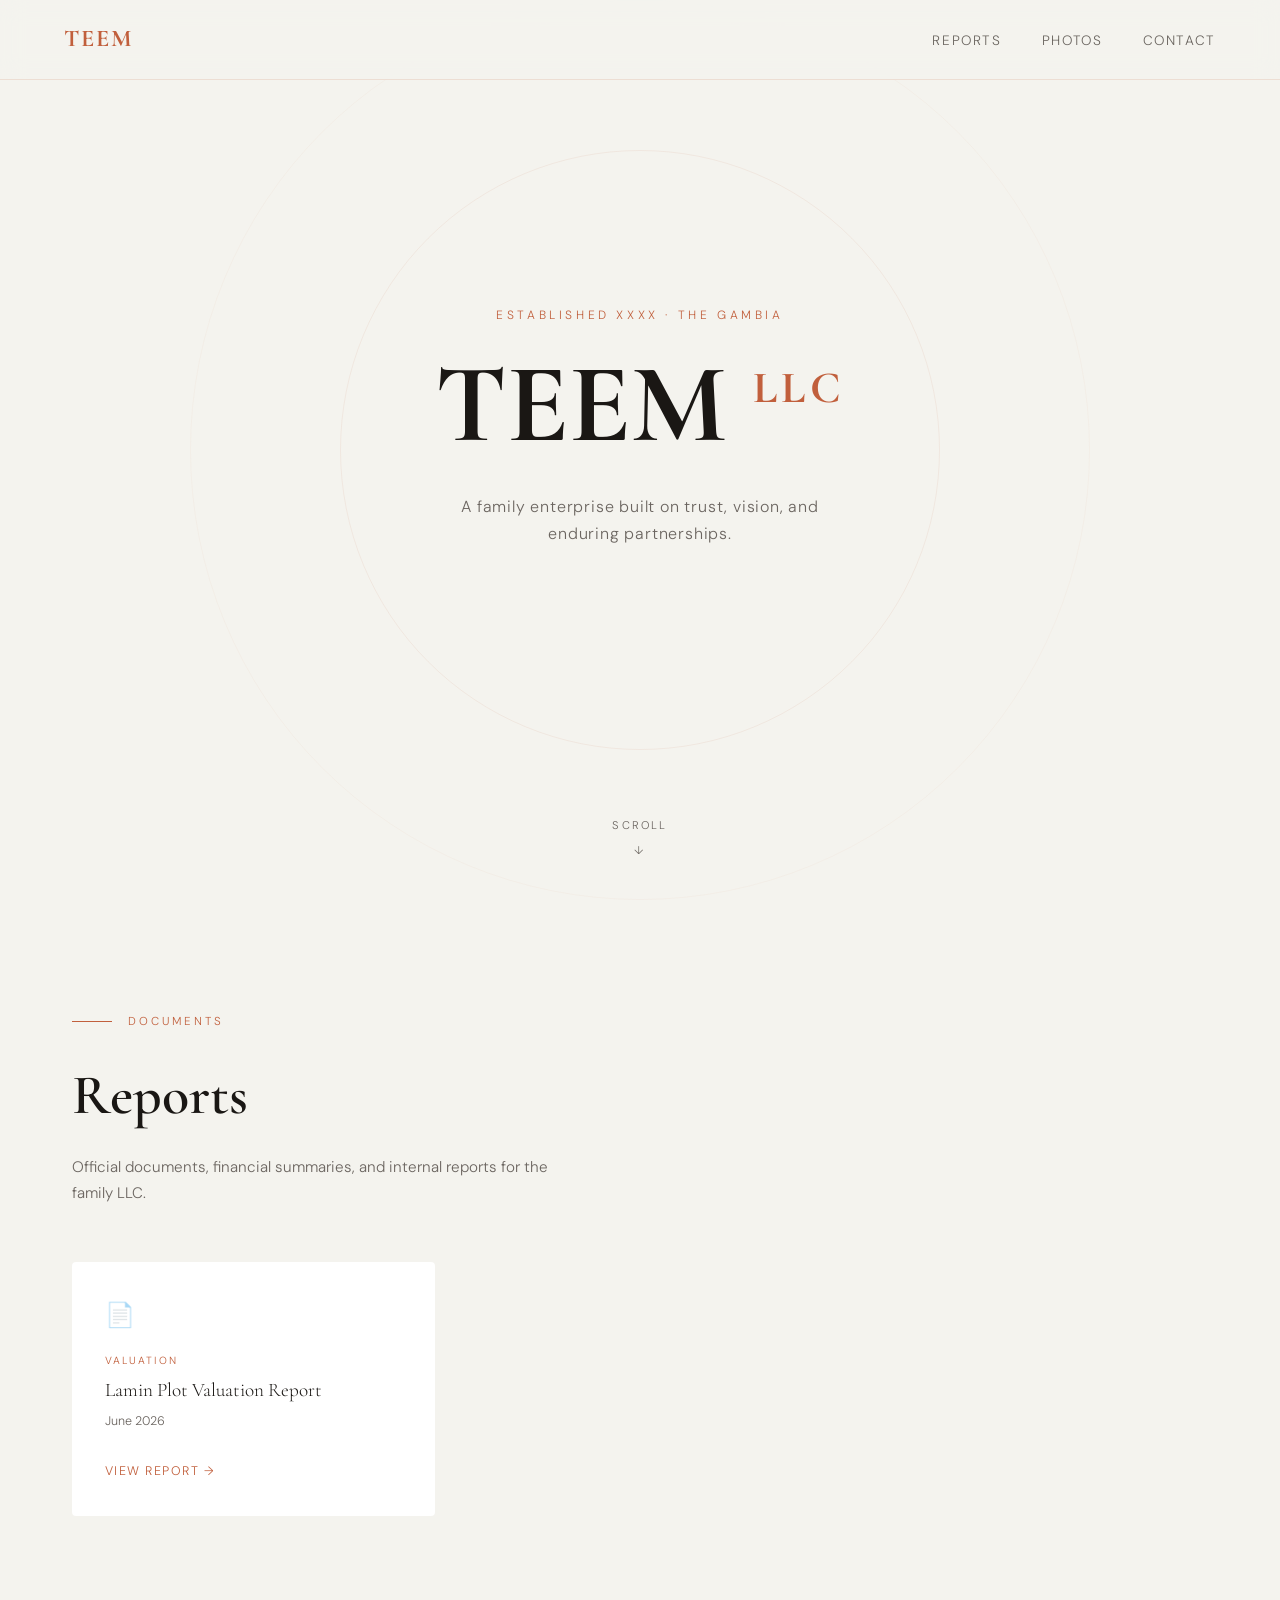
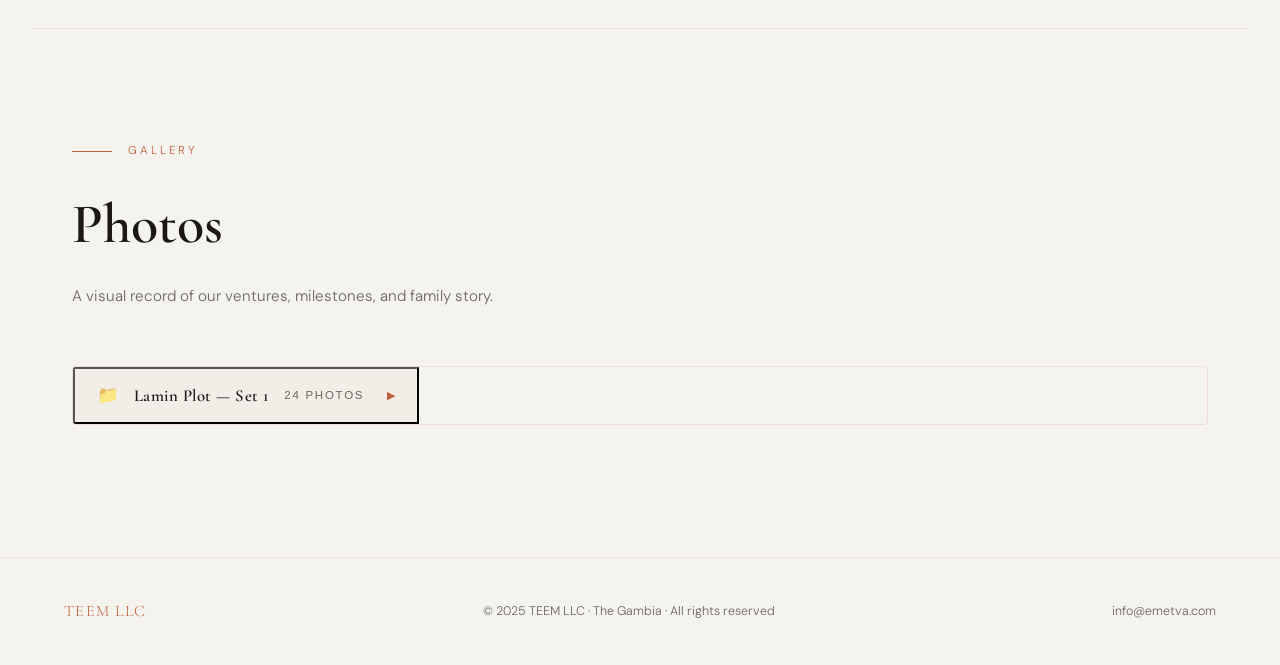
==== index.html @ ee9b7697 "Update title tag in index.html Removed image from title tag in index.html." ====
<!DOCTYPE html>
<html lang="en">
<head>
  <meta charset="UTF-8" />
  <meta name="viewport" content="width=device-width, initial-scale=1.0"/>
  <title>TEEM LLC</title>

  <!-- ============================================================
       FONTS
       - "Cormorant Garamond" for headings: refined, elegant
       - "DM Sans" for body text: modern, readable
  ============================================================ -->
  <link href="https://fonts.googleapis.com/css2?family=Cormorant+Garamond:wght@400;600;700&family=DM+Sans:wght@300;400;500&display=swap" rel="stylesheet"/>

  <!-- ============================================================
       FAVICON
       Display TEEM Logo in the browser tab/search bar
  ============================================================ -->
  <link rel="icon" type="image/jpeg" href="TEEM Logo.jpg">

  <!-- ============================================================
       STYLESHEET
       All visual styling lives in teem-llc.css
       Keep this file as pure structure (HTML only)
  ============================================================ -->
  <link rel="stylesheet" href="teem-llc.css"/>
  <!-- Modular lightbox styles (kept separate for easier maintenance) -->
  <link rel="stylesheet" href="teem-llc-lightbox.css"/>
</head>
<body>

  <!-- ============================================================
       NAVIGATION BAR
       Fixed top bar — links scroll to each section on the page.
       Add more <li> items here as the site grows.
  ============================================================ -->
  <nav>
    <a href="#hero" class="nav-logo">TEEM</a>
    <ul class="nav-links">
      <li><a href="#reports">Reports</a></li>
      <li><a href="#photos">Photos</a></li>
      <li><a href="mailto:info@emetva.com">Contact</a></li>
    </ul>
  </nav>


  <!-- ============================================================
       HERO SECTION
       The first thing visitors see — company name and intro.
       Edit the tagline text here to change what it says.
  ============================================================ -->
  <section id="hero">
    <p class="hero-eyebrow">Established XXXX · The Gambia</p>
    <h1 class="hero-title">TEEM <span>LLC</span></h1>
    <p class="hero-tagline">A family enterprise built on trust, vision, and enduring partnerships.</p>
    <div class="hero-cta">
     
    <!-- Animated arrow telling the user to scroll down -->
    <div class="scroll-hint">
      <span>Scroll</span>
      <span>↓</span>
    </div>
  </section>


  <!-- ============================================================
       REPORTS SECTION
       Each .report-card block = one document entry.
       To add a report: copy any .report-card div and paste it
       inside .reports-grid. Update the title, date, category,
       and change href="#" to your actual file path.
  ============================================================ -->
  <section id="reports">
    <div class="section">

      <div class="section-label"><span>Documents</span></div>
      <h2 class="section-title">Reports</h2>
      <p class="section-desc">Official documents, financial summaries, and internal reports for the family LLC.</p>

      <!-- REPORTS GRID — add or remove .report-card blocks as needed -->
      <div class="reports-grid">

        <!-- REPORT CARD 1 -->
        <div class="report-card">
          <div class="report-icon">📄</div>
          <div class="report-category">Valuation</div>
          <div class="report-title">Lamin Plot Valuation Report</div>
          <div class="report-date">June 2026</div>
          <a href="Report for Lamin.pdf" class="report-link" target="_blank" rel="noopener noreferrer">View Report →</a>
        </div>

       
      </div><!-- end .reports-grid -->
    </div>
  </section>

  <!-- Thin gold line separating the two sections -->
  <hr class="section-divider"/>


  <!-- ============================================================
       PHOTOS SECTION
       Each .photo-tile block = one image slot.
       To add a real photo: replace the <div class="photo-tile-inner">
       placeholder with an actual <img> tag like:
         <img src="photos/your-photo.jpg" alt="Description"
              style="width:100%;height:100%;object-fit:cover;">
       Update the <span class="photo-label"> text to caption it.
  ============================================================ -->
  <section id="photos">
    <div class="section">

      <div class="section-label"><span>Gallery</span></div>
      <h2 class="section-title">Photos</h2>
      <p class="section-desc">A visual record of our ventures, milestones, and family story.</p>

      <!-- ============================================================
           FOLDER GROUPS
           Each .folder-group = one collapsible folder of photos.
           Click the header to open/close. Add more folders by
           copying a .folder-group block and updating the name,
           count, and photo tiles inside.
      ============================================================ -->

      <!-- FOLDER 1 — images 1–24 -->
      <div class="folder-group" id="folder1">
        <button class="folder-header" aria-expanded="false" aria-controls="folder1-body" onclick="toggleFolder(this, 'folder1-body')">
          <span class="folder-icon">📁</span>
          <span class="folder-name">Lamin Plot — Set 1</span>
          <span class="folder-count">0 photos</span>
          <span class="folder-arrow">▶</span>
        </button>
        <div class="folder-body" id="folder1-body">
          <div class="photos-grid">
            <div class="photo-tile" onclick="openLightbox(this)">
              <img src="image1.jpeg" alt="Lamin plot — image 1" loading="lazy" width="1200" height="800" style="width:100%;height:100%;object-fit:cover;">
              <div class="photo-overlay"><span class="photo-label">Lamin plot — image 1</span></div>
            </div>
            <div class="photo-tile" onclick="openLightbox(this)">
              <img src="image2.jpeg" alt="Lamin plot — image 2" loading="lazy" width="1200" height="800" style="width:100%;height:100%;object-fit:cover;">
              <div class="photo-overlay"><span class="photo-label">Lamin plot — image 2</span></div>
            </div>
            <div class="photo-tile" onclick="openLightbox(this)">
              <img src="image3.jpeg" alt="Lamin plot — image 3" loading="lazy" width="1200" height="800" style="width:100%;height:100%;object-fit:cover;">
              <div class="photo-overlay"><span class="photo-label">Lamin plot — image 3</span></div>
            </div>
            <div class="photo-tile" onclick="openLightbox(this)">
              <img src="image4.jpeg" alt="Lamin plot — image 4" loading="lazy" width="1200" height="800" style="width:100%;height:100%;object-fit:cover;">
              <div class="photo-overlay"><span class="photo-label">Lamin plot — image 4</span></div>
            </div>
            <div class="photo-tile" onclick="openLightbox(this)">
              <img src="image5.jpeg" alt="Lamin plot — image 5" loading="lazy" width="1200" height="800" style="width:100%;height:100%;object-fit:cover;">
              <div class="photo-overlay"><span class="photo-label">Lamin plot — image 5</span></div>
            </div>
            <div class="photo-tile" onclick="openLightbox(this)">
              <img src="image6.jpeg" alt="Lamin plot — image 6" loading="lazy" width="1200" height="800" style="width:100%;height:100%;object-fit:cover;">
              <div class="photo-overlay"><span class="photo-label">Lamin plot — image 6</span></div>
            </div>
            <div class="photo-tile" onclick="openLightbox(this)">
              <img src="image7.jpeg" alt="Lamin plot — image 7" loading="lazy" width="1200" height="800" style="width:100%;height:100%;object-fit:cover;">
              <div class="photo-overlay"><span class="photo-label">Lamin plot — image 7</span></div>
            </div>
            <div class="photo-tile" onclick="openLightbox(this)">
              <img src="image8.jpeg" alt="Lamin plot — image 8" loading="lazy" width="1200" height="800" style="width:100%;height:100%;object-fit:cover;">
              <div class="photo-overlay"><span class="photo-label">Lamin plot — image 8</span></div>
            </div>
             <div class="photo-tile" onclick="openLightbox(this)">
              <img src="image9.jpeg" alt="Lamin plot — image 9" loading="lazy" width="1200" height="800" style="width:100%;height:100%;object-fit:cover;">
              <div class="photo-overlay"><span class="photo-label">Lamin plot — image 9</span></div>
            </div>
            <div class="photo-tile" onclick="openLightbox(this)">
              <img src="image10.jpeg" alt="Lamin plot — image 10" loading="lazy" width="1200" height="800" style="width:100%;height:100%;object-fit:cover;">
              <div class="photo-overlay"><span class="photo-label">Lamin plot — image 10</span></div>
            </div>
            <div class="photo-tile" onclick="openLightbox(this)">
              <img src="image11.jpeg" alt="Lamin plot — image 11" loading="lazy" width="1200" height="800" style="width:100%;height:100%;object-fit:cover;">
              <div class="photo-overlay"><span class="photo-label">Lamin plot — image 11</span></div>
            </div>
            <div class="photo-tile" onclick="openLightbox(this)">
              <img src="image12.jpeg" alt="Lamin plot — image 12" loading="lazy" width="1200" height="800" style="width:100%;height:100%;object-fit:cover;">
              <div class="photo-overlay"><span class="photo-label">Lamin plot — image 12</span></div>
            </div>
            <div class="photo-tile" onclick="openLightbox(this)">
              <img src="image13.jpeg" alt="Lamin plot — image 13" loading="lazy" width="1200" height="800" style="width:100%;height:100%;object-fit:cover;">
              <div class="photo-overlay"><span class="photo-label">Lamin plot — image 13</span></div>
            </div>
            <div class="photo-tile" onclick="openLightbox(this)">
              <img src="image14.jpeg" alt="Lamin plot — image 14" loading="lazy" width="1200" height="800" style="width:100%;height:100%;object-fit:cover;">
              <div class="photo-overlay"><span class="photo-label">Lamin plot — image 14</span></div>
            </div>
            <div class="photo-tile" onclick="openLightbox(this)">
              <img src="image15.jpeg" alt="Lamin plot — image 15" loading="lazy" width="1200" height="800" style="width:100%;height:100%;object-fit:cover;">
              <div class="photo-overlay"><span class="photo-label">Lamin plot — image 15</span></div>
            </div>
            <div class="photo-tile" onclick="openLightbox(this)">
              <img src="image16.jpeg" alt="Lamin plot — image 16" loading="lazy" width="1200" height="800" style="width:100%;height:100%;object-fit:cover;">
              <div class="photo-overlay"><span class="photo-label">Lamin plot — image 16</span></div>
            </div>
             <div class="photo-tile" onclick="openLightbox(this)">
              <img src="image17.jpeg" alt="Lamin plot — image 17" loading="lazy" width="1200" height="800" style="width:100%;height:100%;object-fit:cover;">
              <div class="photo-overlay"><span class="photo-label">Lamin plot — image 17</span></div>
            </div>
            <div class="photo-tile" onclick="openLightbox(this)">
              <img src="image18.jpeg" alt="Lamin plot — image 18" loading="lazy" width="1200" height="800" style="width:100%;height:100%;object-fit:cover;">
              <div class="photo-overlay"><span class="photo-label">Lamin plot — image 18</span></div>
            </div>
            <div class="photo-tile" onclick="openLightbox(this)">
              <img src="image19.jpeg" alt="Lamin plot — image 19" loading="lazy" width="1200" height="800" style="width:100%;height:100%;object-fit:cover;">
              <div class="photo-overlay"><span class="photo-label">Lamin plot — image 19</span></div>
            </div>
            <div class="photo-tile" onclick="openLightbox(this)">
              <img src="image20.jpeg" alt="Lamin plot — image 20" loading="lazy" width="1200" height="800" style="width:100%;height:100%;object-fit:cover;">
              <div class="photo-overlay"><span class="photo-label">Lamin plot — image 20</span></div>
            </div>
            <div class="photo-tile" onclick="openLightbox(this)">
              <img src="image21.jpeg" alt="Lamin plot — image 21" loading="lazy" width="1200" height="800" style="width:100%;height:100%;object-fit:cover;">
              <div class="photo-overlay"><span class="photo-label">Lamin plot — image 21</span></div>
            </div>
            <div class="photo-tile" onclick="openLightbox(this)">
              <img src="image22.jpeg" alt="Lamin plot — image 22" loading="lazy" width="1200" height="800" style="width:100%;height:100%;object-fit:cover;">
              <div class="photo-overlay"><span class="photo-label">Lamin plot — image 22</span></div>
            </div>
            <div class="photo-tile" onclick="openLightbox(this)">
              <img src="image23.jpeg" alt="Lamin plot — image 23" loading="lazy" width="1200" height="800" style="width:100%;height:100%;object-fit:cover;">
              <div class="photo-overlay"><span class="photo-label">Lamin plot — image 23</span></div>
            </div>
            <div class="photo-tile" onclick="openLightbox(this)">
              <img src="image24.jpeg" alt="Lamin plot — image 24" loading="lazy" width="1200" height="800" style="width:100%;height:100%;object-fit:cover;">
              <div class="photo-overlay"><span class="photo-label">Lamin plot — image 24</span></div>
            </div>
          </div>
        </div>
      </div><!-- end folder1 -->  

    </div>
  </section>


  <!-- ============================================================
       FOOTER
       Update the year, company name, and email as needed.
  ============================================================ -->
  <footer>
    <div class="footer-brand">TEEM LLC</div>
    <div>© 2025 TEEM LLC · The Gambia · All rights reserved</div>
    <div>info@emetva.com</div>
  </footer>

  <!-- ============================================================
     LIGHTBOX OVERLAY
     Hidden by default. Clicking a photo tile triggers it.
     Click outside the image or the X button to close it.
============================================================ -->
<div id="lightbox" aria-hidden="true">
  <button id="lightbox-prev" class="lightbox-nav" aria-label="Previous image">‹</button>
  <button id="lightbox-next" class="lightbox-nav" aria-label="Next image">›</button>
  <button id="lightbox-close" aria-label="Close image">✕</button>
  <img id="lightbox-img" src="" alt=""/>
</div>

<!-- ============================================================
     GALLERY & LIGHTBOX SCRIPT
     - accessible folder toggles
     - dynamic photo counts
     - lightbox open/close with focus management
     - prev/next navigation and keyboard support
============================================================ -->
<script>
(function(){
  // small utility
  function $(sel, ctx){ return (ctx||document).querySelector(sel); }
  function $all(sel, ctx){ return Array.from((ctx||document).querySelectorAll(sel)); }

  // Make folder headers keyboard accessible and dynamic counts
  function initFolders(){
    $all('.folder-group').forEach(function(group){
      var header = group.querySelector('.folder-header');
      var body = group.querySelector('.folder-body');
      var countEl = header.querySelector('.folder-count');
      var tiles = group.querySelectorAll('.photo-tile');
      // set count
      if(countEl) countEl.textContent = tiles.length + (tiles.length === 1 ? ' photo' : ' photos');

      // ensure aria-controls and ids exist
      if(body && !body.id){ body.id = group.id + '-body'; header.setAttribute('aria-controls', body.id); }

      // keyboard handling for button is automatic since it's a button element
      header.addEventListener('click', function(e){
        var expanded = header.getAttribute('aria-expanded') === 'true';
        header.setAttribute('aria-expanded', String(!expanded));
        group.classList.toggle('open');
      });

      header.addEventListener('keydown', function(e){
        if(e.key === 'Enter' || e.key === ' '){ e.preventDefault(); header.click(); }
      });
    });
  }

  // Build gallery image list in DOM order
  var galleryImages = [];
  function rebuildImageList(){
    galleryImages = $all('.photos-grid img').map(function(img){ return { src: img.getAttribute('src'), alt: img.getAttribute('alt') || '' }; });
  }

  var currentIndex = -1;
  var lastTrigger = null;

  // Show current image
  function showImage(){
    var imgEl = $('#lightbox-img');
    if(currentIndex < 0 || currentIndex >= galleryImages.length) return;
    imgEl.src = galleryImages[currentIndex].src;
    imgEl.alt = galleryImages[currentIndex].alt || '';
  }

  // Open lightbox with the clicked photo-tile element
  window.openLightbox = function(tileEl){
    if(!tileEl) return;
    rebuildImageList();
    lastTrigger = tileEl;
    var img = tileEl.querySelector('img');
    var src = img ? img.getAttribute('src') : null;
    currentIndex = galleryImages.findIndex(function(i){ return i.src === src || (src && i.src && i.src.endsWith(src)); });
    if(currentIndex === -1) currentIndex = 0;

    showImage();
    var lb = $('#lightbox');
    lb.classList.add('active');
    lb.setAttribute('aria-hidden','false');
    // focus the close button for keyboard users
    $('#lightbox-close').focus();
    // prevent background scrolling when open
    document.documentElement.style.overflow = 'hidden';
  };

  window.closeLightbox = function(){
    var lb = $('#lightbox');
    lb.classList.remove('active');
    lb.setAttribute('aria-hidden','true');
    $('#lightbox-img').src = '';
    document.documentElement.style.overflow = '';
    // return focus to the thumbnail that opened it
    if(lastTrigger && typeof lastTrigger.focus === 'function'){
      lastTrigger.focus();
    }
    lastTrigger = null;
  };

  window.prevImage = function(){
    if(galleryImages.length === 0) return;
    currentIndex = (currentIndex - 1 + galleryImages.length) % galleryImages.length;
    showImage();
  };
  window.nextImage = function(){
    if(galleryImages.length === 0) return;
    currentIndex = (currentIndex + 1) % galleryImages.length;
    showImage();
  };

  // click handlers for lightbox UI
  document.addEventListener('click', function(e){
    var lb = $('#lightbox');
    if(!lb) return;
    if(e.target === lb) { closeLightbox(); }
  });
  $('#lightbox-close').addEventListener('click', function(e){ e.stopPropagation(); closeLightbox(); });
  $('#lightbox-prev').addEventListener('click', function(e){ e.stopPropagation(); prevImage(); });
  $('#lightbox-next').addEventListener('click', function(e){ e.stopPropagation(); nextImage(); });
  $('#lightbox-img').addEventListener('click', function(e){ e.stopPropagation(); });

  // keyboard navigation
  document.addEventListener('keydown', function(e){
    var lb = $('#lightbox');
    if(!lb || !lb.classList.contains('active')) return;
    if(e.key === 'Escape') { closeLightbox(); }
    if(e.key === 'ArrowLeft') { prevImage(); }
    if(e.key === 'ArrowRight') { nextImage(); }
  });

  // initialize on DOM ready
  document.addEventListener('DOMContentLoaded', function(){
    initFolders();
    rebuildImageList();
    // make photo tiles focusable for keyboard users
    $all('.photo-tile').forEach(function(tile){ tile.setAttribute('tabindex','0'); tile.addEventListener('keydown', function(e){ if(e.key === 'Enter' || e.key === ' ') { e.preventDefault(); openLightbox(tile); } }); });
  });
})();
</script>

</body>
</html>
---- teem-llc.css ----
/* ============================================================
   CSS VARIABLES — change colors/fonts here to retheme the
   whole site in one place
============================================================ */
:root {
  --terracotta:       #c15f3c;
  --terracotta-light: #d4846a;
  --warm-black:       #1a1714;
  --warm-dark:        #242019;
  --warm-surface:     #2e2a24;
  --pampas:           #f4f3ee;
  --cloudy:           #b1ada1;
  --font-head:  'Cormorant Garamond', serif;
  --font-body:  'DM Sans', sans-serif;
}

@media (prefers-color-scheme: light) {
  :root {
    --warm-black:   #f4f3ee;
    --warm-dark:    #faf9f6;
    --warm-surface: #ffffff;
    --pampas:       #1a1714;
    --cloudy:       #6b6560;
  }
}

/* ============================================================
   RESET & BASE
============================================================ */
*, *::before, *::after { box-sizing: border-box; margin: 0; padding: 0; }

html { scroll-behavior: smooth; }

body {
  background: var(--warm-black);
  color: var(--pampas);
  font-family: var(--font-body);
  font-weight: 300;
  line-height: 1.7;
}

/* ============================================================
   NAVIGATION BAR
   - Fixed at top, links scroll to each section
============================================================ */
nav {
  position: fixed;
  top: 0; left: 0; right: 0;
  z-index: 100;
  display: flex;
  justify-content: space-between;
  align-items: center;
  padding: 1.2rem 4rem;
  background: rgba(from var(--warm-black) r g b / 0.92);
  backdrop-filter: blur(12px);
  border-bottom: 1px solid rgba(193,95,60,0.15);
}

/* Logo text in the nav */
.nav-logo {
  font-family: var(--font-head);
  font-size: 1.5rem;
  font-weight: 700;
  color: var(--terracotta);
  letter-spacing: 0.08em;
  text-decoration: none;
}

/* Nav links — scroll to #reports or #photos */
.nav-links {
  display: flex;
  gap: 2.5rem;
  list-style: none;
}

.nav-links a {
  color: var(--cloudy);
  text-decoration: none;
  font-size: 0.85rem;
  letter-spacing: 0.12em;
  text-transform: uppercase;
  transition: color 0.2s;
}

.nav-links a:hover { color: var(--terracotta); }


/* ============================================================
   HERO SECTION
   - Full-screen welcome area at the top of the page
============================================================ */
#hero {
  min-height: 100vh;
  display: flex;
  flex-direction: column;
  justify-content: center;
  align-items: center;
  text-align: center;
  padding: 2rem;
  position: relative;
  overflow: hidden;
}

/* Decorative background rings behind the hero text */
#hero::before {
  content: '';
  position: absolute;
  width: 600px; height: 600px;
  border-radius: 50%;
  border: 1px solid rgba(193,95,60,0.08);
  top: 50%; left: 50%;
  transform: translate(-50%, -50%);
}
#hero::after {
  content: '';
  position: absolute;
  width: 900px; height: 900px;
  border-radius: 50%;
  border: 1px solid rgba(193,95,60,0.04);
  top: 50%; left: 50%;
  transform: translate(-50%, -50%);
}

/* Small label above the company name */
.hero-eyebrow {
  font-size: 0.75rem;
  letter-spacing: 0.3em;
  text-transform: uppercase;
  color: var(--terracotta);
  margin-bottom: 1.5rem;
}

/* Main company name */
.hero-title {
  font-family: var(--font-head);
  font-size: clamp(3.5rem, 10vw, 7rem);
  font-weight: 700;
  line-height: 1;
  color: var(--pampas);
  margin-bottom: 0.5rem;
}

/* "LLC" badge next to the title */
.hero-title span {
  color: var(--terracotta);
  font-size: 0.4em;
  vertical-align: super;
  letter-spacing: 0.1em;
}

/* Tagline below the title */
.hero-tagline {
  color: var(--cloudy);
  font-size: 1rem;
  letter-spacing: 0.05em;
  margin-top: 1.5rem;
  max-width: 420px;
}

/* Two "scroll to" buttons in the hero */
.hero-cta {
  display: flex;
  gap: 1rem;
  margin-top: 3rem;
  flex-wrap: wrap;
  justify-content: center;
}

.btn {
  padding: 0.8rem 2rem;
  border-radius: 2px;
  font-family: var(--font-body);
  font-size: 0.8rem;
  letter-spacing: 0.15em;
  text-transform: uppercase;
  text-decoration: none;
  transition: all 0.25s;
  cursor: pointer;
}

/* Solid terracotta button */
.btn-primary {
  background: var(--terracotta);
  color: var(--pampas);
  border: none;
}
.btn-primary:hover { background: var(--terracotta-light); }

/* Outline button */
.btn-secondary {
  background: transparent;
  color: var(--terracotta);
  border: 1px solid var(--terracotta);
}
.btn-secondary:hover {
  background: rgba(193,95,60,0.08);
}

/* Scroll hint arrow at the bottom of the hero */
.scroll-hint {
  position: absolute;
  bottom: 2.5rem;
  left: 50%;
  transform: translateX(-50%);
  display: flex;
  flex-direction: column;
  align-items: center;
  gap: 0.4rem;
  color: var(--cloudy);
  font-size: 0.7rem;
  letter-spacing: 0.2em;
  text-transform: uppercase;
  animation: bounce 2s infinite;
}

@keyframes bounce {
  0%, 100% { transform: translateX(-50%) translateY(0); }
  50%       { transform: translateX(-50%) translateY(6px); }
}


/* ============================================================
   SECTION WRAPPER — shared styles for Reports & Photos
============================================================ */
.section {
  padding: 7rem 2rem;
  max-width: 1200px;
  margin: 0 auto;
}

/* Terracotta bar + section label above each heading */
.section-label {
  display: flex;
  align-items: center;
  gap: 1rem;
  margin-bottom: 1rem;
}

.section-label::before {
  content: '';
  display: block;
  width: 2.5rem;
  height: 1px;
  background: var(--terracotta);
}

.section-label span {
  font-size: 0.72rem;
  letter-spacing: 0.25em;
  text-transform: uppercase;
  color: var(--terracotta);
}

/* Main heading for each section */
.section-title {
  font-family: var(--font-head);
  font-size: clamp(2rem, 5vw, 3.5rem);
  font-weight: 600;
  color: var(--pampas);
  margin-bottom: 0.75rem;
}

/* Subtext under each section heading */
.section-desc {
  color: var(--cloudy);
  max-width: 500px;
  font-size: 0.95rem;
  margin-bottom: 3.5rem;
}

/* Divider line between sections */
.section-divider {
  border: none;
  border-top: 1px solid rgba(193,95,60,0.1);
  margin: 0 2rem;
}


/* ============================================================
   REPORTS SECTION  (#reports)
   - Grid of report cards, each with a title, date, and link
============================================================ */
#reports { scroll-margin-top: 80px; }

/* Grid layout for report cards */
.reports-grid {
  display: grid;
  grid-template-columns: repeat(auto-fill, minmax(280px, 1fr));
  gap: 1.5rem;
}

/* Individual report card */
.report-card {
  background: var(--warm-surface);
  border: 1px solid rgba(255,255,255,0.05);
  border-radius: 4px;
  padding: 2rem;
  transition: border-color 0.25s, transform 0.25s;
  position: relative;
  overflow: hidden;
}

/* Terracotta accent line that slides in on hover */
.report-card::before {
  content: '';
  position: absolute;
  top: 0; left: 0;
  width: 0; height: 2px;
  background: var(--terracotta);
  transition: width 0.3s;
}
.report-card:hover::before { width: 100%; }
.report-card:hover {
  border-color: rgba(193,95,60,0.2);
  transform: translateY(-3px);
}

/* Document icon at the top of each card */
.report-icon {
  font-size: 1.5rem;
  margin-bottom: 1rem;
  opacity: 0.6;
}

/* Report card category badge */
.report-category {
  font-size: 0.65rem;
  letter-spacing: 0.2em;
  text-transform: uppercase;
  color: var(--terracotta);
  margin-bottom: 0.5rem;
}

/* Report title */
.report-title {
  font-family: var(--font-head);
  font-size: 1.2rem;
  color: var(--pampas);
  margin-bottom: 0.5rem;
  line-height: 1.3;
}

/* Report date */
.report-date {
  font-size: 0.78rem;
  color: var(--cloudy);
  margin-bottom: 1.5rem;
}

/* Download/view link inside the card */
.report-link {
  font-size: 0.78rem;
  letter-spacing: 0.12em;
  text-transform: uppercase;
  color: var(--terracotta);
  text-decoration: none;
  display: inline-flex;
  align-items: center;
  gap: 0.4rem;
  transition: gap 0.2s;
}
.report-link:hover { gap: 0.7rem; }


/* ============================================================
   PHOTOS SECTION  (#photos)
   - Masonry-style grid of placeholder photo tiles
============================================================ */
#photos { scroll-margin-top: 80px; }

/* Masonry-style photo grid */
.photos-grid {
  display: grid;
  grid-template-columns: repeat(3, 1fr);
  grid-auto-rows: 200px;
  gap: 1rem;
}

/* Individual photo tile */
.photo-tile {
  background: var(--warm-surface);
  border-radius: 4px;
  overflow: hidden;
  position: relative;
  cursor: pointer;
}

/* Make some tiles taller for visual variety */
.photo-tile:nth-child(1) { grid-row: span 2; }
.photo-tile:nth-child(4) { grid-row: span 2; }

/* Placeholder gradient inside each tile (replace with real <img> tags) */
.photo-tile-inner {
  width: 100%; height: 100%;
  display: flex;
  align-items: center;
  justify-content: center;
  flex-direction: column;
  gap: 0.5rem;
  color: var(--cloudy);
  font-size: 0.75rem;
  letter-spacing: 0.1em;
  text-transform: uppercase;
  background: linear-gradient(135deg, var(--warm-surface) 0%, #3a3028 100%);
  transition: transform 0.3s;
}

.photo-tile:hover .photo-tile-inner { transform: scale(1.03); }

/* Overlay that appears on hover with the photo label */
.photo-overlay {
  position: absolute;
  inset: 0;
  background: rgba(from var(--warm-black) r g b / 0.6);
  display: flex;
  align-items: flex-end;
  padding: 1rem;
  opacity: 0;
  transition: opacity 0.3s;
}
.photo-tile:hover .photo-overlay { opacity: 1; }

.photo-label {
  font-size: 0.8rem;
  color: var(--terracotta-light);
  letter-spacing: 0.05em;
}

/* Upload button below the photo grid */
.upload-area {
  margin-top: 2rem;
  border: 1px dashed rgba(193,95,60,0.3);
  border-radius: 4px;
  padding: 2.5rem;
  text-align: center;
  color: var(--cloudy);
  font-size: 0.85rem;
  cursor: pointer;
  transition: border-color 0.25s, background 0.25s;
}
.upload-area:hover {
  border-color: var(--terracotta);
  background: rgba(193,95,60,0.03);
}
.upload-icon { font-size: 1.8rem; margin-bottom: 0.5rem; opacity: 0.5; }


/* ============================================================
   FOOTER
   - Simple closing strip at the bottom of the page
============================================================ */
footer {
  border-top: 1px solid rgba(193,95,60,0.1);
  padding: 2.5rem 4rem;
  display: flex;
  justify-content: space-between;
  align-items: center;
  color: var(--cloudy);
  font-size: 0.78rem;
  flex-wrap: wrap;
  gap: 1rem;
}

.footer-brand {
  font-family: var(--font-head);
  font-size: 1rem;
  color: var(--terracotta);
  letter-spacing: 0.08em;
}


/* ============================================================
   RESPONSIVE — adjustments for smaller screens
============================================================ */
@media (max-width: 768px) {
  nav { padding: 1rem 1.5rem; }
  .nav-links { gap: 1.2rem; }
  .section { padding: 5rem 1.5rem; }
  .photos-grid {
    grid-template-columns: repeat(2, 1fr);
    grid-auto-rows: 160px;
  }
  footer { padding: 2rem 1.5rem; flex-direction: column; text-align: center; }
}

@media (max-width: 480px) {
  .photos-grid {
    grid-template-columns: 1fr;
    grid-auto-rows: 180px;
  }
  .photo-tile:nth-child(1),
  .photo-tile:nth-child(4) { grid-row: span 1; }
}

/* ============================================================
   FOLDER GROUPS — collapsible photo folders in the gallery
============================================================ */

/* Outer container for each folder */
.folder-group {
  border: 1px solid rgba(193,95,60,0.15);
  border-radius: 4px;
  margin-bottom: 1.25rem;
  overflow: hidden;
}

/* Clickable header row */
.folder-header {
  display: flex;
  align-items: center;
  gap: 0.9rem;
  padding: 1rem 1.4rem;
  cursor: pointer;
  background: rgba(193,95,60,0.04);
  user-select: none;
  transition: background 0.2s;
}

.folder-header:hover {
  background: rgba(193,95,60,0.09);
}

/* Folder emoji icon */
.folder-icon {
  font-size: 1.1rem;
  opacity: 0.8;
}

/* Folder name text */
.folder-name {
  font-family: var(--font-head);
  font-size: 1.05rem;
  font-weight: 600;
  color: var(--pampas);
  letter-spacing: 0.03em;
  flex: 1;
}

/* Photo count badge on the right */
.folder-count {
  font-size: 0.72rem;
  letter-spacing: 0.15em;
  text-transform: uppercase;
  color: var(--cloudy);
}

/* Arrow that rotates when folder opens */
.folder-arrow {
  font-size: 0.7rem;
  color: var(--terracotta);
  transition: transform 0.25s ease;
  margin-left: 0.5rem;
}

.folder-group.open .folder-arrow {
  transform: rotate(90deg);
}

/* Body is hidden by default, shown when .open is added */
.folder-body {
  display: none;
  padding: 1.25rem;
  border-top: 1px solid rgba(193,95,60,0.08);
}

.folder-group.open .folder-body {
  display: block;
}

/* ============================================================
   LIGHTBOX — full-screen image overlay
   Hidden by default, shown when a photo tile is clicked
============================================================ */
#lightbox {
  display: none;
  position: fixed;
  inset: 0;
  z-index: 999;
  background: rgba(10,8,6,0.92);
  justify-content: center;
  align-items: center;
  cursor: zoom-out;
}

/* When active, switch display to flex so it centers the image */
#lightbox.active {
  display: flex;
}

/* The full-size image inside the lightbox */
#lightbox-img {
  max-width: 90vw;
  max-height: 90vh;
  object-fit: contain;
  border-radius: 4px;
  box-shadow: 0 25px 80px rgba(0,0,0,0.8);
  cursor: default;
}

/* X close button in the top right corner */
#lightbox-close {
  position: fixed;
  top: 1.5rem;
  right: 1.5rem;
  background: rgba(193,95,60,0.15);
  border: 1px solid rgba(193,95,60,0.3);
  color: var(--pampas);
  font-size: 1.2rem;
  width: 2.5rem;
  height: 2.5rem;
  border-radius: 50%;
  cursor: pointer;
  display: flex;
  align-items: center;
  justify-content: center;
  transition: background 0.2s;
  z-index: 1000;
}
#lightbox-close:hover { background: rgba(193,95,60,0.3); }

/* Lightbox navigation buttons (prev/next) */
.lightbox-nav {
  position: fixed;
  top: 50%;
  transform: translateY(-50%);
  background: rgba(193,95,60,0.06);
  color: var(--pampas);
  border: 1px solid rgba(193,95,60,0.12);
  width: 3.2rem;
  height: 3.2rem;
  border-radius: 50%;
  display: flex;
  align-items: center;
  justify-content: center;
  font-size: 1.6rem;
  cursor: pointer;
  z-index: 1000;
  transition: background 0.15s, transform 0.12s;
  user-select: none;
}
#lightbox-prev { left: 1rem; }
#lightbox-next { right: 1rem; }

.lightbox-nav:hover { background: rgba(193,95,60,0.18); transform: translateY(-50%) scale(1.05); }
.lightbox-nav:focus { outline: 2px solid var(--terracotta); outline-offset: 2px; }

@media (max-width: 480px) {
  .lightbox-nav { display: none; } /* hide side buttons on small screens; rely on swipe/arrow keys */
  #lightbox-img { max-width: 100%; max-height: 80vh; }
}
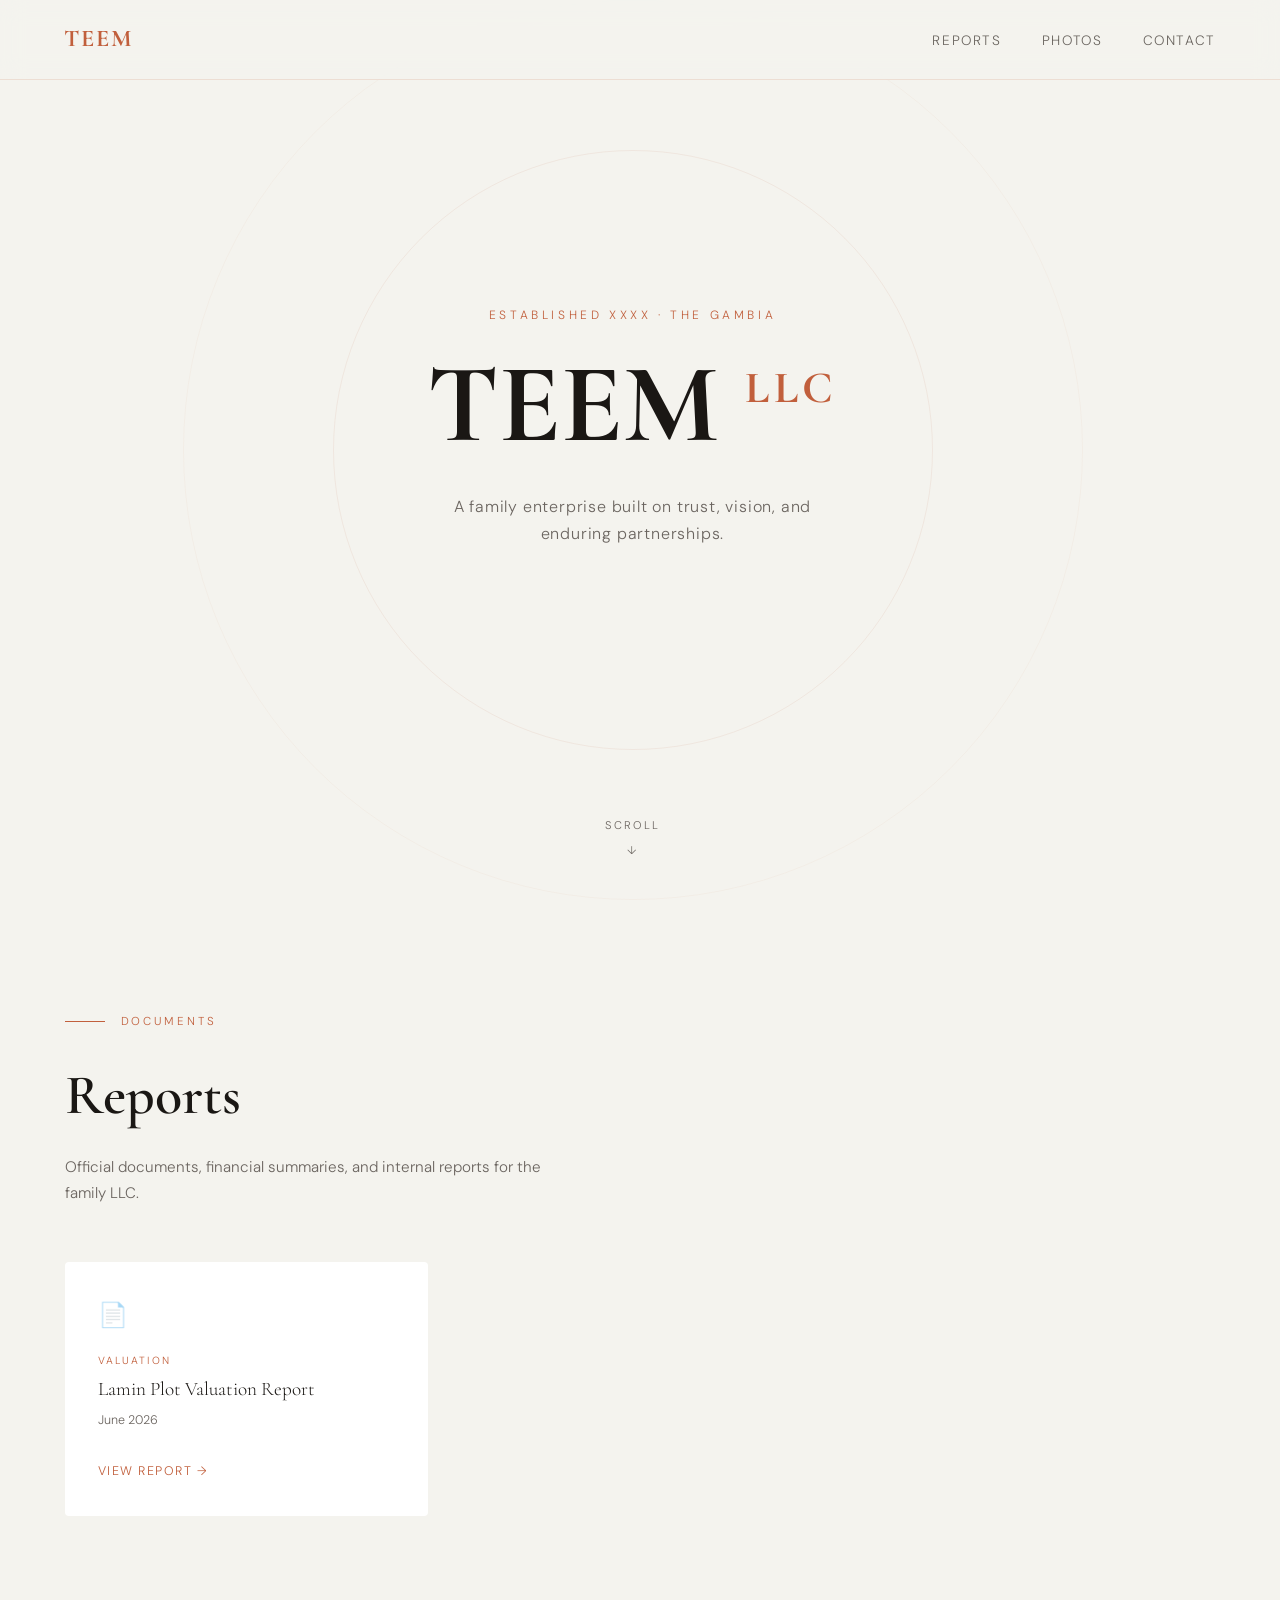
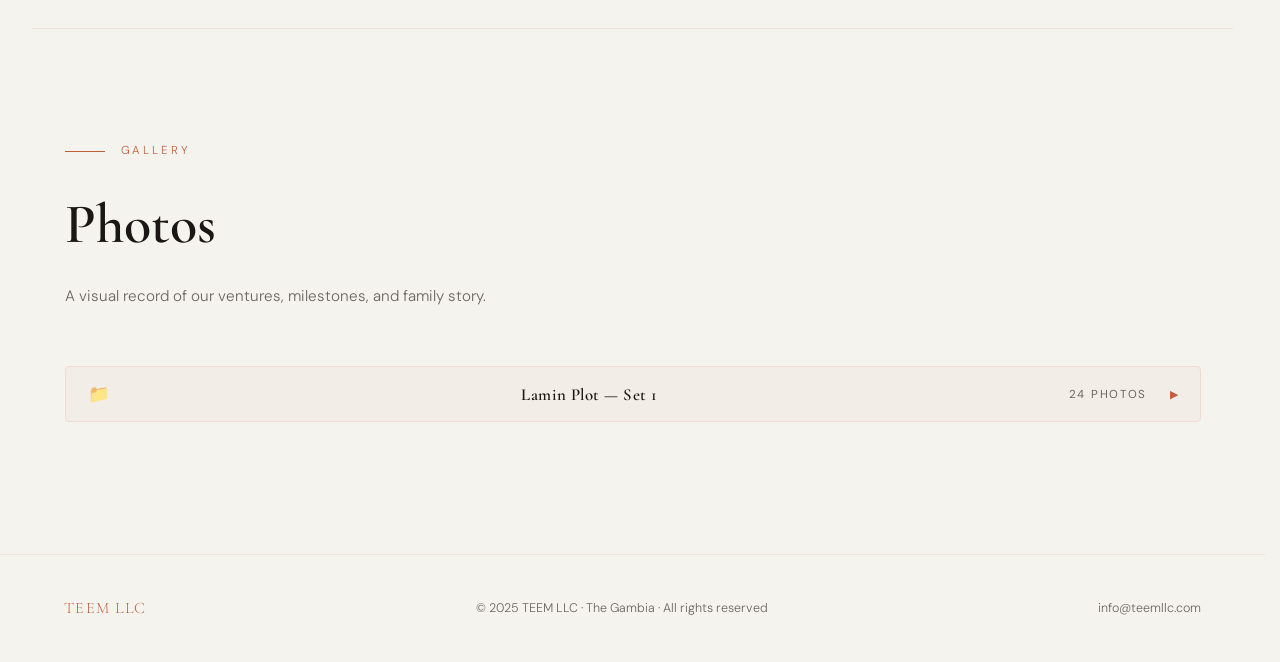
==== commit 070f4390: "Update index.html" ====
--- a/index.html
+++ b/index.html
@@ -16,7 +16,7 @@
        FAVICON
        Display TEEM Logo in the browser tab/search bar
   ============================================================ -->
-  <link rel="icon" type="image/jpeg" href="TEEM Logo.jpg">
+  <link rel="icon" type="image/png" href="TEEM Logo.png">
 
   <!-- ============================================================
        STYLESHEET
@@ -243,7 +243,7 @@
   <footer>
     <div class="footer-brand">TEEM LLC</div>
     <div>© 2025 TEEM LLC · The Gambia · All rights reserved</div>
-    <div>info@emetva.com</div>
+    <div>info@teemllc.com</div>
   </footer>
 
   <!-- ============================================================
--- a/teem-llc.css
+++ b/teem-llc.css
@@ -29,7 +29,11 @@
 ============================================================ */
 *, *::before, *::after { box-sizing: border-box; margin: 0; padding: 0; }
 
-html { scroll-behavior: smooth; }
+html {
+  scroll-behavior: smooth;
+  scroll-padding-top: 80px;
+  scrollbar-gutter: stable;
+}
 
 body {
   background: var(--warm-black);
@@ -37,6 +41,9 @@
   font-family: var(--font-body);
   font-weight: 300;
   line-height: 1.7;
+  backface-visibility: hidden;
+  -webkit-font-smoothing: antialiased;
+  -moz-osx-font-smoothing: grayscale;
 }
 
 /* ============================================================
@@ -64,6 +71,7 @@
   color: var(--terracotta);
   letter-spacing: 0.08em;
   text-decoration: none;
+  transition: color 0.3s cubic-bezier(0.4, 0, 0.2, 1);
 }
 
 /* Nav links — scroll to #reports or #photos */
@@ -79,7 +87,7 @@
   font-size: 0.85rem;
   letter-spacing: 0.12em;
   text-transform: uppercase;
-  transition: color 0.2s;
+  transition: color 0.3s cubic-bezier(0.4, 0, 0.2, 1);
 }
 
 .nav-links a:hover { color: var(--terracotta); }
@@ -174,7 +182,7 @@
   letter-spacing: 0.15em;
   text-transform: uppercase;
   text-decoration: none;
-  transition: all 0.25s;
+  transition: all 0.3s cubic-bezier(0.4, 0, 0.2, 1);
   cursor: pointer;
 }
 
@@ -287,6 +295,7 @@
   display: grid;
   grid-template-columns: repeat(auto-fill, minmax(280px, 1fr));
   gap: 1.5rem;
+  contain: layout style paint;
 }
 
 /* Individual report card */
@@ -295,7 +304,7 @@
   border: 1px solid rgba(255,255,255,0.05);
   border-radius: 4px;
   padding: 2rem;
-  transition: border-color 0.25s, transform 0.25s;
+  transition: border-color 0.3s cubic-bezier(0.4, 0, 0.2, 1), transform 0.3s cubic-bezier(0.4, 0, 0.2, 1);
   position: relative;
   overflow: hidden;
 }
@@ -307,7 +316,7 @@
   top: 0; left: 0;
   width: 0; height: 2px;
   background: var(--terracotta);
-  transition: width 0.3s;
+  transition: width 0.3s cubic-bezier(0.4, 0, 0.2, 1);
 }
 .report-card:hover::before { width: 100%; }
 .report-card:hover {
@@ -357,7 +366,7 @@
   display: inline-flex;
   align-items: center;
   gap: 0.4rem;
-  transition: gap 0.2s;
+  transition: gap 0.3s cubic-bezier(0.4, 0, 0.2, 1);
 }
 .report-link:hover { gap: 0.7rem; }
 
@@ -374,6 +383,7 @@
   grid-template-columns: repeat(3, 1fr);
   grid-auto-rows: 200px;
   gap: 1rem;
+  contain: layout style paint;
 }
 
 /* Individual photo tile */
@@ -383,6 +393,7 @@
   overflow: hidden;
   position: relative;
   cursor: pointer;
+  transition: transform 0.3s cubic-bezier(0.4, 0, 0.2, 1);
 }
 
 /* Make some tiles taller for visual variety */
@@ -402,7 +413,7 @@
   letter-spacing: 0.1em;
   text-transform: uppercase;
   background: linear-gradient(135deg, var(--warm-surface) 0%, #3a3028 100%);
-  transition: transform 0.3s;
+  transition: transform 0.3s cubic-bezier(0.4, 0, 0.2, 1);
 }
 
 .photo-tile:hover .photo-tile-inner { transform: scale(1.03); }
@@ -416,7 +427,7 @@
   align-items: flex-end;
   padding: 1rem;
   opacity: 0;
-  transition: opacity 0.3s;
+  transition: opacity 0.3s cubic-bezier(0.4, 0, 0.2, 1);
 }
 .photo-tile:hover .photo-overlay { opacity: 1; }
 
@@ -436,7 +447,7 @@
   color: var(--cloudy);
   font-size: 0.85rem;
   cursor: pointer;
-  transition: border-color 0.25s, background 0.25s;
+  transition: border-color 0.3s cubic-bezier(0.4, 0, 0.2, 1), background 0.3s cubic-bezier(0.4, 0, 0.2, 1);
 }
 .upload-area:hover {
   border-color: var(--terracotta);
@@ -502,6 +513,7 @@
   border-radius: 4px;
   margin-bottom: 1.25rem;
   overflow: hidden;
+  contain: content;
 }
 
 /* Clickable header row */
@@ -513,7 +525,12 @@
   cursor: pointer;
   background: rgba(193,95,60,0.04);
   user-select: none;
-  transition: background 0.2s;
+  transition: background 0.3s cubic-bezier(0.4, 0, 0.2, 1);
+  border: none;
+  font-family: inherit;
+  font-size: inherit;
+  color: inherit;
+  width: 100%;
 }
 
 .folder-header:hover {
@@ -548,7 +565,7 @@
 .folder-arrow {
   font-size: 0.7rem;
   color: var(--terracotta);
-  transition: transform 0.25s ease;
+  transition: transform 0.25s cubic-bezier(0.4, 0, 0.2, 1);
   margin-left: 0.5rem;
 }
 
@@ -613,7 +630,7 @@
   display: flex;
   align-items: center;
   justify-content: center;
-  transition: background 0.2s;
+  transition: background 0.3s cubic-bezier(0.4, 0, 0.2, 1);
   z-index: 1000;
 }
 #lightbox-close:hover { background: rgba(193,95,60,0.3); }
@@ -635,7 +652,7 @@
   font-size: 1.6rem;
   cursor: pointer;
   z-index: 1000;
-  transition: background 0.15s, transform 0.12s;
+  transition: background 0.25s cubic-bezier(0.4, 0, 0.2, 1), transform 0.2s cubic-bezier(0.4, 0, 0.2, 1);
   user-select: none;
 }
 #lightbox-prev { left: 1rem; }
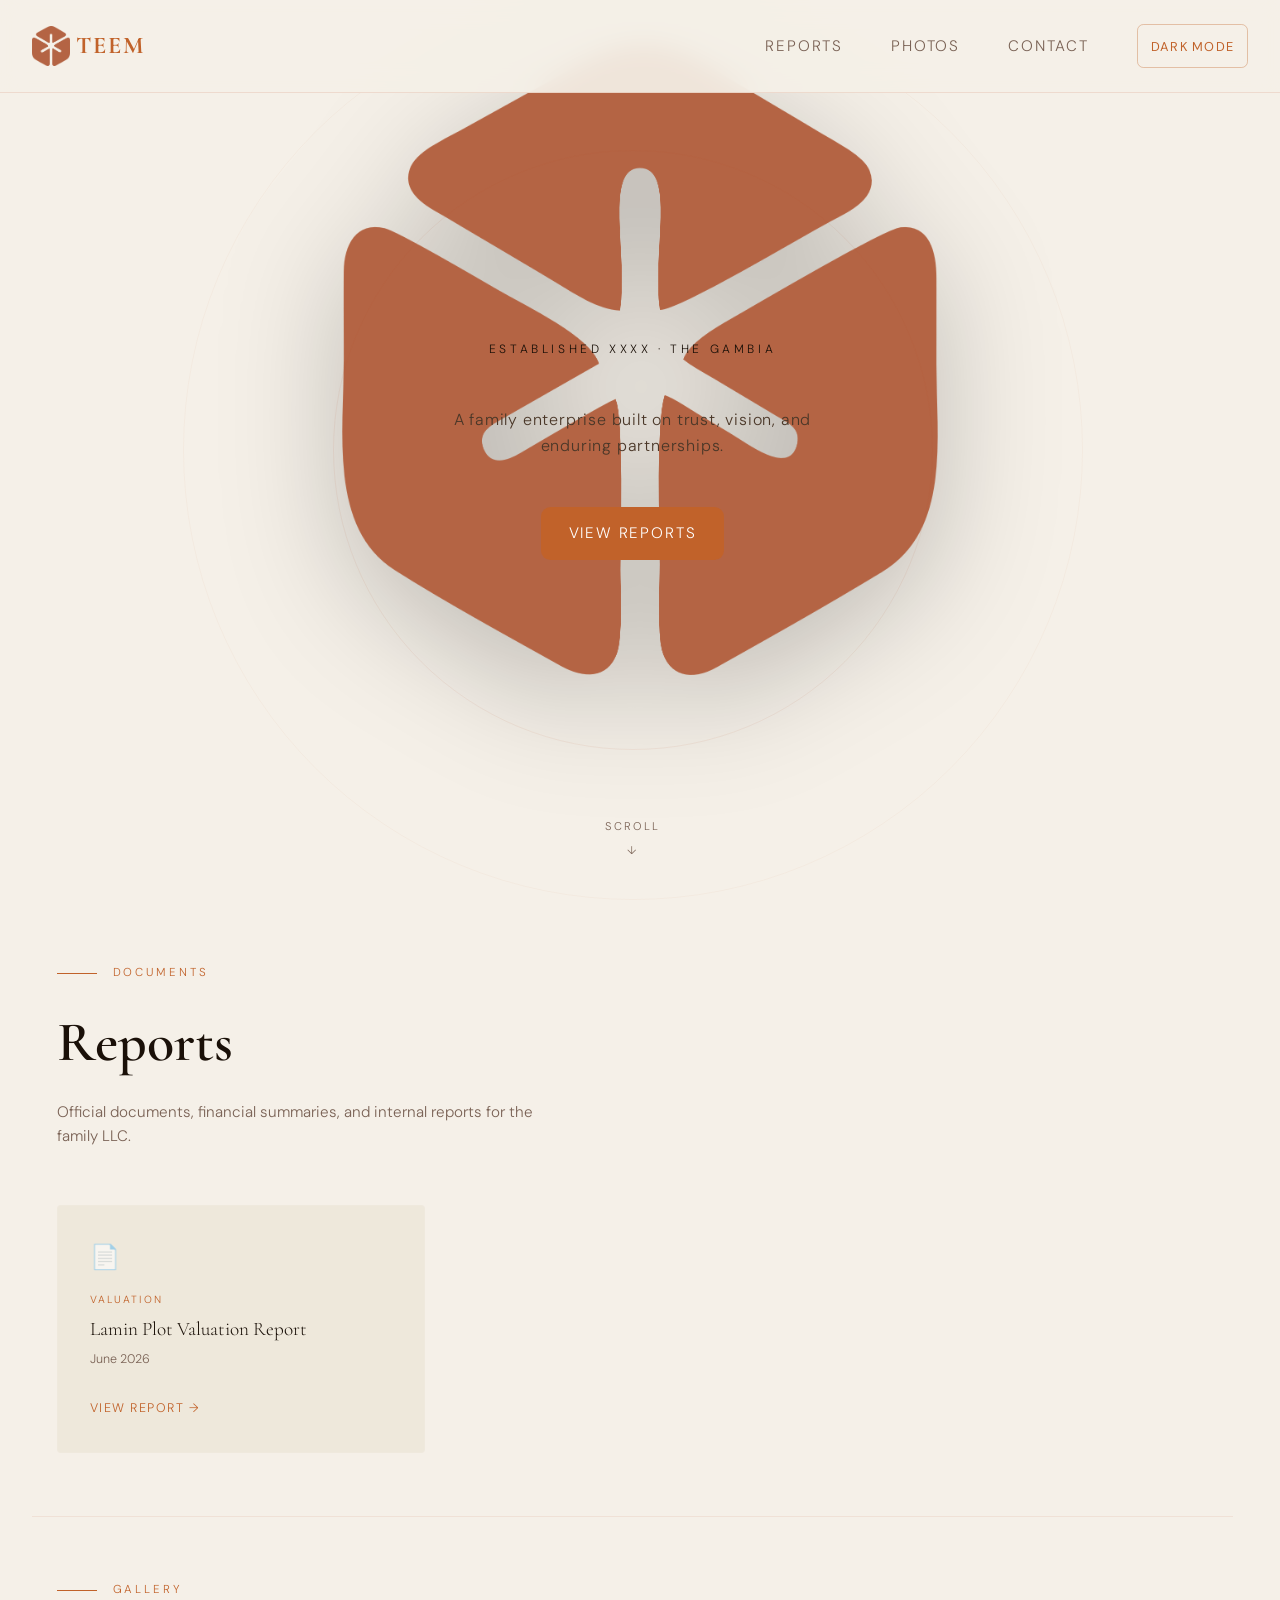
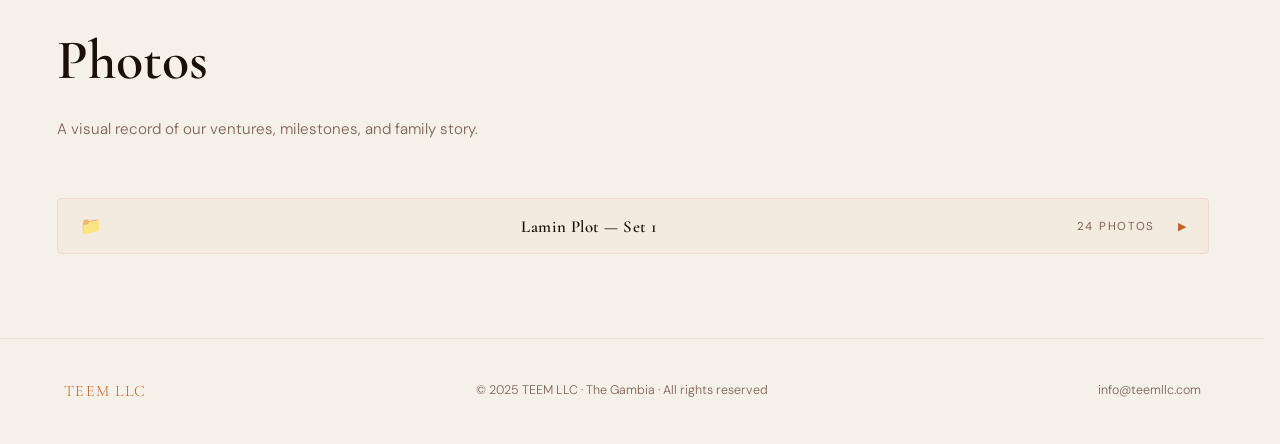
==== commit a38d5ec3: "Add files via upload" ====
--- a/index.html
+++ b/index.html
@@ -1,392 +1,278 @@
-<!DOCTYPE html>
-<html lang="en">
-<head>
-  <meta charset="UTF-8" />
-  <meta name="viewport" content="width=device-width, initial-scale=1.0"/>
-  <title>TEEM LLC</title>
-
-  <!-- ============================================================
-       FONTS
-       - "Cormorant Garamond" for headings: refined, elegant
-       - "DM Sans" for body text: modern, readable
-  ============================================================ -->
-  <link href="https://fonts.googleapis.com/css2?family=Cormorant+Garamond:wght@400;600;700&family=DM+Sans:wght@300;400;500&display=swap" rel="stylesheet"/>
-
-  <!-- ============================================================
-       FAVICON
-       Display TEEM Logo in the browser tab/search bar
-  ============================================================ -->
-  <link rel="icon" type="image/png" href="TEEM Logo.png">
-
-  <!-- ============================================================
-       STYLESHEET
-       All visual styling lives in teem-llc.css
-       Keep this file as pure structure (HTML only)
-  ============================================================ -->
-  <link rel="stylesheet" href="teem-llc.css"/>
-  <!-- Modular lightbox styles (kept separate for easier maintenance) -->
-  <link rel="stylesheet" href="teem-llc-lightbox.css"/>
-</head>
-<body>
-
-  <!-- ============================================================
-       NAVIGATION BAR
-       Fixed top bar — links scroll to each section on the page.
-       Add more <li> items here as the site grows.
-  ============================================================ -->
-  <nav>
-    <a href="#hero" class="nav-logo">TEEM</a>
-    <ul class="nav-links">
-      <li><a href="#reports">Reports</a></li>
-      <li><a href="#photos">Photos</a></li>
-      <li><a href="mailto:info@emetva.com">Contact</a></li>
-    </ul>
-  </nav>
-
-
-  <!-- ============================================================
-       HERO SECTION
-       The first thing visitors see — company name and intro.
-       Edit the tagline text here to change what it says.
-  ============================================================ -->
-  <section id="hero">
-    <p class="hero-eyebrow">Established XXXX · The Gambia</p>
-    <h1 class="hero-title">TEEM <span>LLC</span></h1>
-    <p class="hero-tagline">A family enterprise built on trust, vision, and enduring partnerships.</p>
-    <div class="hero-cta">
-     
-    <!-- Animated arrow telling the user to scroll down -->
-    <div class="scroll-hint">
-      <span>Scroll</span>
-      <span>↓</span>
-    </div>
-  </section>
-
-
-  <!-- ============================================================
-       REPORTS SECTION
-       Each .report-card block = one document entry.
-       To add a report: copy any .report-card div and paste it
-       inside .reports-grid. Update the title, date, category,
-       and change href="#" to your actual file path.
-  ============================================================ -->
-  <section id="reports">
-    <div class="section">
-
-      <div class="section-label"><span>Documents</span></div>
-      <h2 class="section-title">Reports</h2>
-      <p class="section-desc">Official documents, financial summaries, and internal reports for the family LLC.</p>
-
-      <!-- REPORTS GRID — add or remove .report-card blocks as needed -->
-      <div class="reports-grid">
-
-        <!-- REPORT CARD 1 -->
-        <div class="report-card">
-          <div class="report-icon">📄</div>
-          <div class="report-category">Valuation</div>
-          <div class="report-title">Lamin Plot Valuation Report</div>
-          <div class="report-date">June 2026</div>
-          <a href="Report for Lamin.pdf" class="report-link" target="_blank" rel="noopener noreferrer">View Report →</a>
-        </div>
-
-       
-      </div><!-- end .reports-grid -->
-    </div>
-  </section>
-
-  <!-- Thin gold line separating the two sections -->
-  <hr class="section-divider"/>
-
-
-  <!-- ============================================================
-       PHOTOS SECTION
-       Each .photo-tile block = one image slot.
-       To add a real photo: replace the <div class="photo-tile-inner">
-       placeholder with an actual <img> tag like:
-         <img src="photos/your-photo.jpg" alt="Description"
-              style="width:100%;height:100%;object-fit:cover;">
-       Update the <span class="photo-label"> text to caption it.
-  ============================================================ -->
-  <section id="photos">
-    <div class="section">
-
-      <div class="section-label"><span>Gallery</span></div>
-      <h2 class="section-title">Photos</h2>
-      <p class="section-desc">A visual record of our ventures, milestones, and family story.</p>
-
-      <!-- ============================================================
-           FOLDER GROUPS
-           Each .folder-group = one collapsible folder of photos.
-           Click the header to open/close. Add more folders by
-           copying a .folder-group block and updating the name,
-           count, and photo tiles inside.
-      ============================================================ -->
-
-      <!-- FOLDER 1 — images 1–24 -->
-      <div class="folder-group" id="folder1">
-        <button class="folder-header" aria-expanded="false" aria-controls="folder1-body" onclick="toggleFolder(this, 'folder1-body')">
-          <span class="folder-icon">📁</span>
-          <span class="folder-name">Lamin Plot — Set 1</span>
-          <span class="folder-count">0 photos</span>
-          <span class="folder-arrow">▶</span>
-        </button>
-        <div class="folder-body" id="folder1-body">
-          <div class="photos-grid">
-            <div class="photo-tile" onclick="openLightbox(this)">
-              <img src="image1.jpeg" alt="Lamin plot — image 1" loading="lazy" width="1200" height="800" style="width:100%;height:100%;object-fit:cover;">
-              <div class="photo-overlay"><span class="photo-label">Lamin plot — image 1</span></div>
-            </div>
-            <div class="photo-tile" onclick="openLightbox(this)">
-              <img src="image2.jpeg" alt="Lamin plot — image 2" loading="lazy" width="1200" height="800" style="width:100%;height:100%;object-fit:cover;">
-              <div class="photo-overlay"><span class="photo-label">Lamin plot — image 2</span></div>
-            </div>
-            <div class="photo-tile" onclick="openLightbox(this)">
-              <img src="image3.jpeg" alt="Lamin plot — image 3" loading="lazy" width="1200" height="800" style="width:100%;height:100%;object-fit:cover;">
-              <div class="photo-overlay"><span class="photo-label">Lamin plot — image 3</span></div>
-            </div>
-            <div class="photo-tile" onclick="openLightbox(this)">
-              <img src="image4.jpeg" alt="Lamin plot — image 4" loading="lazy" width="1200" height="800" style="width:100%;height:100%;object-fit:cover;">
-              <div class="photo-overlay"><span class="photo-label">Lamin plot — image 4</span></div>
-            </div>
-            <div class="photo-tile" onclick="openLightbox(this)">
-              <img src="image5.jpeg" alt="Lamin plot — image 5" loading="lazy" width="1200" height="800" style="width:100%;height:100%;object-fit:cover;">
-              <div class="photo-overlay"><span class="photo-label">Lamin plot — image 5</span></div>
-            </div>
-            <div class="photo-tile" onclick="openLightbox(this)">
-              <img src="image6.jpeg" alt="Lamin plot — image 6" loading="lazy" width="1200" height="800" style="width:100%;height:100%;object-fit:cover;">
-              <div class="photo-overlay"><span class="photo-label">Lamin plot — image 6</span></div>
-            </div>
-            <div class="photo-tile" onclick="openLightbox(this)">
-              <img src="image7.jpeg" alt="Lamin plot — image 7" loading="lazy" width="1200" height="800" style="width:100%;height:100%;object-fit:cover;">
-              <div class="photo-overlay"><span class="photo-label">Lamin plot — image 7</span></div>
-            </div>
-            <div class="photo-tile" onclick="openLightbox(this)">
-              <img src="image8.jpeg" alt="Lamin plot — image 8" loading="lazy" width="1200" height="800" style="width:100%;height:100%;object-fit:cover;">
-              <div class="photo-overlay"><span class="photo-label">Lamin plot — image 8</span></div>
-            </div>
-             <div class="photo-tile" onclick="openLightbox(this)">
-              <img src="image9.jpeg" alt="Lamin plot — image 9" loading="lazy" width="1200" height="800" style="width:100%;height:100%;object-fit:cover;">
-              <div class="photo-overlay"><span class="photo-label">Lamin plot — image 9</span></div>
-            </div>
-            <div class="photo-tile" onclick="openLightbox(this)">
-              <img src="image10.jpeg" alt="Lamin plot — image 10" loading="lazy" width="1200" height="800" style="width:100%;height:100%;object-fit:cover;">
-              <div class="photo-overlay"><span class="photo-label">Lamin plot — image 10</span></div>
-            </div>
-            <div class="photo-tile" onclick="openLightbox(this)">
-              <img src="image11.jpeg" alt="Lamin plot — image 11" loading="lazy" width="1200" height="800" style="width:100%;height:100%;object-fit:cover;">
-              <div class="photo-overlay"><span class="photo-label">Lamin plot — image 11</span></div>
-            </div>
-            <div class="photo-tile" onclick="openLightbox(this)">
-              <img src="image12.jpeg" alt="Lamin plot — image 12" loading="lazy" width="1200" height="800" style="width:100%;height:100%;object-fit:cover;">
-              <div class="photo-overlay"><span class="photo-label">Lamin plot — image 12</span></div>
-            </div>
-            <div class="photo-tile" onclick="openLightbox(this)">
-              <img src="image13.jpeg" alt="Lamin plot — image 13" loading="lazy" width="1200" height="800" style="width:100%;height:100%;object-fit:cover;">
-              <div class="photo-overlay"><span class="photo-label">Lamin plot — image 13</span></div>
-            </div>
-            <div class="photo-tile" onclick="openLightbox(this)">
-              <img src="image14.jpeg" alt="Lamin plot — image 14" loading="lazy" width="1200" height="800" style="width:100%;height:100%;object-fit:cover;">
-              <div class="photo-overlay"><span class="photo-label">Lamin plot — image 14</span></div>
-            </div>
-            <div class="photo-tile" onclick="openLightbox(this)">
-              <img src="image15.jpeg" alt="Lamin plot — image 15" loading="lazy" width="1200" height="800" style="width:100%;height:100%;object-fit:cover;">
-              <div class="photo-overlay"><span class="photo-label">Lamin plot — image 15</span></div>
-            </div>
-            <div class="photo-tile" onclick="openLightbox(this)">
-              <img src="image16.jpeg" alt="Lamin plot — image 16" loading="lazy" width="1200" height="800" style="width:100%;height:100%;object-fit:cover;">
-              <div class="photo-overlay"><span class="photo-label">Lamin plot — image 16</span></div>
-            </div>
-             <div class="photo-tile" onclick="openLightbox(this)">
-              <img src="image17.jpeg" alt="Lamin plot — image 17" loading="lazy" width="1200" height="800" style="width:100%;height:100%;object-fit:cover;">
-              <div class="photo-overlay"><span class="photo-label">Lamin plot — image 17</span></div>
-            </div>
-            <div class="photo-tile" onclick="openLightbox(this)">
-              <img src="image18.jpeg" alt="Lamin plot — image 18" loading="lazy" width="1200" height="800" style="width:100%;height:100%;object-fit:cover;">
-              <div class="photo-overlay"><span class="photo-label">Lamin plot — image 18</span></div>
-            </div>
-            <div class="photo-tile" onclick="openLightbox(this)">
-              <img src="image19.jpeg" alt="Lamin plot — image 19" loading="lazy" width="1200" height="800" style="width:100%;height:100%;object-fit:cover;">
-              <div class="photo-overlay"><span class="photo-label">Lamin plot — image 19</span></div>
-            </div>
-            <div class="photo-tile" onclick="openLightbox(this)">
-              <img src="image20.jpeg" alt="Lamin plot — image 20" loading="lazy" width="1200" height="800" style="width:100%;height:100%;object-fit:cover;">
-              <div class="photo-overlay"><span class="photo-label">Lamin plot — image 20</span></div>
-            </div>
-            <div class="photo-tile" onclick="openLightbox(this)">
-              <img src="image21.jpeg" alt="Lamin plot — image 21" loading="lazy" width="1200" height="800" style="width:100%;height:100%;object-fit:cover;">
-              <div class="photo-overlay"><span class="photo-label">Lamin plot — image 21</span></div>
-            </div>
-            <div class="photo-tile" onclick="openLightbox(this)">
-              <img src="image22.jpeg" alt="Lamin plot — image 22" loading="lazy" width="1200" height="800" style="width:100%;height:100%;object-fit:cover;">
-              <div class="photo-overlay"><span class="photo-label">Lamin plot — image 22</span></div>
-            </div>
-            <div class="photo-tile" onclick="openLightbox(this)">
-              <img src="image23.jpeg" alt="Lamin plot — image 23" loading="lazy" width="1200" height="800" style="width:100%;height:100%;object-fit:cover;">
-              <div class="photo-overlay"><span class="photo-label">Lamin plot — image 23</span></div>
-            </div>
-            <div class="photo-tile" onclick="openLightbox(this)">
-              <img src="image24.jpeg" alt="Lamin plot — image 24" loading="lazy" width="1200" height="800" style="width:100%;height:100%;object-fit:cover;">
-              <div class="photo-overlay"><span class="photo-label">Lamin plot — image 24</span></div>
-            </div>
-          </div>
-        </div>
-      </div><!-- end folder1 -->  
-
-    </div>
-  </section>
-
-
-  <!-- ============================================================
-       FOOTER
-       Update the year, company name, and email as needed.
-  ============================================================ -->
-  <footer>
-    <div class="footer-brand">TEEM LLC</div>
-    <div>© 2025 TEEM LLC · The Gambia · All rights reserved</div>
-    <div>info@teemllc.com</div>
-  </footer>
-
-  <!-- ============================================================
-     LIGHTBOX OVERLAY
-     Hidden by default. Clicking a photo tile triggers it.
-     Click outside the image or the X button to close it.
-============================================================ -->
-<div id="lightbox" aria-hidden="true">
-  <button id="lightbox-prev" class="lightbox-nav" aria-label="Previous image">‹</button>
-  <button id="lightbox-next" class="lightbox-nav" aria-label="Next image">›</button>
-  <button id="lightbox-close" aria-label="Close image">✕</button>
-  <img id="lightbox-img" src="" alt=""/>
-</div>
-
-<!-- ============================================================
-     GALLERY & LIGHTBOX SCRIPT
-     - accessible folder toggles
-     - dynamic photo counts
-     - lightbox open/close with focus management
-     - prev/next navigation and keyboard support
-============================================================ -->
-<script>
-(function(){
-  // small utility
-  function $(sel, ctx){ return (ctx||document).querySelector(sel); }
-  function $all(sel, ctx){ return Array.from((ctx||document).querySelectorAll(sel)); }
-
-  // Make folder headers keyboard accessible and dynamic counts
-  function initFolders(){
-    $all('.folder-group').forEach(function(group){
-      var header = group.querySelector('.folder-header');
-      var body = group.querySelector('.folder-body');
-      var countEl = header.querySelector('.folder-count');
-      var tiles = group.querySelectorAll('.photo-tile');
-      // set count
-      if(countEl) countEl.textContent = tiles.length + (tiles.length === 1 ? ' photo' : ' photos');
-
-      // ensure aria-controls and ids exist
-      if(body && !body.id){ body.id = group.id + '-body'; header.setAttribute('aria-controls', body.id); }
-
-      // keyboard handling for button is automatic since it's a button element
-      header.addEventListener('click', function(e){
-        var expanded = header.getAttribute('aria-expanded') === 'true';
-        header.setAttribute('aria-expanded', String(!expanded));
-        group.classList.toggle('open');
-      });
-
-      header.addEventListener('keydown', function(e){
-        if(e.key === 'Enter' || e.key === ' '){ e.preventDefault(); header.click(); }
-      });
-    });
-  }
-
-  // Build gallery image list in DOM order
-  var galleryImages = [];
-  function rebuildImageList(){
-    galleryImages = $all('.photos-grid img').map(function(img){ return { src: img.getAttribute('src'), alt: img.getAttribute('alt') || '' }; });
-  }
-
-  var currentIndex = -1;
-  var lastTrigger = null;
-
-  // Show current image
-  function showImage(){
-    var imgEl = $('#lightbox-img');
-    if(currentIndex < 0 || currentIndex >= galleryImages.length) return;
-    imgEl.src = galleryImages[currentIndex].src;
-    imgEl.alt = galleryImages[currentIndex].alt || '';
-  }
-
-  // Open lightbox with the clicked photo-tile element
-  window.openLightbox = function(tileEl){
-    if(!tileEl) return;
-    rebuildImageList();
-    lastTrigger = tileEl;
-    var img = tileEl.querySelector('img');
-    var src = img ? img.getAttribute('src') : null;
-    currentIndex = galleryImages.findIndex(function(i){ return i.src === src || (src && i.src && i.src.endsWith(src)); });
-    if(currentIndex === -1) currentIndex = 0;
-
-    showImage();
-    var lb = $('#lightbox');
-    lb.classList.add('active');
-    lb.setAttribute('aria-hidden','false');
-    // focus the close button for keyboard users
-    $('#lightbox-close').focus();
-    // prevent background scrolling when open
-    document.documentElement.style.overflow = 'hidden';
-  };
-
-  window.closeLightbox = function(){
-    var lb = $('#lightbox');
-    lb.classList.remove('active');
-    lb.setAttribute('aria-hidden','true');
-    $('#lightbox-img').src = '';
-    document.documentElement.style.overflow = '';
-    // return focus to the thumbnail that opened it
-    if(lastTrigger && typeof lastTrigger.focus === 'function'){
-      lastTrigger.focus();
-    }
-    lastTrigger = null;
-  };
-
-  window.prevImage = function(){
-    if(galleryImages.length === 0) return;
-    currentIndex = (currentIndex - 1 + galleryImages.length) % galleryImages.length;
-    showImage();
-  };
-  window.nextImage = function(){
-    if(galleryImages.length === 0) return;
-    currentIndex = (currentIndex + 1) % galleryImages.length;
-    showImage();
-  };
-
-  // click handlers for lightbox UI
-  document.addEventListener('click', function(e){
-    var lb = $('#lightbox');
-    if(!lb) return;
-    if(e.target === lb) { closeLightbox(); }
-  });
-  $('#lightbox-close').addEventListener('click', function(e){ e.stopPropagation(); closeLightbox(); });
-  $('#lightbox-prev').addEventListener('click', function(e){ e.stopPropagation(); prevImage(); });
-  $('#lightbox-next').addEventListener('click', function(e){ e.stopPropagation(); nextImage(); });
-  $('#lightbox-img').addEventListener('click', function(e){ e.stopPropagation(); });
-
-  // keyboard navigation
-  document.addEventListener('keydown', function(e){
-    var lb = $('#lightbox');
-    if(!lb || !lb.classList.contains('active')) return;
-    if(e.key === 'Escape') { closeLightbox(); }
-    if(e.key === 'ArrowLeft') { prevImage(); }
-    if(e.key === 'ArrowRight') { nextImage(); }
-  });
-
-  // initialize on DOM ready
-  document.addEventListener('DOMContentLoaded', function(){
-    initFolders();
-    rebuildImageList();
-    // make photo tiles focusable for keyboard users
-    $all('.photo-tile').forEach(function(tile){ tile.setAttribute('tabindex','0'); tile.addEventListener('keydown', function(e){ if(e.key === 'Enter' || e.key === ' ') { e.preventDefault(); openLightbox(tile); } }); });
-  });
-})();
-</script>
-
-</body>
-</html>
+<!DOCTYPE html>
+<html lang="en">
+<head>
+  <meta charset="UTF-8" />
+  <meta name="viewport" content="width=device-width, initial-scale=1.0"/>
+  <title>TEEM LLC | Trusted family enterprise in The Gambia</title>
+  <meta name="description" content="TEEM LLC is a family enterprise in The Gambia offering trusted reports, project galleries, and business services." />
+
+  <!-- ============================================================
+       FONTS
+       - "Cormorant Garamond" for headings: refined, elegant
+       - "DM Sans" for body text: modern, readable
+  ============================================================ -->
+  <link href="https://fonts.googleapis.com/css2?family=Cormorant+Garamond:wght@400;600;700&family=DM+Sans:wght@300;400;500&display=swap" rel="stylesheet"/>
+
+  <!-- ============================================================
+       FAVICON
+       Display TEEM Logo in the browser tab/search bar
+  ============================================================ -->
+  <link rel="icon" type="image/png" href="TEEM Logo.png">
+
+  <!-- ============================================================
+       STYLESHEET
+       All visual styling lives in teem-llc.css
+       Keep this file as pure structure (HTML only)
+  ============================================================ -->
+  <link rel="stylesheet" href="teem-llc.css"/>
+  <!-- Modular lightbox styles (kept separate for easier maintenance) -->
+  <link rel="stylesheet" href="teem-llc-lightbox.css"/>
+</head>
+<body>
+
+  <!-- ============================================================
+       NAVIGATION BAR
+       Fixed top bar — links scroll to each section on the page.
+       Add more <li> items here as the site grows.
+  ============================================================ -->
+  <nav class="site-nav">
+    <div class="nav-brand">
+      <img src="TEEM Logo.png" alt="TEEM LLC logo" class="nav-logo-image">
+      <a href="#hero" class="nav-logo">TEEM</a>
+    </div>
+    
+    <button class="nav-toggle" aria-expanded="false" aria-controls="primary-navigation" aria-label="Open navigation">☰</button>
+    <ul class="nav-links" id="primary-navigation">
+      <li><a href="#reports">Reports</a></li>
+      <li><a href="#photos">Photos</a></li>
+      <li><a href="mailto:info@emetva.com">Contact</a></li>
+      <li><button type="button" class="theme-toggle" id="theme-toggle" aria-pressed="false" aria-label="Switch to dark mode">Dark mode</button></li>
+    </ul>
+  </nav>
+
+  <main>
+
+  <!-- ============================================================
+       HERO SECTION
+       The first thing visitors see — company name and intro.
+       Edit the tagline text here to change what it says.
+  ============================================================ -->
+  <section id="hero">
+    <h1 class="sr-only">TEEM LLC — Family enterprise built on trust in The Gambia</h1>
+    <p class="hero-eyebrow">Established XXXX · The Gambia</p>
+    <div class="hero-title" id="heroLogoWrapper">
+      <img src="TEEM Logo.png" alt="TEEM LLC logo" class="hero-logo-image" id="heroLogo" width="1439" height="1522">
+    </div>
+    <p class="hero-tagline">A family enterprise built on trust, vision, and enduring partnerships.</p>
+    <div class="hero-cta">
+      <a href="#reports" class="btn btn-primary">View Reports</a>
+    </div>
+
+    <!-- Animated arrow telling the user to scroll down -->
+    <div class="scroll-hint">
+      <span>Scroll</span>
+      <span>↓</span>
+    </div>
+  </section>
+
+
+  <!-- ============================================================
+       REPORTS SECTION
+       Each .report-card block = one document entry.
+       To add a report: copy any .report-card div and paste it
+       inside .reports-grid. Update the title, date, category,
+       and change href="#" to your actual file path.
+  ============================================================ -->
+  <section id="reports">
+    <div class="section">
+
+      <div class="section-label"><span>Documents</span></div>
+      <h2 class="section-title">Reports</h2>
+      <p class="section-desc">Official documents, financial summaries, and internal reports for the family LLC.</p>
+
+      <!-- REPORTS GRID — add or remove .report-card blocks as needed -->
+      <div class="reports-grid">
+
+        <!-- REPORT CARD 1 -->
+        <div class="report-card">
+          <div class="report-icon">📄</div>
+          <div class="report-category">Valuation</div>
+          <div class="report-title">Lamin Plot Valuation Report</div>
+          <div class="report-date">June 2026</div>
+          <a href="Report for Lamin.pdf" class="report-link" target="_blank" rel="noopener noreferrer">View Report →</a>
+        </div>
+
+       
+      </div><!-- end .reports-grid -->
+    </div>
+  </section>
+
+  <!-- Thin gold line separating the two sections -->
+  <hr class="section-divider"/>
+
+
+  <!-- ============================================================
+       PHOTOS SECTION
+       Each .photo-tile block = one image slot.
+       To add a real photo: replace the <div class="photo-tile-inner">
+       placeholder with an actual <img> tag like:
+         <img src="photos/your-photo.jpg" alt="Description"
+              style="width:100%;height:100%;object-fit:cover;">
+       Update the <span class="photo-label"> text to caption it.
+  ============================================================ -->
+  <section id="photos">
+    <div class="section">
+
+      <div class="section-label"><span>Gallery</span></div>
+      <h2 class="section-title">Photos</h2>
+      <p class="section-desc">A visual record of our ventures, milestones, and family story.</p>
+
+      <!-- ============================================================
+           FOLDER GROUPS
+           Each .folder-group = one collapsible folder of photos.
+           Click the header to open/close. Add more folders by
+           copying a .folder-group block and updating the name,
+           count, and photo tiles inside.
+      ============================================================ -->
+
+      <!-- FOLDER 1 — images 1–24 -->
+      <div class="folder-group" id="folder1">
+        <button type="button" class="folder-header" aria-expanded="false" aria-controls="folder1-body">
+          <span class="folder-icon">📁</span>
+          <span class="folder-name">Lamin Plot — Set 1</span>
+          <span class="folder-count">0 photos</span>
+          <span class="folder-arrow">▶</span>
+        </button>
+        <div class="folder-body" id="folder1-body">
+          <div class="photos-grid">
+            <div class="photo-tile" onclick="openLightbox(this)">
+              <img src="image1.jpeg" alt="Lamin plot — image 1" loading="lazy" width="1200" height="800" style="width:100%;height:100%;object-fit:cover;">
+              <div class="photo-overlay"><span class="photo-label">Lamin plot — image 1</span></div>
+            </div>
+            <div class="photo-tile" onclick="openLightbox(this)">
+              <img src="image2.jpeg" alt="Lamin plot — image 2" loading="lazy" width="1200" height="800" style="width:100%;height:100%;object-fit:cover;">
+              <div class="photo-overlay"><span class="photo-label">Lamin plot — image 2</span></div>
+            </div>
+            <div class="photo-tile" onclick="openLightbox(this)">
+              <img src="image3.jpeg" alt="Lamin plot — image 3" loading="lazy" width="1200" height="800" style="width:100%;height:100%;object-fit:cover;">
+              <div class="photo-overlay"><span class="photo-label">Lamin plot — image 3</span></div>
+            </div>
+            <div class="photo-tile" onclick="openLightbox(this)">
+              <img src="image4.jpeg" alt="Lamin plot — image 4" loading="lazy" width="1200" height="800" style="width:100%;height:100%;object-fit:cover;">
+              <div class="photo-overlay"><span class="photo-label">Lamin plot — image 4</span></div>
+            </div>
+            <div class="photo-tile" onclick="openLightbox(this)">
+              <img src="image5.jpeg" alt="Lamin plot — image 5" loading="lazy" width="1200" height="800" style="width:100%;height:100%;object-fit:cover;">
+              <div class="photo-overlay"><span class="photo-label">Lamin plot — image 5</span></div>
+            </div>
+            <div class="photo-tile" onclick="openLightbox(this)">
+              <img src="image6.jpeg" alt="Lamin plot — image 6" loading="lazy" width="1200" height="800" style="width:100%;height:100%;object-fit:cover;">
+              <div class="photo-overlay"><span class="photo-label">Lamin plot — image 6</span></div>
+            </div>
+            <div class="photo-tile" onclick="openLightbox(this)">
+              <img src="image7.jpeg" alt="Lamin plot — image 7" loading="lazy" width="1200" height="800" style="width:100%;height:100%;object-fit:cover;">
+              <div class="photo-overlay"><span class="photo-label">Lamin plot — image 7</span></div>
+            </div>
+            <div class="photo-tile" onclick="openLightbox(this)">
+              <img src="image8.jpeg" alt="Lamin plot — image 8" loading="lazy" width="1200" height="800" style="width:100%;height:100%;object-fit:cover;">
+              <div class="photo-overlay"><span class="photo-label">Lamin plot — image 8</span></div>
+            </div>
+             <div class="photo-tile" onclick="openLightbox(this)">
+              <img src="image9.jpeg" alt="Lamin plot — image 9" loading="lazy" width="1200" height="800" style="width:100%;height:100%;object-fit:cover;">
+              <div class="photo-overlay"><span class="photo-label">Lamin plot — image 9</span></div>
+            </div>
+            <div class="photo-tile" onclick="openLightbox(this)">
+              <img src="image10.jpeg" alt="Lamin plot — image 10" loading="lazy" width="1200" height="800" style="width:100%;height:100%;object-fit:cover;">
+              <div class="photo-overlay"><span class="photo-label">Lamin plot — image 10</span></div>
+            </div>
+            <div class="photo-tile" onclick="openLightbox(this)">
+              <img src="image11.jpeg" alt="Lamin plot — image 11" loading="lazy" width="1200" height="800" style="width:100%;height:100%;object-fit:cover;">
+              <div class="photo-overlay"><span class="photo-label">Lamin plot — image 11</span></div>
+            </div>
+            <div class="photo-tile" onclick="openLightbox(this)">
+              <img src="image12.jpeg" alt="Lamin plot — image 12" loading="lazy" width="1200" height="800" style="width:100%;height:100%;object-fit:cover;">
+              <div class="photo-overlay"><span class="photo-label">Lamin plot — image 12</span></div>
+            </div>
+            <div class="photo-tile" onclick="openLightbox(this)">
+              <img src="image13.jpeg" alt="Lamin plot — image 13" loading="lazy" width="1200" height="800" style="width:100%;height:100%;object-fit:cover;">
+              <div class="photo-overlay"><span class="photo-label">Lamin plot — image 13</span></div>
+            </div>
+            <div class="photo-tile" onclick="openLightbox(this)">
+              <img src="image14.jpeg" alt="Lamin plot — image 14" loading="lazy" width="1200" height="800" style="width:100%;height:100%;object-fit:cover;">
+              <div class="photo-overlay"><span class="photo-label">Lamin plot — image 14</span></div>
+            </div>
+            <div class="photo-tile" onclick="openLightbox(this)">
+              <img src="image15.jpeg" alt="Lamin plot — image 15" loading="lazy" width="1200" height="800" style="width:100%;height:100%;object-fit:cover;">
+              <div class="photo-overlay"><span class="photo-label">Lamin plot — image 15</span></div>
+            </div>
+            <div class="photo-tile" onclick="openLightbox(this)">
+              <img src="image16.jpeg" alt="Lamin plot — image 16" loading="lazy" width="1200" height="800" style="width:100%;height:100%;object-fit:cover;">
+              <div class="photo-overlay"><span class="photo-label">Lamin plot — image 16</span></div>
+            </div>
+             <div class="photo-tile" onclick="openLightbox(this)">
+              <img src="image17.jpeg" alt="Lamin plot — image 17" loading="lazy" width="1200" height="800" style="width:100%;height:100%;object-fit:cover;">
+              <div class="photo-overlay"><span class="photo-label">Lamin plot — image 17</span></div>
+            </div>
+            <div class="photo-tile" onclick="openLightbox(this)">
+              <img src="image18.jpeg" alt="Lamin plot — image 18" loading="lazy" width="1200" height="800" style="width:100%;height:100%;object-fit:cover;">
+              <div class="photo-overlay"><span class="photo-label">Lamin plot — image 18</span></div>
+            </div>
+            <div class="photo-tile" onclick="openLightbox(this)">
+              <img src="image19.jpeg" alt="Lamin plot — image 19" loading="lazy" width="1200" height="800" style="width:100%;height:100%;object-fit:cover;">
+              <div class="photo-overlay"><span class="photo-label">Lamin plot — image 19</span></div>
+            </div>
+            <div class="photo-tile" onclick="openLightbox(this)">
+              <img src="image20.jpeg" alt="Lamin plot — image 20" loading="lazy" width="1200" height="800" style="width:100%;height:100%;object-fit:cover;">
+              <div class="photo-overlay"><span class="photo-label">Lamin plot — image 20</span></div>
+            </div>
+            <div class="photo-tile" onclick="openLightbox(this)">
+              <img src="image21.jpeg" alt="Lamin plot — image 21" loading="lazy" width="1200" height="800" style="width:100%;height:100%;object-fit:cover;">
+              <div class="photo-overlay"><span class="photo-label">Lamin plot — image 21</span></div>
+            </div>
+            <div class="photo-tile" onclick="openLightbox(this)">
+              <img src="image22.jpeg" alt="Lamin plot — image 22" loading="lazy" width="1200" height="800" style="width:100%;height:100%;object-fit:cover;">
+              <div class="photo-overlay"><span class="photo-label">Lamin plot — image 22</span></div>
+            </div>
+            <div class="photo-tile" onclick="openLightbox(this)">
+              <img src="image23.jpeg" alt="Lamin plot — image 23" loading="lazy" width="1200" height="800" style="width:100%;height:100%;object-fit:cover;">
+              <div class="photo-overlay"><span class="photo-label">Lamin plot — image 23</span></div>
+            </div>
+            <div class="photo-tile" onclick="openLightbox(this)">
+              <img src="image24.jpeg" alt="Lamin plot — image 24" loading="lazy" width="1200" height="800" style="width:100%;height:100%;object-fit:cover;">
+              <div class="photo-overlay"><span class="photo-label">Lamin plot — image 24</span></div>
+            </div>
+          </div>
+        </div>
+      </div><!-- end folder1 -->  
+
+    </div>
+  </section>
+
+
+  <!-- ============================================================
+       FOOTER
+       Update the year, company name, and email as needed.
+  ============================================================ -->
+  </main>
+
+  <footer>
+    <div class="footer-brand">TEEM LLC</div>
+    <div>© 2025 TEEM LLC · The Gambia · All rights reserved</div>
+    <div>info@teemllc.com</div>
+  </footer>
+
+  <!-- ============================================================
+     LIGHTBOX OVERLAY
+     Hidden by default. Clicking a photo tile triggers it.
+     Click outside the image or the X button to close it.
+============================================================ -->
+<div id="lightbox" aria-hidden="true">
+  <button id="lightbox-prev" class="lightbox-nav" aria-label="Previous image">‹</button>
+  <button id="lightbox-next" class="lightbox-nav" aria-label="Next image">›</button>
+  <button id="lightbox-close" aria-label="Close image">✕</button>
+  <img id="lightbox-img" src="" alt="Photo preview" width="1200" height="800" loading="lazy"/>
+</div>
+
+<script src="teem-llc.js" defer></script>
+</body>
+</html>
--- a/teem-llc.css
+++ b/teem-llc.css
@@ -1,667 +1,993 @@
-/* ============================================================
-   CSS VARIABLES — change colors/fonts here to retheme the
-   whole site in one place
-============================================================ */
-:root {
-  --terracotta:       #c15f3c;
-  --terracotta-light: #d4846a;
-  --warm-black:       #1a1714;
-  --warm-dark:        #242019;
-  --warm-surface:     #2e2a24;
-  --pampas:           #f4f3ee;
-  --cloudy:           #b1ada1;
-  --font-head:  'Cormorant Garamond', serif;
-  --font-body:  'DM Sans', sans-serif;
-}
-
-@media (prefers-color-scheme: light) {
-  :root {
-    --warm-black:   #f4f3ee;
-    --warm-dark:    #faf9f6;
-    --warm-surface: #ffffff;
-    --pampas:       #1a1714;
-    --cloudy:       #6b6560;
-  }
-}
-
-/* ============================================================
-   RESET & BASE
-============================================================ */
-*, *::before, *::after { box-sizing: border-box; margin: 0; padding: 0; }
-
-html {
-  scroll-behavior: smooth;
-  scroll-padding-top: 80px;
-  scrollbar-gutter: stable;
-}
-
-body {
-  background: var(--warm-black);
-  color: var(--pampas);
-  font-family: var(--font-body);
-  font-weight: 300;
-  line-height: 1.7;
-  backface-visibility: hidden;
-  -webkit-font-smoothing: antialiased;
-  -moz-osx-font-smoothing: grayscale;
-}
-
-/* ============================================================
-   NAVIGATION BAR
-   - Fixed at top, links scroll to each section
-============================================================ */
-nav {
-  position: fixed;
-  top: 0; left: 0; right: 0;
-  z-index: 100;
-  display: flex;
-  justify-content: space-between;
-  align-items: center;
-  padding: 1.2rem 4rem;
-  background: rgba(from var(--warm-black) r g b / 0.92);
-  backdrop-filter: blur(12px);
-  border-bottom: 1px solid rgba(193,95,60,0.15);
-}
-
-/* Logo text in the nav */
-.nav-logo {
-  font-family: var(--font-head);
-  font-size: 1.5rem;
-  font-weight: 700;
-  color: var(--terracotta);
-  letter-spacing: 0.08em;
-  text-decoration: none;
-  transition: color 0.3s cubic-bezier(0.4, 0, 0.2, 1);
-}
-
-/* Nav links — scroll to #reports or #photos */
-.nav-links {
-  display: flex;
-  gap: 2.5rem;
-  list-style: none;
-}
-
-.nav-links a {
-  color: var(--cloudy);
-  text-decoration: none;
-  font-size: 0.85rem;
-  letter-spacing: 0.12em;
-  text-transform: uppercase;
-  transition: color 0.3s cubic-bezier(0.4, 0, 0.2, 1);
-}
-
-.nav-links a:hover { color: var(--terracotta); }
-
-
-/* ============================================================
-   HERO SECTION
-   - Full-screen welcome area at the top of the page
-============================================================ */
-#hero {
-  min-height: 100vh;
-  display: flex;
-  flex-direction: column;
-  justify-content: center;
-  align-items: center;
-  text-align: center;
-  padding: 2rem;
-  position: relative;
-  overflow: hidden;
-}
-
-/* Decorative background rings behind the hero text */
-#hero::before {
-  content: '';
-  position: absolute;
-  width: 600px; height: 600px;
-  border-radius: 50%;
-  border: 1px solid rgba(193,95,60,0.08);
-  top: 50%; left: 50%;
-  transform: translate(-50%, -50%);
-}
-#hero::after {
-  content: '';
-  position: absolute;
-  width: 900px; height: 900px;
-  border-radius: 50%;
-  border: 1px solid rgba(193,95,60,0.04);
-  top: 50%; left: 50%;
-  transform: translate(-50%, -50%);
-}
-
-/* Small label above the company name */
-.hero-eyebrow {
-  font-size: 0.75rem;
-  letter-spacing: 0.3em;
-  text-transform: uppercase;
-  color: var(--terracotta);
-  margin-bottom: 1.5rem;
-}
-
-/* Main company name */
-.hero-title {
-  font-family: var(--font-head);
-  font-size: clamp(3.5rem, 10vw, 7rem);
-  font-weight: 700;
-  line-height: 1;
-  color: var(--pampas);
-  margin-bottom: 0.5rem;
-}
-
-/* "LLC" badge next to the title */
-.hero-title span {
-  color: var(--terracotta);
-  font-size: 0.4em;
-  vertical-align: super;
-  letter-spacing: 0.1em;
-}
-
-/* Tagline below the title */
-.hero-tagline {
-  color: var(--cloudy);
-  font-size: 1rem;
-  letter-spacing: 0.05em;
-  margin-top: 1.5rem;
-  max-width: 420px;
-}
-
-/* Two "scroll to" buttons in the hero */
-.hero-cta {
-  display: flex;
-  gap: 1rem;
-  margin-top: 3rem;
-  flex-wrap: wrap;
-  justify-content: center;
-}
-
-.btn {
-  padding: 0.8rem 2rem;
-  border-radius: 2px;
-  font-family: var(--font-body);
-  font-size: 0.8rem;
-  letter-spacing: 0.15em;
-  text-transform: uppercase;
-  text-decoration: none;
-  transition: all 0.3s cubic-bezier(0.4, 0, 0.2, 1);
-  cursor: pointer;
-}
-
-/* Solid terracotta button */
-.btn-primary {
-  background: var(--terracotta);
-  color: var(--pampas);
-  border: none;
-}
-.btn-primary:hover { background: var(--terracotta-light); }
-
-/* Outline button */
-.btn-secondary {
-  background: transparent;
-  color: var(--terracotta);
-  border: 1px solid var(--terracotta);
-}
-.btn-secondary:hover {
-  background: rgba(193,95,60,0.08);
-}
-
-/* Scroll hint arrow at the bottom of the hero */
-.scroll-hint {
-  position: absolute;
-  bottom: 2.5rem;
-  left: 50%;
-  transform: translateX(-50%);
-  display: flex;
-  flex-direction: column;
-  align-items: center;
-  gap: 0.4rem;
-  color: var(--cloudy);
-  font-size: 0.7rem;
-  letter-spacing: 0.2em;
-  text-transform: uppercase;
-  animation: bounce 2s infinite;
-}
-
-@keyframes bounce {
-  0%, 100% { transform: translateX(-50%) translateY(0); }
-  50%       { transform: translateX(-50%) translateY(6px); }
-}
-
-
-/* ============================================================
-   SECTION WRAPPER — shared styles for Reports & Photos
-============================================================ */
-.section {
-  padding: 7rem 2rem;
-  max-width: 1200px;
-  margin: 0 auto;
-}
-
-/* Terracotta bar + section label above each heading */
-.section-label {
-  display: flex;
-  align-items: center;
-  gap: 1rem;
-  margin-bottom: 1rem;
-}
-
-.section-label::before {
-  content: '';
-  display: block;
-  width: 2.5rem;
-  height: 1px;
-  background: var(--terracotta);
-}
-
-.section-label span {
-  font-size: 0.72rem;
-  letter-spacing: 0.25em;
-  text-transform: uppercase;
-  color: var(--terracotta);
-}
-
-/* Main heading for each section */
-.section-title {
-  font-family: var(--font-head);
-  font-size: clamp(2rem, 5vw, 3.5rem);
-  font-weight: 600;
-  color: var(--pampas);
-  margin-bottom: 0.75rem;
-}
-
-/* Subtext under each section heading */
-.section-desc {
-  color: var(--cloudy);
-  max-width: 500px;
-  font-size: 0.95rem;
-  margin-bottom: 3.5rem;
-}
-
-/* Divider line between sections */
-.section-divider {
-  border: none;
-  border-top: 1px solid rgba(193,95,60,0.1);
-  margin: 0 2rem;
-}
-
-
-/* ============================================================
-   REPORTS SECTION  (#reports)
-   - Grid of report cards, each with a title, date, and link
-============================================================ */
-#reports { scroll-margin-top: 80px; }
-
-/* Grid layout for report cards */
-.reports-grid {
-  display: grid;
-  grid-template-columns: repeat(auto-fill, minmax(280px, 1fr));
-  gap: 1.5rem;
-  contain: layout style paint;
-}
-
-/* Individual report card */
-.report-card {
-  background: var(--warm-surface);
-  border: 1px solid rgba(255,255,255,0.05);
-  border-radius: 4px;
-  padding: 2rem;
-  transition: border-color 0.3s cubic-bezier(0.4, 0, 0.2, 1), transform 0.3s cubic-bezier(0.4, 0, 0.2, 1);
-  position: relative;
-  overflow: hidden;
-}
-
-/* Terracotta accent line that slides in on hover */
-.report-card::before {
-  content: '';
-  position: absolute;
-  top: 0; left: 0;
-  width: 0; height: 2px;
-  background: var(--terracotta);
-  transition: width 0.3s cubic-bezier(0.4, 0, 0.2, 1);
-}
-.report-card:hover::before { width: 100%; }
-.report-card:hover {
-  border-color: rgba(193,95,60,0.2);
-  transform: translateY(-3px);
-}
-
-/* Document icon at the top of each card */
-.report-icon {
-  font-size: 1.5rem;
-  margin-bottom: 1rem;
-  opacity: 0.6;
-}
-
-/* Report card category badge */
-.report-category {
-  font-size: 0.65rem;
-  letter-spacing: 0.2em;
-  text-transform: uppercase;
-  color: var(--terracotta);
-  margin-bottom: 0.5rem;
-}
-
-/* Report title */
-.report-title {
-  font-family: var(--font-head);
-  font-size: 1.2rem;
-  color: var(--pampas);
-  margin-bottom: 0.5rem;
-  line-height: 1.3;
-}
-
-/* Report date */
-.report-date {
-  font-size: 0.78rem;
-  color: var(--cloudy);
-  margin-bottom: 1.5rem;
-}
-
-/* Download/view link inside the card */
-.report-link {
-  font-size: 0.78rem;
-  letter-spacing: 0.12em;
-  text-transform: uppercase;
-  color: var(--terracotta);
-  text-decoration: none;
-  display: inline-flex;
-  align-items: center;
-  gap: 0.4rem;
-  transition: gap 0.3s cubic-bezier(0.4, 0, 0.2, 1);
-}
-.report-link:hover { gap: 0.7rem; }
-
-
-/* ============================================================
-   PHOTOS SECTION  (#photos)
-   - Masonry-style grid of placeholder photo tiles
-============================================================ */
-#photos { scroll-margin-top: 80px; }
-
-/* Masonry-style photo grid */
-.photos-grid {
-  display: grid;
-  grid-template-columns: repeat(3, 1fr);
-  grid-auto-rows: 200px;
-  gap: 1rem;
-  contain: layout style paint;
-}
-
-/* Individual photo tile */
-.photo-tile {
-  background: var(--warm-surface);
-  border-radius: 4px;
-  overflow: hidden;
-  position: relative;
-  cursor: pointer;
-  transition: transform 0.3s cubic-bezier(0.4, 0, 0.2, 1);
-}
-
-/* Make some tiles taller for visual variety */
-.photo-tile:nth-child(1) { grid-row: span 2; }
-.photo-tile:nth-child(4) { grid-row: span 2; }
-
-/* Placeholder gradient inside each tile (replace with real <img> tags) */
-.photo-tile-inner {
-  width: 100%; height: 100%;
-  display: flex;
-  align-items: center;
-  justify-content: center;
-  flex-direction: column;
-  gap: 0.5rem;
-  color: var(--cloudy);
-  font-size: 0.75rem;
-  letter-spacing: 0.1em;
-  text-transform: uppercase;
-  background: linear-gradient(135deg, var(--warm-surface) 0%, #3a3028 100%);
-  transition: transform 0.3s cubic-bezier(0.4, 0, 0.2, 1);
-}
-
-.photo-tile:hover .photo-tile-inner { transform: scale(1.03); }
-
-/* Overlay that appears on hover with the photo label */
-.photo-overlay {
-  position: absolute;
-  inset: 0;
-  background: rgba(from var(--warm-black) r g b / 0.6);
-  display: flex;
-  align-items: flex-end;
-  padding: 1rem;
-  opacity: 0;
-  transition: opacity 0.3s cubic-bezier(0.4, 0, 0.2, 1);
-}
-.photo-tile:hover .photo-overlay { opacity: 1; }
-
-.photo-label {
-  font-size: 0.8rem;
-  color: var(--terracotta-light);
-  letter-spacing: 0.05em;
-}
-
-/* Upload button below the photo grid */
-.upload-area {
-  margin-top: 2rem;
-  border: 1px dashed rgba(193,95,60,0.3);
-  border-radius: 4px;
-  padding: 2.5rem;
-  text-align: center;
-  color: var(--cloudy);
-  font-size: 0.85rem;
-  cursor: pointer;
-  transition: border-color 0.3s cubic-bezier(0.4, 0, 0.2, 1), background 0.3s cubic-bezier(0.4, 0, 0.2, 1);
-}
-.upload-area:hover {
-  border-color: var(--terracotta);
-  background: rgba(193,95,60,0.03);
-}
-.upload-icon { font-size: 1.8rem; margin-bottom: 0.5rem; opacity: 0.5; }
-
-
-/* ============================================================
-   FOOTER
-   - Simple closing strip at the bottom of the page
-============================================================ */
-footer {
-  border-top: 1px solid rgba(193,95,60,0.1);
-  padding: 2.5rem 4rem;
-  display: flex;
-  justify-content: space-between;
-  align-items: center;
-  color: var(--cloudy);
-  font-size: 0.78rem;
-  flex-wrap: wrap;
-  gap: 1rem;
-}
-
-.footer-brand {
-  font-family: var(--font-head);
-  font-size: 1rem;
-  color: var(--terracotta);
-  letter-spacing: 0.08em;
-}
-
-
-/* ============================================================
-   RESPONSIVE — adjustments for smaller screens
-============================================================ */
-@media (max-width: 768px) {
-  nav { padding: 1rem 1.5rem; }
-  .nav-links { gap: 1.2rem; }
-  .section { padding: 5rem 1.5rem; }
-  .photos-grid {
-    grid-template-columns: repeat(2, 1fr);
-    grid-auto-rows: 160px;
-  }
-  footer { padding: 2rem 1.5rem; flex-direction: column; text-align: center; }
-}
-
-@media (max-width: 480px) {
-  .photos-grid {
-    grid-template-columns: 1fr;
-    grid-auto-rows: 180px;
-  }
-  .photo-tile:nth-child(1),
-  .photo-tile:nth-child(4) { grid-row: span 1; }
-}
-
-/* ============================================================
-   FOLDER GROUPS — collapsible photo folders in the gallery
-============================================================ */
-
-/* Outer container for each folder */
-.folder-group {
-  border: 1px solid rgba(193,95,60,0.15);
-  border-radius: 4px;
-  margin-bottom: 1.25rem;
-  overflow: hidden;
-  contain: content;
-}
-
-/* Clickable header row */
-.folder-header {
-  display: flex;
-  align-items: center;
-  gap: 0.9rem;
-  padding: 1rem 1.4rem;
-  cursor: pointer;
-  background: rgba(193,95,60,0.04);
-  user-select: none;
-  transition: background 0.3s cubic-bezier(0.4, 0, 0.2, 1);
-  border: none;
-  font-family: inherit;
-  font-size: inherit;
-  color: inherit;
-  width: 100%;
-}
-
-.folder-header:hover {
-  background: rgba(193,95,60,0.09);
-}
-
-/* Folder emoji icon */
-.folder-icon {
-  font-size: 1.1rem;
-  opacity: 0.8;
-}
-
-/* Folder name text */
-.folder-name {
-  font-family: var(--font-head);
-  font-size: 1.05rem;
-  font-weight: 600;
-  color: var(--pampas);
-  letter-spacing: 0.03em;
-  flex: 1;
-}
-
-/* Photo count badge on the right */
-.folder-count {
-  font-size: 0.72rem;
-  letter-spacing: 0.15em;
-  text-transform: uppercase;
-  color: var(--cloudy);
-}
-
-/* Arrow that rotates when folder opens */
-.folder-arrow {
-  font-size: 0.7rem;
-  color: var(--terracotta);
-  transition: transform 0.25s cubic-bezier(0.4, 0, 0.2, 1);
-  margin-left: 0.5rem;
-}
-
-.folder-group.open .folder-arrow {
-  transform: rotate(90deg);
-}
-
-/* Body is hidden by default, shown when .open is added */
-.folder-body {
-  display: none;
-  padding: 1.25rem;
-  border-top: 1px solid rgba(193,95,60,0.08);
-}
-
-.folder-group.open .folder-body {
-  display: block;
-}
-
-/* ============================================================
-   LIGHTBOX — full-screen image overlay
-   Hidden by default, shown when a photo tile is clicked
-============================================================ */
-#lightbox {
-  display: none;
-  position: fixed;
-  inset: 0;
-  z-index: 999;
-  background: rgba(10,8,6,0.92);
-  justify-content: center;
-  align-items: center;
-  cursor: zoom-out;
-}
-
-/* When active, switch display to flex so it centers the image */
-#lightbox.active {
-  display: flex;
-}
-
-/* The full-size image inside the lightbox */
-#lightbox-img {
-  max-width: 90vw;
-  max-height: 90vh;
-  object-fit: contain;
-  border-radius: 4px;
-  box-shadow: 0 25px 80px rgba(0,0,0,0.8);
-  cursor: default;
-}
-
-/* X close button in the top right corner */
-#lightbox-close {
-  position: fixed;
-  top: 1.5rem;
-  right: 1.5rem;
-  background: rgba(193,95,60,0.15);
-  border: 1px solid rgba(193,95,60,0.3);
-  color: var(--pampas);
-  font-size: 1.2rem;
-  width: 2.5rem;
-  height: 2.5rem;
-  border-radius: 50%;
-  cursor: pointer;
-  display: flex;
-  align-items: center;
-  justify-content: center;
-  transition: background 0.3s cubic-bezier(0.4, 0, 0.2, 1);
-  z-index: 1000;
-}
-#lightbox-close:hover { background: rgba(193,95,60,0.3); }
-
-/* Lightbox navigation buttons (prev/next) */
-.lightbox-nav {
-  position: fixed;
-  top: 50%;
-  transform: translateY(-50%);
-  background: rgba(193,95,60,0.06);
-  color: var(--pampas);
-  border: 1px solid rgba(193,95,60,0.12);
-  width: 3.2rem;
-  height: 3.2rem;
-  border-radius: 50%;
-  display: flex;
-  align-items: center;
-  justify-content: center;
-  font-size: 1.6rem;
-  cursor: pointer;
-  z-index: 1000;
-  transition: background 0.25s cubic-bezier(0.4, 0, 0.2, 1), transform 0.2s cubic-bezier(0.4, 0, 0.2, 1);
-  user-select: none;
-}
-#lightbox-prev { left: 1rem; }
-#lightbox-next { right: 1rem; }
-
-.lightbox-nav:hover { background: rgba(193,95,60,0.18); transform: translateY(-50%) scale(1.05); }
-.lightbox-nav:focus { outline: 2px solid var(--terracotta); outline-offset: 2px; }
-
-@media (max-width: 480px) {
-  .lightbox-nav { display: none; } /* hide side buttons on small screens; rely on swipe/arrow keys */
-  #lightbox-img { max-width: 100%; max-height: 80vh; }
-}
+/* ============================================================
+   CSS VARIABLES — change colors/fonts here to retheme the
+   whole site in one place
+============================================================ */
+:root {
+  --color-heading: #1a1008;
+  --color-body: #4a3728;
+  --color-muted: #7a6255;
+  --color-background: #f5f0e8;
+  --color-background-rgb: 245, 240, 232;
+  --color-surface: #eee8db;
+  --color-accent: #c1622a;
+  --color-btn-text: #ffffff;
+  --terracotta: var(--color-accent);
+  --terracotta-light: #d4846a;
+  --warm-black: var(--color-background);
+  --warm-black-rgb: var(--color-background-rgb);
+  --warm-dark: var(--color-surface);
+  --warm-surface: var(--color-surface);
+  --pampas: var(--color-heading);
+  --cloudy: var(--color-muted);
+  --font-head: 'Cormorant Garamond', serif;
+  --font-body: 'DM Sans', sans-serif;
+  --space-1: 0.5rem;
+  --space-2: 1rem;
+  --space-3: 1.5rem;
+  --space-4: 2rem;
+  --space-5: 3rem;
+  --space-6: 4rem;
+  --space-7: 6rem;
+  --radius: 0.75rem;
+  --transition-base: 0.2s ease;
+}
+
+@media (prefers-color-scheme: dark) {
+  :root {
+    --color-heading: #f0e6d3;
+    --color-body: #d4c4b0;
+    --color-muted: #a89585;
+    --color-background: #1a1008;
+    --color-background-rgb: 26, 16, 8;
+    --color-surface: #2c1a0e;
+    --color-accent: #e07840;
+    --color-btn-text: #ffffff;
+    --terracotta-light: #f09869;
+  }
+}
+
+html.dark-mode {
+  --color-heading: #f0e6d3;
+  --color-body: #d4c4b0;
+  --color-muted: #a89585;
+  --color-background: #1a1008;
+  --color-background-rgb: 26, 16, 8;
+  --color-surface: #2c1a0e;
+  --color-accent: #e07840;
+  --color-btn-text: #ffffff;
+  --terracotta-light: #f09869;
+}
+
+html.light-mode {
+  --color-heading: #1a1008;
+  --color-body: #4a3728;
+  --color-muted: #7a6255;
+  --color-background: #f5f0e8;
+  --color-background-rgb: 245, 240, 232;
+  --color-surface: #eee8db;
+  --color-accent: #c1622a;
+  --color-btn-text: #ffffff;
+  --terracotta-light: #d4846a;
+}
+
+html.dark-mode,
+html.light-mode {
+  --terracotta: var(--color-accent);
+  --warm-black: var(--color-background);
+  --warm-black-rgb: var(--color-background-rgb);
+  --warm-dark: var(--color-surface);
+  --warm-surface: var(--color-surface);
+  --pampas: var(--color-heading);
+  --cloudy: var(--color-muted);
+}
+
+h1,
+h2,
+h3,
+h4,
+h5,
+h6 {
+  color: var(--color-heading);
+}
+
+p {
+  color: var(--color-body);
+}
+
+a {
+  color: var(--color-accent);
+}
+
+.muted-text {
+  color: var(--color-muted);
+}
+
+.accent-text {
+  color: var(--color-accent);
+}
+
+.surface {
+  background: var(--color-surface);
+}
+
+.page-background {
+  background: var(--color-background);
+}
+
+*::selection {
+  background: rgba(193, 98, 42, 0.2);
+  color: var(--color-heading);
+}
+
+html.dark-mode *::selection {
+  background: rgba(224, 120, 64, 0.3);
+  color: var(--color-heading);
+}
+
+.theme-toggle {
+  border: 1px solid rgba(193, 98, 42, 0.35);
+  background: transparent;
+  color: var(--color-accent);
+  font-family: var(--font-body);
+  font-size: 0.8rem;
+  letter-spacing: 0.1em;
+  text-transform: uppercase;
+  min-height: 44px;
+  padding: 0.45rem 0.8rem;
+  border-radius: 0.4rem;
+  transition: background var(--transition-base), color var(--transition-base), border-color var(--transition-base);
+}
+
+.theme-toggle:hover,
+.theme-toggle:focus-visible {
+  background: var(--color-accent);
+  color: var(--color-btn-text);
+  border-color: var(--color-accent);
+}
+
+html.dark-mode .theme-toggle {
+  border-color: rgba(224, 120, 64, 0.45);
+}
+
+@media (max-width: 768px) {
+  .theme-toggle {
+    margin-left: auto;
+  }
+}
+
+/* ============================================================
+   RESET & BASE
+============================================================ */
+*, *::before, *::after { box-sizing: border-box; margin: 0; padding: 0; }
+
+html {
+  font-size: 16px;
+  scroll-behavior: smooth;
+  scroll-padding-top: 80px;
+  scrollbar-gutter: stable;
+}
+
+body {
+  min-height: 100vh;
+  background: var(--color-background);
+  color: var(--color-body);
+  font-family: var(--font-body);
+  font-weight: 300;
+  font-size: 1rem;
+  line-height: 1.6;
+  overflow-x: hidden;
+  backface-visibility: hidden;
+  -webkit-font-smoothing: antialiased;
+  -moz-osx-font-smoothing: grayscale;
+}
+
+img {
+  max-width: 100%;
+  display: block;
+}
+
+button, a {
+  cursor: pointer;
+}
+
+:focus-visible {
+  outline: 3px solid rgba(var(--warm-black-rgb), 0.7);
+  outline-offset: 3px;
+}
+
+/* ============================================================
+   NAVIGATION BAR
+   - Fixed at top, links scroll to each section
+============================================================ */
+nav {
+  position: fixed;
+  top: 0; left: 0; right: 0;
+  z-index: 100;
+  display: flex;
+  justify-content: space-between;
+  align-items: center;
+  gap: var(--space-3);
+  padding: var(--space-3) var(--space-4);
+  width: 100%;
+  background: rgba(var(--warm-black-rgb), 0.92);
+  backdrop-filter: blur(12px);
+  border-bottom: 1px solid rgba(193,95,60,0.15);
+  width: 100%;
+}
+
+/* Logo text in the nav */
+.nav-brand {
+  display: inline-flex;
+  align-items: center;
+  gap: 0.4rem;
+  flex-shrink: 0;
+}
+
+.nav-logo-image {
+  height: 40px;
+  width: auto;
+  margin-right: 0;
+}
+.nav-logo {
+  font-family: var(--font-head);
+  font-size: 1.5rem;
+  font-weight: 700;
+  color: var(--color-accent);
+  letter-spacing: 0.08em;
+  text-decoration: none;
+  transition: color var(--transition-base);
+}
+
+.nav-toggle {
+  display: none;
+  background: transparent;
+  border: none;
+  color: var(--color-heading);
+  font-size: 1.75rem;
+  line-height: 1;
+  min-height: 44px;
+  min-width: 44px;
+  padding: 0.4rem;
+  transition: color var(--transition-base);
+}
+
+.nav-toggle:hover,
+.nav-toggle:focus-visible {
+  color: var(--color-accent);
+}
+
+/* Nav links — scroll to #reports or #photos */
+.nav-links {
+  display: flex;
+  gap: var(--space-5);
+  list-style: none;
+  align-items: center;
+}
+
+.nav-links a {
+  color: var(--color-muted);
+  text-decoration: none;
+  font-size: 0.95rem;
+  letter-spacing: 0.12em;
+  text-transform: uppercase;
+  transition: color var(--transition-base), transform var(--transition-base);
+  display: inline-flex;
+  align-items: center;
+  min-height: 44px;
+  padding: 0.5rem 0;
+}
+
+.nav-links a:hover,
+.nav-links a:focus-visible {
+  color: var(--color-accent);
+  transform: translateY(-1px);
+}
+
+.site-nav.nav-open .nav-links {
+  max-height: 24rem;
+  opacity: 1;
+}
+
+
+/* ============================================================
+   HERO SECTION
+   - Full-screen welcome area at the top of the page
+============================================================ */
+#hero {
+  min-height: 100vh;
+  display: flex;
+  flex-direction: column;
+  justify-content: center;
+  align-items: center;
+  text-align: center;
+  padding: 2rem;
+  position: relative;
+  z-index: 0;
+  background: var(--color-background);
+  overflow: hidden;
+}
+
+/* Decorative background rings behind the hero text */
+#hero::before {
+  content: '';
+  position: absolute;
+  width: 600px; height: 600px;
+  border-radius: 50%;
+  border: 1px solid rgba(193,95,60,0.08);
+  top: 50%; left: 50%;
+  transform: translate(-50%, -50%);
+}
+#hero::after {
+  content: '';
+  position: absolute;
+  width: 900px; height: 900px;
+  border-radius: 50%;
+  border: 1px solid rgba(193,95,60,0.04);
+  top: 50%; left: 50%;
+  transform: translate(-50%, -50%);
+}
+
+/* Small label above the company name */
+.hero-eyebrow {
+  font-size: 0.75rem;
+  letter-spacing: 0.3em;
+  text-transform: uppercase;
+  color: var(--color-heading);
+  margin-bottom: 1.5rem;
+}
+
+/* Main company name */
+.sr-only {
+  position: absolute;
+  width: 1px;
+  height: 1px;
+  padding: 0;
+  margin: -1px;
+  overflow: hidden;
+  clip: rect(0, 0, 0, 0);
+  white-space: nowrap;
+  border: 0;
+}
+
+.hero-title {
+  position: fixed;
+  inset: 0;
+  margin: auto;
+  top: 50%;
+  left: 50%;
+  display: flex;
+  align-items: center;
+  justify-content: center;
+  transform: translate(-50%, -50%) scale(1);
+  width: min(78vw, 980px);
+  height: min(70vh, calc(100vh - 10rem));
+  max-width: calc(100vw - 2.5rem);
+  max-height: calc(100vh - 6rem);
+  opacity: 1;
+  z-index: -1;
+  pointer-events: none;
+  transition: transform 0.12s ease-out, opacity 0.12s ease-out;
+}
+
+.hero-title img {
+  width: auto;
+  max-width: 100%;
+  height: 100%;
+  margin: 0 auto;
+  display: block;
+  object-fit: contain;
+  filter: drop-shadow(0 30px 60px rgba(0,0,0,0.22));
+}
+
+.hero-eyebrow,
+.hero-tagline,
+.hero-cta,
+.scroll-hint {
+  position: relative;
+  z-index: 2;
+}
+
+body.hero-scrolled .scroll-hint {
+  opacity: 0;
+  transform: translateX(-50%) translateY(10px);
+}
+
+.hero-scrolled #hero::before,
+.hero-scrolled #hero::after {
+  transform: translate(-50%, -50%) scale(1.03);
+}
+
+/* Tagline below the title */
+.hero-tagline {
+  position: relative;
+  z-index: 3;
+  color: var(--color-body);
+  font-size: 1rem;
+  letter-spacing: 0.05em;
+  margin-top: 1.5rem;
+  max-width: 420px;
+}
+
+/* Two "scroll to" buttons in the hero */
+.hero-cta {
+  display: flex;
+  gap: var(--space-4);
+  margin-top: var(--space-5);
+  flex-wrap: wrap;
+  justify-content: center;
+}
+
+.btn {
+  display: inline-flex;
+  align-items: center;
+  justify-content: center;
+  min-height: 44px;
+  padding: 0.9rem 1.75rem;
+  border-radius: calc(var(--radius) - 0.15rem);
+  font-family: var(--font-body);
+  font-size: 0.95rem;
+  letter-spacing: 0.12em;
+  text-transform: uppercase;
+  text-decoration: none;
+  transition: background var(--transition-base), color var(--transition-base), transform var(--transition-base);
+  cursor: pointer;
+}
+
+.btn:hover,
+.btn:focus-visible {
+  transform: translateY(-1px);
+}
+
+/* Solid terracotta button */
+.btn-primary {
+  background: var(--color-accent);
+  color: var(--color-btn-text);
+  border: none;
+}
+.btn-primary:hover,
+.btn-primary:focus-visible { background: var(--terracotta-light); }
+
+/* Outline button */
+.btn-secondary {
+  background: transparent;
+  color: var(--color-accent);
+  border: 1px solid var(--color-accent);
+}
+.btn-secondary:hover,
+.btn-secondary:focus-visible {
+  background: rgba(193,95,60,0.08);
+}
+
+/* Scroll hint arrow at the bottom of the hero */
+.scroll-hint {
+  position: absolute;
+  bottom: 2.5rem;
+  left: 50%;
+  transform: translateX(-50%);
+  display: flex;
+  flex-direction: column;
+  align-items: center;
+  gap: 0.4rem;
+  color: var(--color-muted);
+  font-size: 0.7rem;
+  letter-spacing: 0.2em;
+  text-transform: uppercase;
+  animation: bounce 2s infinite;
+}
+
+@keyframes bounce {
+  0%, 100% { transform: translateX(-50%) translateY(0); }
+  50%       { transform: translateX(-50%) translateY(6px); }
+}
+
+
+/* ============================================================
+   SECTION WRAPPER — shared styles for Reports & Photos
+============================================================ */
+.section {
+  width: min(100%, 1200px);
+  padding: var(--space-6) var(--space-3);
+  margin: 0 auto;
+  position: relative;
+  z-index: 0;
+  background: var(--color-background);
+}
+
+.photo-tile img {
+  width: 100%;
+  height: 100%;
+  object-fit: cover;
+  display: block;
+}
+
+/* Terracotta bar + section label above each heading */
+.section-label {
+  display: flex;
+  align-items: center;
+  gap: 1rem;
+  margin-bottom: 1rem;
+}
+
+.section-label::before {
+  content: '';
+  display: block;
+  width: 2.5rem;
+  height: 1px;
+  background: var(--terracotta);
+}
+
+.section-label span {
+  font-size: 0.72rem;
+  letter-spacing: 0.25em;
+  text-transform: uppercase;
+  color: var(--color-accent);
+}
+
+/* Main heading for each section */
+.section-title {
+  font-family: var(--font-head);
+  font-size: clamp(2rem, 5vw, 3.5rem);
+  font-weight: 600;
+  color: var(--color-heading);
+  margin-bottom: 0.75rem;
+}
+
+/* Subtext under each section heading */
+.section-desc {
+  color: var(--color-muted);
+  max-width: 500px;
+  font-size: 0.95rem;
+  margin-bottom: 3.5rem;
+}
+
+/* Divider line between sections */
+.section-divider {
+  border: none;
+  border-top: 1px solid rgba(193,95,60,0.1);
+  margin: 0 2rem;
+}
+
+
+/* ============================================================
+   REPORTS SECTION  (#reports)
+   - Grid of report cards, each with a title, date, and link
+============================================================ */
+#reports { scroll-margin-top: 80px; }
+
+/* Grid layout for report cards */
+.reports-grid {
+  display: grid;
+  grid-template-columns: repeat(auto-fill, minmax(280px, 1fr));
+  gap: 1.5rem;
+  contain: layout style paint;
+}
+
+/* Individual report card */
+.report-card {
+  background: var(--color-surface);
+  border: 1px solid rgba(255,255,255,0.05);
+  border-radius: 4px;
+  padding: 2rem;
+  transition: border-color 0.3s cubic-bezier(0.4, 0, 0.2, 1), transform 0.3s cubic-bezier(0.4, 0, 0.2, 1);
+  position: relative;
+  overflow: hidden;
+}
+
+/* Terracotta accent line that slides in on hover */
+.report-card::before {
+  content: '';
+  position: absolute;
+  top: 0; left: 0;
+  width: 0; height: 2px;
+  background: var(--terracotta);
+  transition: width 0.3s cubic-bezier(0.4, 0, 0.2, 1);
+}
+.report-card:hover::before { width: 100%; }
+.report-card:hover {
+  border-color: rgba(193,95,60,0.2);
+  transform: translateY(-3px);
+}
+
+/* Document icon at the top of each card */
+.report-icon {
+  font-size: 1.5rem;
+  margin-bottom: 1rem;
+  opacity: 0.6;
+}
+
+/* Report card category badge */
+.report-category {
+  font-size: 0.65rem;
+  letter-spacing: 0.2em;
+  text-transform: uppercase;
+  color: var(--color-accent);
+  margin-bottom: 0.5rem;
+}
+
+/* Report title */
+.report-title {
+  font-family: var(--font-head);
+  font-size: 1.2rem;
+  color: var(--color-heading);
+  margin-bottom: 0.5rem;
+  line-height: 1.3;
+}
+
+/* Report date */
+.report-date {
+  font-size: 0.78rem;
+  color: var(--color-muted);
+  margin-bottom: 1.5rem;
+}
+
+/* Download/view link inside the card */
+.report-link {
+  font-size: 0.78rem;
+  letter-spacing: 0.12em;
+  text-transform: uppercase;
+  color: var(--color-accent);
+  text-decoration: none;
+  display: inline-flex;
+  align-items: center;
+  gap: 0.4rem;
+  transition: gap 0.3s cubic-bezier(0.4, 0, 0.2, 1);
+}
+.report-link:hover { gap: 0.7rem; }
+
+
+/* ============================================================
+   PHOTOS SECTION  (#photos)
+   - Masonry-style grid of placeholder photo tiles
+============================================================ */
+#photos { scroll-margin-top: 80px; }
+
+#reports,
+#photos {
+  position: relative;
+  z-index: 0;
+  background: var(--color-background);
+}
+
+/* Masonry-style photo grid */
+.photos-grid {
+  display: grid;
+  grid-template-columns: repeat(3, 1fr);
+  grid-auto-rows: 200px;
+  gap: 1rem;
+  contain: layout style paint;
+}
+
+/* Individual photo tile */
+.photo-tile {
+  background: var(--color-surface);
+  border-radius: 4px;
+  overflow: hidden;
+  position: relative;
+  cursor: pointer;
+  transition: transform 0.3s cubic-bezier(0.4, 0, 0.2, 1);
+}
+
+/* Make some tiles taller for visual variety */
+.photo-tile:nth-child(1) { grid-row: span 2; }
+.photo-tile:nth-child(4) { grid-row: span 2; }
+
+/* Placeholder gradient inside each tile (replace with real <img> tags) */
+.photo-tile-inner {
+  width: 100%; height: 100%;
+  display: flex;
+  align-items: center;
+  justify-content: center;
+  flex-direction: column;
+  gap: 0.5rem;
+  color: var(--color-muted);
+  font-size: 0.75rem;
+  letter-spacing: 0.1em;
+  text-transform: uppercase;
+  background: linear-gradient(
+    135deg,
+    var(--color-surface) 0%,
+    color-mix(in srgb, var(--color-surface) 78%, var(--color-heading) 22%) 100%
+  );
+  transition: transform 0.3s cubic-bezier(0.4, 0, 0.2, 1);
+}
+
+.photo-tile:hover .photo-tile-inner { transform: scale(1.03); }
+
+/* Overlay that appears on hover with the photo label */
+.photo-overlay {
+  position: absolute;
+  inset: 0;
+  background: rgba(var(--warm-black-rgb), 0.6);
+  display: flex;
+  align-items: flex-end;
+  padding: 1rem;
+  opacity: 0;
+  transition: opacity 0.3s cubic-bezier(0.4, 0, 0.2, 1);
+}
+.photo-tile:hover .photo-overlay { opacity: 1; }
+
+.photo-label {
+  font-size: 0.8rem;
+  color: var(--color-accent);
+  letter-spacing: 0.05em;
+}
+
+/* Upload button below the photo grid */
+.upload-area {
+  margin-top: 2rem;
+  border: 1px dashed rgba(193,95,60,0.3);
+  border-radius: 4px;
+  padding: 2.5rem;
+  text-align: center;
+  color: var(--color-muted);
+  font-size: 0.85rem;
+  cursor: pointer;
+  transition: border-color 0.3s cubic-bezier(0.4, 0, 0.2, 1), background 0.3s cubic-bezier(0.4, 0, 0.2, 1);
+}
+.upload-area:hover {
+  border-color: var(--color-accent);
+  background: rgba(193,95,60,0.03);
+}
+.upload-icon { font-size: 1.8rem; margin-bottom: 0.5rem; opacity: 0.5; }
+
+
+/* ============================================================
+   FOOTER
+   - Simple closing strip at the bottom of the page
+============================================================ */
+footer {
+  border-top: 1px solid rgba(193,95,60,0.1);
+  padding: 2.5rem 4rem;
+  display: flex;
+  justify-content: space-between;
+  align-items: center;
+  color: var(--color-muted);
+  font-size: 0.78rem;
+  flex-wrap: wrap;
+  gap: 1rem;
+}
+
+.footer-brand {
+  font-family: var(--font-head);
+  font-size: 1rem;
+  color: var(--color-accent);
+  letter-spacing: 0.08em;
+}
+
+
+/* ============================================================
+   RESPONSIVE — adjustments for smaller screens
+============================================================ */
+@media (max-width: 768px) {
+  nav {
+    padding: var(--space-3) var(--space-3);
+  }
+  .nav-toggle {
+    display: inline-flex;
+  }
+  .nav-links {
+    position: absolute;
+    top: 100%;
+    left: 0;
+    right: 0;
+    background: rgba(var(--warm-black-rgb), 0.96);
+    flex-direction: column;
+    gap: var(--space-3);
+    padding: var(--space-3);
+    max-height: 0;
+    overflow: hidden;
+    opacity: 0;
+    transition: max-height 0.3s ease, opacity 0.3s ease;
+  }
+  .site-nav.nav-open .nav-links {
+    max-height: 20rem;
+    opacity: 1;
+  }
+  .nav-links a {
+    width: 100%;
+    min-height: 44px;
+    padding: 0.75rem 0;
+  }
+  .section {
+    padding: var(--space-5) var(--space-3);
+  }
+  .photos-grid {
+    grid-template-columns: repeat(2, 1fr);
+    grid-auto-rows: 160px;
+  }
+  footer {
+    padding: var(--space-5) var(--space-3);
+    flex-direction: column;
+    text-align: center;
+  }
+}
+
+@media (max-width: 480px) {
+  .photos-grid {
+    grid-template-columns: 1fr;
+    grid-auto-rows: 180px;
+  }
+  .photo-tile:nth-child(1),
+  .photo-tile:nth-child(4) {
+    grid-row: span 1;
+  }
+  nav {
+    padding: var(--space-3);
+  }
+  .hero-tagline {
+    font-size: 0.95rem;
+    max-width: 100%;
+  }
+}
+
+@media (max-width: 480px) {
+  .photos-grid {
+    grid-template-columns: 1fr;
+    grid-auto-rows: 180px;
+  }
+  .photo-tile:nth-child(1),
+  .photo-tile:nth-child(4) { grid-row: span 1; }
+}
+
+/* ============================================================
+   FOLDER GROUPS — collapsible photo folders in the gallery
+============================================================ */
+
+/* Outer container for each folder */
+.folder-group {
+  border: 1px solid rgba(193,95,60,0.15);
+  border-radius: 4px;
+  margin-bottom: 1.25rem;
+  overflow: hidden;
+  contain: content;
+}
+
+/* Clickable header row */
+.folder-header {
+  display: flex;
+  align-items: center;
+  gap: 0.9rem;
+  padding: 1rem 1.4rem;
+  cursor: pointer;
+  background: rgba(193,95,60,0.04);
+  user-select: none;
+  transition: background 0.3s cubic-bezier(0.4, 0, 0.2, 1);
+  border: none;
+  font-family: inherit;
+  font-size: inherit;
+  color: inherit;
+  width: 100%;
+}
+
+.folder-header:hover {
+  background: rgba(193,95,60,0.09);
+}
+
+/* Folder emoji icon */
+.folder-icon {
+  font-size: 1.1rem;
+  opacity: 0.8;
+}
+
+/* Folder name text */
+.folder-name {
+  font-family: var(--font-head);
+  font-size: 1.05rem;
+  font-weight: 600;
+  color: var(--color-heading);
+  letter-spacing: 0.03em;
+  flex: 1;
+}
+
+/* Photo count badge on the right */
+.folder-count {
+  font-size: 0.72rem;
+  letter-spacing: 0.15em;
+  text-transform: uppercase;
+  color: var(--color-muted);
+}
+
+/* Arrow that rotates when folder opens */
+.folder-arrow {
+  font-size: 0.7rem;
+  color: var(--color-accent);
+  transition: transform 0.25s cubic-bezier(0.4, 0, 0.2, 1);
+  margin-left: 0.5rem;
+}
+
+.folder-group.open .folder-arrow {
+  transform: rotate(90deg);
+}
+
+/* Body is hidden by default, shown when .open is added */
+.folder-body {
+  display: none;
+  padding: 1.25rem;
+  border-top: 1px solid rgba(193,95,60,0.08);
+}
+
+.folder-group.open .folder-body {
+  display: block;
+}
+
+/* ============================================================
+   LIGHTBOX — full-screen image overlay
+   Hidden by default, shown when a photo tile is clicked
+============================================================ */
+#lightbox {
+  display: none;
+  position: fixed;
+  inset: 0;
+  z-index: 999;
+  background: rgba(10,8,6,0.92);
+  justify-content: center;
+  align-items: center;
+  cursor: zoom-out;
+}
+
+/* When active, switch display to flex so it centers the image */
+#lightbox.active {
+  display: flex;
+}
+
+/* The full-size image inside the lightbox */
+#lightbox-img {
+  max-width: 90vw;
+  max-height: 90vh;
+  object-fit: contain;
+  border-radius: 4px;
+  box-shadow: 0 25px 80px rgba(0,0,0,0.8);
+  cursor: default;
+}
+
+/* X close button in the top right corner */
+#lightbox-close {
+  position: fixed;
+  top: 1.5rem;
+  right: 1.5rem;
+  background: rgba(193,95,60,0.15);
+  border: 1px solid rgba(193,95,60,0.3);
+  color: var(--color-btn-text);
+  font-size: 1.2rem;
+  width: 2.5rem;
+  height: 2.5rem;
+  border-radius: 50%;
+  cursor: pointer;
+  display: flex;
+  align-items: center;
+  justify-content: center;
+  transition: background 0.3s cubic-bezier(0.4, 0, 0.2, 1);
+  z-index: 1000;
+}
+#lightbox-close:hover { background: rgba(193,95,60,0.3); }
+
+/* Lightbox navigation buttons (prev/next) */
+.lightbox-nav {
+  position: fixed;
+  top: 50%;
+  transform: translateY(-50%);
+  background: rgba(193,95,60,0.06);
+  color: var(--color-btn-text);
+  border: 1px solid rgba(193,95,60,0.12);
+  width: 3.2rem;
+  height: 3.2rem;
+  border-radius: 50%;
+  display: flex;
+  align-items: center;
+  justify-content: center;
+  font-size: 1.6rem;
+  cursor: pointer;
+  z-index: 1000;
+  transition: background 0.25s cubic-bezier(0.4, 0, 0.2, 1), transform 0.2s cubic-bezier(0.4, 0, 0.2, 1);
+  user-select: none;
+}
+#lightbox-prev { left: 1rem; }
+#lightbox-next { right: 1rem; }
+
+.lightbox-nav:hover { background: rgba(193,95,60,0.18); transform: translateY(-50%) scale(1.05); }
+.lightbox-nav:focus { outline: 2px solid var(--color-accent); outline-offset: 2px; }
+
+@media (max-width: 480px) {
+  .lightbox-nav { display: none; } /* hide side buttons on small screens; rely on swipe/arrow keys */
+  #lightbox-img { max-width: 100%; max-height: 80vh; }
+}
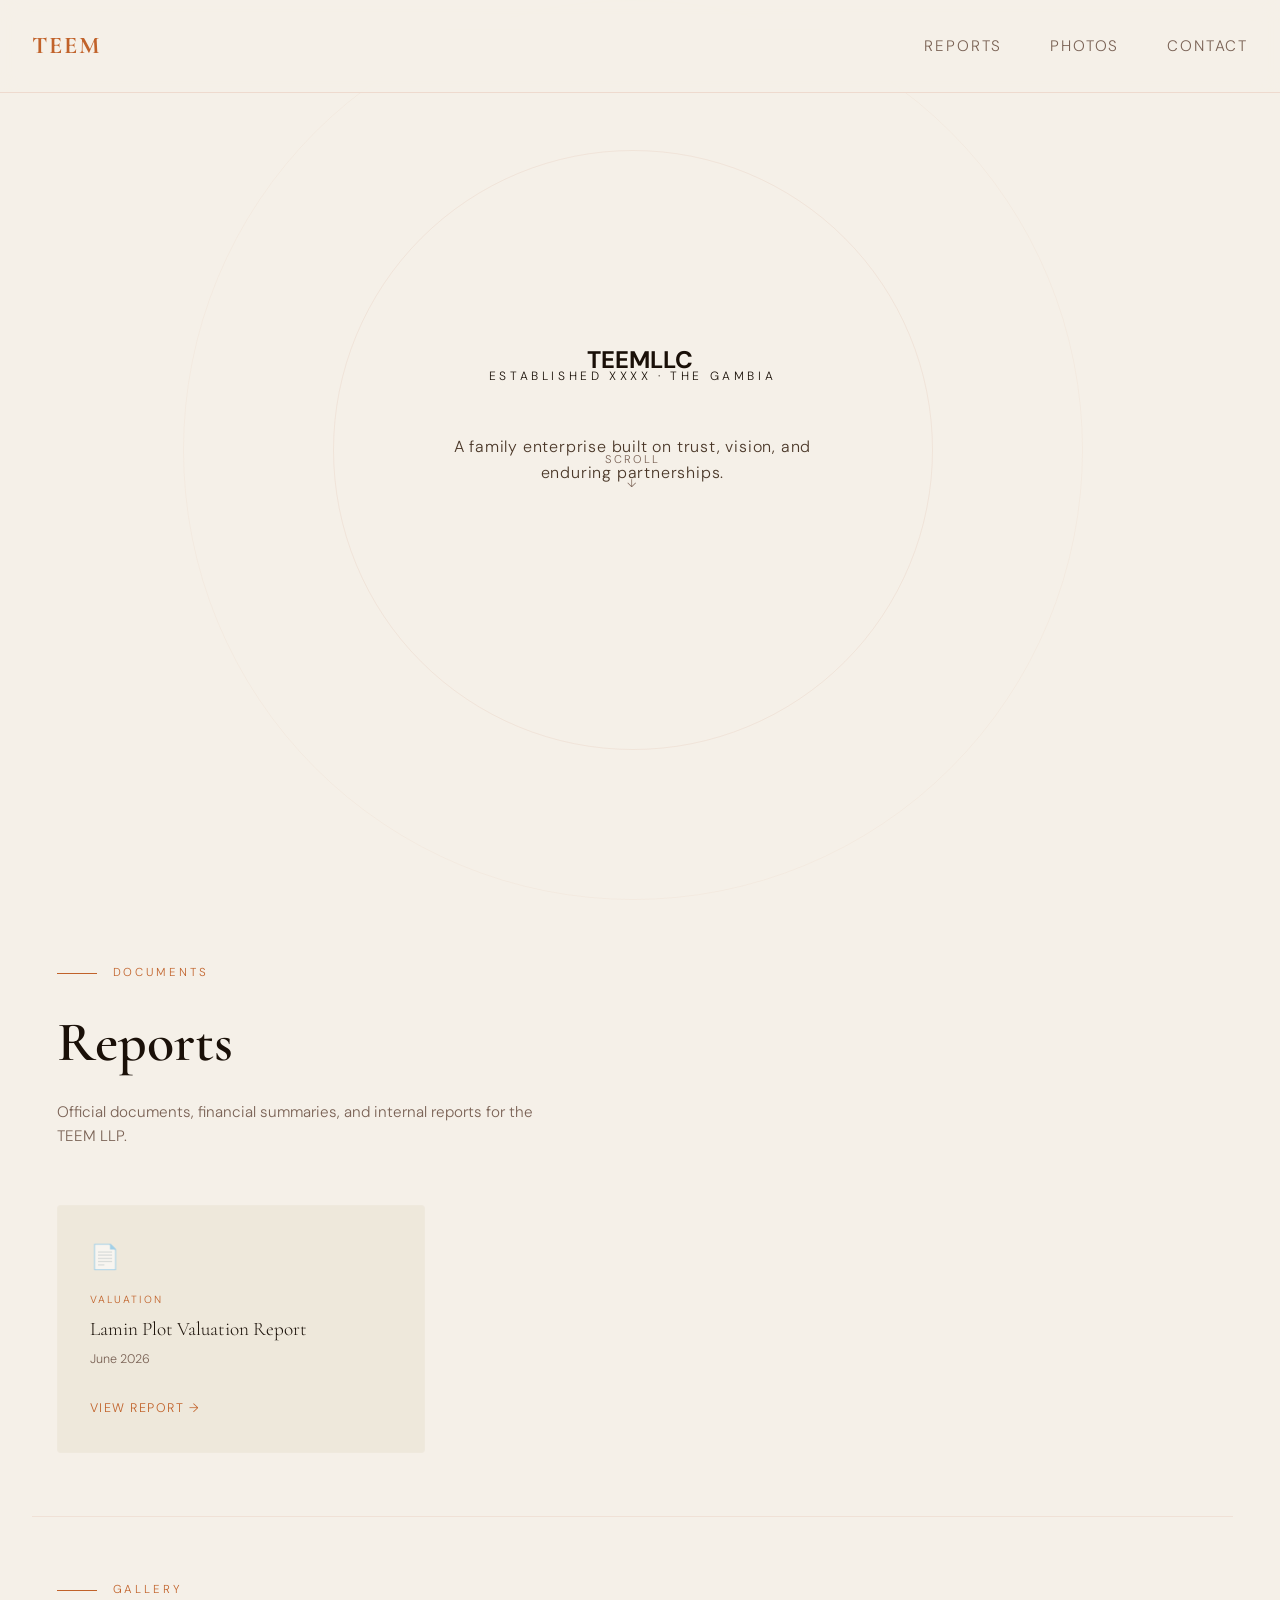
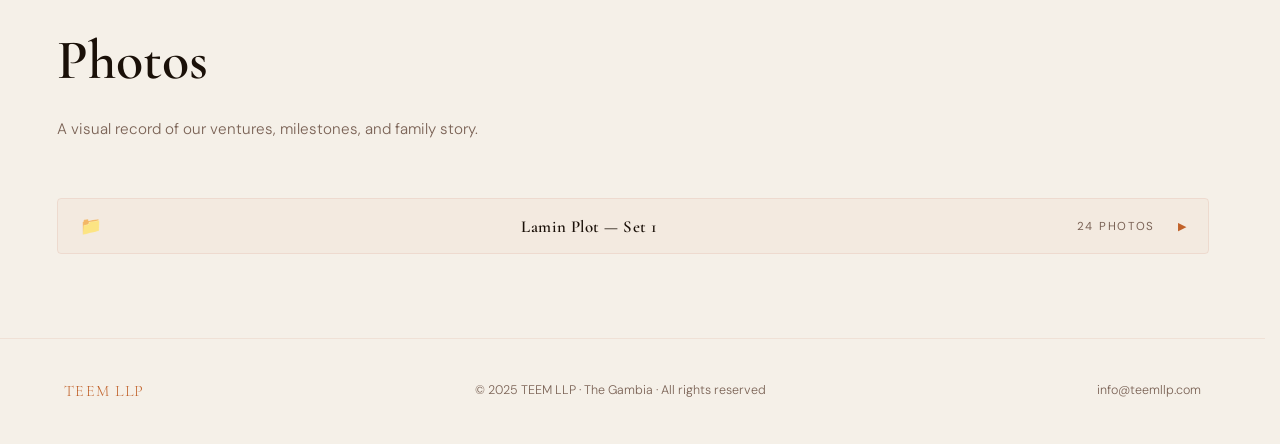
==== commit 1cbde1a5: "Update company name from TEEM LLC to TEEM LLP" ====
--- a/index.html
+++ b/index.html
@@ -1,278 +1,392 @@
-<!DOCTYPE html>
-<html lang="en">
-<head>
-  <meta charset="UTF-8" />
-  <meta name="viewport" content="width=device-width, initial-scale=1.0"/>
-  <title>TEEM LLC | Trusted family enterprise in The Gambia</title>
-  <meta name="description" content="TEEM LLC is a family enterprise in The Gambia offering trusted reports, project galleries, and business services." />
-
-  <!-- ============================================================
-       FONTS
-       - "Cormorant Garamond" for headings: refined, elegant
-       - "DM Sans" for body text: modern, readable
-  ============================================================ -->
-  <link href="https://fonts.googleapis.com/css2?family=Cormorant+Garamond:wght@400;600;700&family=DM+Sans:wght@300;400;500&display=swap" rel="stylesheet"/>
-
-  <!-- ============================================================
-       FAVICON
-       Display TEEM Logo in the browser tab/search bar
-  ============================================================ -->
-  <link rel="icon" type="image/png" href="TEEM Logo.png">
-
-  <!-- ============================================================
-       STYLESHEET
-       All visual styling lives in teem-llc.css
-       Keep this file as pure structure (HTML only)
-  ============================================================ -->
-  <link rel="stylesheet" href="teem-llc.css"/>
-  <!-- Modular lightbox styles (kept separate for easier maintenance) -->
-  <link rel="stylesheet" href="teem-llc-lightbox.css"/>
-</head>
-<body>
-
-  <!-- ============================================================
-       NAVIGATION BAR
-       Fixed top bar — links scroll to each section on the page.
-       Add more <li> items here as the site grows.
-  ============================================================ -->
-  <nav class="site-nav">
-    <div class="nav-brand">
-      <img src="TEEM Logo.png" alt="TEEM LLC logo" class="nav-logo-image">
-      <a href="#hero" class="nav-logo">TEEM</a>
-    </div>
-    
-    <button class="nav-toggle" aria-expanded="false" aria-controls="primary-navigation" aria-label="Open navigation">☰</button>
-    <ul class="nav-links" id="primary-navigation">
-      <li><a href="#reports">Reports</a></li>
-      <li><a href="#photos">Photos</a></li>
-      <li><a href="mailto:info@emetva.com">Contact</a></li>
-      <li><button type="button" class="theme-toggle" id="theme-toggle" aria-pressed="false" aria-label="Switch to dark mode">Dark mode</button></li>
-    </ul>
-  </nav>
-
-  <main>
-
-  <!-- ============================================================
-       HERO SECTION
-       The first thing visitors see — company name and intro.
-       Edit the tagline text here to change what it says.
-  ============================================================ -->
-  <section id="hero">
-    <h1 class="sr-only">TEEM LLC — Family enterprise built on trust in The Gambia</h1>
-    <p class="hero-eyebrow">Established XXXX · The Gambia</p>
-    <div class="hero-title" id="heroLogoWrapper">
-      <img src="TEEM Logo.png" alt="TEEM LLC logo" class="hero-logo-image" id="heroLogo" width="1439" height="1522">
-    </div>
-    <p class="hero-tagline">A family enterprise built on trust, vision, and enduring partnerships.</p>
-    <div class="hero-cta">
-      <a href="#reports" class="btn btn-primary">View Reports</a>
-    </div>
-
-    <!-- Animated arrow telling the user to scroll down -->
-    <div class="scroll-hint">
-      <span>Scroll</span>
-      <span>↓</span>
-    </div>
-  </section>
-
-
-  <!-- ============================================================
-       REPORTS SECTION
-       Each .report-card block = one document entry.
-       To add a report: copy any .report-card div and paste it
-       inside .reports-grid. Update the title, date, category,
-       and change href="#" to your actual file path.
-  ============================================================ -->
-  <section id="reports">
-    <div class="section">
-
-      <div class="section-label"><span>Documents</span></div>
-      <h2 class="section-title">Reports</h2>
-      <p class="section-desc">Official documents, financial summaries, and internal reports for the family LLC.</p>
-
-      <!-- REPORTS GRID — add or remove .report-card blocks as needed -->
-      <div class="reports-grid">
-
-        <!-- REPORT CARD 1 -->
-        <div class="report-card">
-          <div class="report-icon">📄</div>
-          <div class="report-category">Valuation</div>
-          <div class="report-title">Lamin Plot Valuation Report</div>
-          <div class="report-date">June 2026</div>
-          <a href="Report for Lamin.pdf" class="report-link" target="_blank" rel="noopener noreferrer">View Report →</a>
-        </div>
-
-       
-      </div><!-- end .reports-grid -->
-    </div>
-  </section>
-
-  <!-- Thin gold line separating the two sections -->
-  <hr class="section-divider"/>
-
-
-  <!-- ============================================================
-       PHOTOS SECTION
-       Each .photo-tile block = one image slot.
-       To add a real photo: replace the <div class="photo-tile-inner">
-       placeholder with an actual <img> tag like:
-         <img src="photos/your-photo.jpg" alt="Description"
-              style="width:100%;height:100%;object-fit:cover;">
-       Update the <span class="photo-label"> text to caption it.
-  ============================================================ -->
-  <section id="photos">
-    <div class="section">
-
-      <div class="section-label"><span>Gallery</span></div>
-      <h2 class="section-title">Photos</h2>
-      <p class="section-desc">A visual record of our ventures, milestones, and family story.</p>
-
-      <!-- ============================================================
-           FOLDER GROUPS
-           Each .folder-group = one collapsible folder of photos.
-           Click the header to open/close. Add more folders by
-           copying a .folder-group block and updating the name,
-           count, and photo tiles inside.
-      ============================================================ -->
-
-      <!-- FOLDER 1 — images 1–24 -->
-      <div class="folder-group" id="folder1">
-        <button type="button" class="folder-header" aria-expanded="false" aria-controls="folder1-body">
-          <span class="folder-icon">📁</span>
-          <span class="folder-name">Lamin Plot — Set 1</span>
-          <span class="folder-count">0 photos</span>
-          <span class="folder-arrow">▶</span>
-        </button>
-        <div class="folder-body" id="folder1-body">
-          <div class="photos-grid">
-            <div class="photo-tile" onclick="openLightbox(this)">
-              <img src="image1.jpeg" alt="Lamin plot — image 1" loading="lazy" width="1200" height="800" style="width:100%;height:100%;object-fit:cover;">
-              <div class="photo-overlay"><span class="photo-label">Lamin plot — image 1</span></div>
-            </div>
-            <div class="photo-tile" onclick="openLightbox(this)">
-              <img src="image2.jpeg" alt="Lamin plot — image 2" loading="lazy" width="1200" height="800" style="width:100%;height:100%;object-fit:cover;">
-              <div class="photo-overlay"><span class="photo-label">Lamin plot — image 2</span></div>
-            </div>
-            <div class="photo-tile" onclick="openLightbox(this)">
-              <img src="image3.jpeg" alt="Lamin plot — image 3" loading="lazy" width="1200" height="800" style="width:100%;height:100%;object-fit:cover;">
-              <div class="photo-overlay"><span class="photo-label">Lamin plot — image 3</span></div>
-            </div>
-            <div class="photo-tile" onclick="openLightbox(this)">
-              <img src="image4.jpeg" alt="Lamin plot — image 4" loading="lazy" width="1200" height="800" style="width:100%;height:100%;object-fit:cover;">
-              <div class="photo-overlay"><span class="photo-label">Lamin plot — image 4</span></div>
-            </div>
-            <div class="photo-tile" onclick="openLightbox(this)">
-              <img src="image5.jpeg" alt="Lamin plot — image 5" loading="lazy" width="1200" height="800" style="width:100%;height:100%;object-fit:cover;">
-              <div class="photo-overlay"><span class="photo-label">Lamin plot — image 5</span></div>
-            </div>
-            <div class="photo-tile" onclick="openLightbox(this)">
-              <img src="image6.jpeg" alt="Lamin plot — image 6" loading="lazy" width="1200" height="800" style="width:100%;height:100%;object-fit:cover;">
-              <div class="photo-overlay"><span class="photo-label">Lamin plot — image 6</span></div>
-            </div>
-            <div class="photo-tile" onclick="openLightbox(this)">
-              <img src="image7.jpeg" alt="Lamin plot — image 7" loading="lazy" width="1200" height="800" style="width:100%;height:100%;object-fit:cover;">
-              <div class="photo-overlay"><span class="photo-label">Lamin plot — image 7</span></div>
-            </div>
-            <div class="photo-tile" onclick="openLightbox(this)">
-              <img src="image8.jpeg" alt="Lamin plot — image 8" loading="lazy" width="1200" height="800" style="width:100%;height:100%;object-fit:cover;">
-              <div class="photo-overlay"><span class="photo-label">Lamin plot — image 8</span></div>
-            </div>
-             <div class="photo-tile" onclick="openLightbox(this)">
-              <img src="image9.jpeg" alt="Lamin plot — image 9" loading="lazy" width="1200" height="800" style="width:100%;height:100%;object-fit:cover;">
-              <div class="photo-overlay"><span class="photo-label">Lamin plot — image 9</span></div>
-            </div>
-            <div class="photo-tile" onclick="openLightbox(this)">
-              <img src="image10.jpeg" alt="Lamin plot — image 10" loading="lazy" width="1200" height="800" style="width:100%;height:100%;object-fit:cover;">
-              <div class="photo-overlay"><span class="photo-label">Lamin plot — image 10</span></div>
-            </div>
-            <div class="photo-tile" onclick="openLightbox(this)">
-              <img src="image11.jpeg" alt="Lamin plot — image 11" loading="lazy" width="1200" height="800" style="width:100%;height:100%;object-fit:cover;">
-              <div class="photo-overlay"><span class="photo-label">Lamin plot — image 11</span></div>
-            </div>
-            <div class="photo-tile" onclick="openLightbox(this)">
-              <img src="image12.jpeg" alt="Lamin plot — image 12" loading="lazy" width="1200" height="800" style="width:100%;height:100%;object-fit:cover;">
-              <div class="photo-overlay"><span class="photo-label">Lamin plot — image 12</span></div>
-            </div>
-            <div class="photo-tile" onclick="openLightbox(this)">
-              <img src="image13.jpeg" alt="Lamin plot — image 13" loading="lazy" width="1200" height="800" style="width:100%;height:100%;object-fit:cover;">
-              <div class="photo-overlay"><span class="photo-label">Lamin plot — image 13</span></div>
-            </div>
-            <div class="photo-tile" onclick="openLightbox(this)">
-              <img src="image14.jpeg" alt="Lamin plot — image 14" loading="lazy" width="1200" height="800" style="width:100%;height:100%;object-fit:cover;">
-              <div class="photo-overlay"><span class="photo-label">Lamin plot — image 14</span></div>
-            </div>
-            <div class="photo-tile" onclick="openLightbox(this)">
-              <img src="image15.jpeg" alt="Lamin plot — image 15" loading="lazy" width="1200" height="800" style="width:100%;height:100%;object-fit:cover;">
-              <div class="photo-overlay"><span class="photo-label">Lamin plot — image 15</span></div>
-            </div>
-            <div class="photo-tile" onclick="openLightbox(this)">
-              <img src="image16.jpeg" alt="Lamin plot — image 16" loading="lazy" width="1200" height="800" style="width:100%;height:100%;object-fit:cover;">
-              <div class="photo-overlay"><span class="photo-label">Lamin plot — image 16</span></div>
-            </div>
-             <div class="photo-tile" onclick="openLightbox(this)">
-              <img src="image17.jpeg" alt="Lamin plot — image 17" loading="lazy" width="1200" height="800" style="width:100%;height:100%;object-fit:cover;">
-              <div class="photo-overlay"><span class="photo-label">Lamin plot — image 17</span></div>
-            </div>
-            <div class="photo-tile" onclick="openLightbox(this)">
-              <img src="image18.jpeg" alt="Lamin plot — image 18" loading="lazy" width="1200" height="800" style="width:100%;height:100%;object-fit:cover;">
-              <div class="photo-overlay"><span class="photo-label">Lamin plot — image 18</span></div>
-            </div>
-            <div class="photo-tile" onclick="openLightbox(this)">
-              <img src="image19.jpeg" alt="Lamin plot — image 19" loading="lazy" width="1200" height="800" style="width:100%;height:100%;object-fit:cover;">
-              <div class="photo-overlay"><span class="photo-label">Lamin plot — image 19</span></div>
-            </div>
-            <div class="photo-tile" onclick="openLightbox(this)">
-              <img src="image20.jpeg" alt="Lamin plot — image 20" loading="lazy" width="1200" height="800" style="width:100%;height:100%;object-fit:cover;">
-              <div class="photo-overlay"><span class="photo-label">Lamin plot — image 20</span></div>
-            </div>
-            <div class="photo-tile" onclick="openLightbox(this)">
-              <img src="image21.jpeg" alt="Lamin plot — image 21" loading="lazy" width="1200" height="800" style="width:100%;height:100%;object-fit:cover;">
-              <div class="photo-overlay"><span class="photo-label">Lamin plot — image 21</span></div>
-            </div>
-            <div class="photo-tile" onclick="openLightbox(this)">
-              <img src="image22.jpeg" alt="Lamin plot — image 22" loading="lazy" width="1200" height="800" style="width:100%;height:100%;object-fit:cover;">
-              <div class="photo-overlay"><span class="photo-label">Lamin plot — image 22</span></div>
-            </div>
-            <div class="photo-tile" onclick="openLightbox(this)">
-              <img src="image23.jpeg" alt="Lamin plot — image 23" loading="lazy" width="1200" height="800" style="width:100%;height:100%;object-fit:cover;">
-              <div class="photo-overlay"><span class="photo-label">Lamin plot — image 23</span></div>
-            </div>
-            <div class="photo-tile" onclick="openLightbox(this)">
-              <img src="image24.jpeg" alt="Lamin plot — image 24" loading="lazy" width="1200" height="800" style="width:100%;height:100%;object-fit:cover;">
-              <div class="photo-overlay"><span class="photo-label">Lamin plot — image 24</span></div>
-            </div>
-          </div>
-        </div>
-      </div><!-- end folder1 -->  
-
-    </div>
-  </section>
-
-
-  <!-- ============================================================
-       FOOTER
-       Update the year, company name, and email as needed.
-  ============================================================ -->
-  </main>
-
-  <footer>
-    <div class="footer-brand">TEEM LLC</div>
-    <div>© 2025 TEEM LLC · The Gambia · All rights reserved</div>
-    <div>info@teemllc.com</div>
-  </footer>
-
-  <!-- ============================================================
-     LIGHTBOX OVERLAY
-     Hidden by default. Clicking a photo tile triggers it.
-     Click outside the image or the X button to close it.
-============================================================ -->
-<div id="lightbox" aria-hidden="true">
-  <button id="lightbox-prev" class="lightbox-nav" aria-label="Previous image">‹</button>
-  <button id="lightbox-next" class="lightbox-nav" aria-label="Next image">›</button>
-  <button id="lightbox-close" aria-label="Close image">✕</button>
-  <img id="lightbox-img" src="" alt="Photo preview" width="1200" height="800" loading="lazy"/>
-</div>
-
-<script src="teem-llc.js" defer></script>
-</body>
-</html>
+<!DOCTYPE html>
+<html lang="en">
+<head>
+  <meta charset="UTF-8" />
+  <meta name="viewport" content="width=device-width, initial-scale=1.0"/>
+  <title>TEEM LLP</title>
+
+  <!-- ============================================================
+       FONTS
+       - "Cormorant Garamond" for headings: refined, elegant
+       - "DM Sans" for body text: modern, readable
+  ============================================================ -->
+  <link href="https://fonts.googleapis.com/css2?family=Cormorant+Garamond:wght@400;600;700&family=DM+Sans:wght@300;400;500&display=swap" rel="stylesheet"/>
+
+  <!-- ============================================================
+       FAVICON
+       Display TEEM Logo in the browser tab/search bar
+  ============================================================ -->
+  <link rel="icon" type="image/png" href="TEEM Logo.png">
+
+  <!-- ============================================================
+       STYLESHEET
+       All visual styling lives in teem-llc.css
+       Keep this file as pure structure (HTML only)
+  ============================================================ -->
+  <link rel="stylesheet" href="teem-llc.css"/>
+  <!-- Modular lightbox styles (kept separate for easier maintenance) -->
+  <link rel="stylesheet" href="teem-llc-lightbox.css"/>
+</head>
+<body>
+
+  <!-- ============================================================
+       NAVIGATION BAR
+       Fixed top bar — links scroll to each section on the page.
+       Add more <li> items here as the site grows.
+  ============================================================ -->
+  <nav>
+    <a href="#hero" class="nav-logo">TEEM</a>
+    <ul class="nav-links">
+      <li><a href="#reports">Reports</a></li>
+      <li><a href="#photos">Photos</a></li>
+      <li><a href="mailto:info@emetva.com">Contact</a></li>
+    </ul>
+  </nav>
+
+
+  <!-- ============================================================
+       HERO SECTION
+       The first thing visitors see — company name and intro.
+       Edit the tagline text here to change what it says.
+  ============================================================ -->
+  <section id="hero">
+    <p class="hero-eyebrow">Established XXXX · The Gambia</p>
+    <h1 class="hero-title">TEEM <span>LLC</span></h1>
+    <p class="hero-tagline">A family enterprise built on trust, vision, and enduring partnerships.</p>
+    <div class="hero-cta">
+     
+    <!-- Animated arrow telling the user to scroll down -->
+    <div class="scroll-hint">
+      <span>Scroll</span>
+      <span>↓</span>
+    </div>
+  </section>
+
+
+  <!-- ============================================================
+       REPORTS SECTION
+       Each .report-card block = one document entry.
+       To add a report: copy any .report-card div and paste it
+       inside .reports-grid. Update the title, date, category,
+       and change href="#" to your actual file path.
+  ============================================================ -->
+  <section id="reports">
+    <div class="section">
+
+      <div class="section-label"><span>Documents</span></div>
+      <h2 class="section-title">Reports</h2>
+      <p class="section-desc">Official documents, financial summaries, and internal reports for the TEEM LLP.</p>
+
+      <!-- REPORTS GRID — add or remove .report-card blocks as needed -->
+      <div class="reports-grid">
+
+        <!-- REPORT CARD 1 -->
+        <div class="report-card">
+          <div class="report-icon">📄</div>
+          <div class="report-category">Valuation</div>
+          <div class="report-title">Lamin Plot Valuation Report</div>
+          <div class="report-date">June 2026</div>
+          <a href="Report for Lamin.pdf" class="report-link" target="_blank" rel="noopener noreferrer">View Report →</a>
+        </div>
+
+       
+      </div><!-- end .reports-grid -->
+    </div>
+  </section>
+
+  <!-- Thin gold line separating the two sections -->
+  <hr class="section-divider"/>
+
+
+  <!-- ============================================================
+       PHOTOS SECTION
+       Each .photo-tile block = one image slot.
+       To add a real photo: replace the <div class="photo-tile-inner">
+       placeholder with an actual <img> tag like:
+         <img src="photos/your-photo.jpg" alt="Description"
+              style="width:100%;height:100%;object-fit:cover;">
+       Update the <span class="photo-label"> text to caption it.
+  ============================================================ -->
+  <section id="photos">
+    <div class="section">
+
+      <div class="section-label"><span>Gallery</span></div>
+      <h2 class="section-title">Photos</h2>
+      <p class="section-desc">A visual record of our ventures, milestones, and family story.</p>
+
+      <!-- ============================================================
+           FOLDER GROUPS
+           Each .folder-group = one collapsible folder of photos.
+           Click the header to open/close. Add more folders by
+           copying a .folder-group block and updating the name,
+           count, and photo tiles inside.
+      ============================================================ -->
+
+      <!-- FOLDER 1 — images 1–24 -->
+      <div class="folder-group" id="folder1">
+        <button class="folder-header" aria-expanded="false" aria-controls="folder1-body" onclick="toggleFolder(this, 'folder1-body')">
+          <span class="folder-icon">📁</span>
+          <span class="folder-name">Lamin Plot — Set 1</span>
+          <span class="folder-count">0 photos</span>
+          <span class="folder-arrow">▶</span>
+        </button>
+        <div class="folder-body" id="folder1-body">
+          <div class="photos-grid">
+            <div class="photo-tile" onclick="openLightbox(this)">
+              <img src="image1.jpeg" alt="Lamin plot — image 1" loading="lazy" width="1200" height="800" style="width:100%;height:100%;object-fit:cover;">
+              <div class="photo-overlay"><span class="photo-label">Lamin plot — image 1</span></div>
+            </div>
+            <div class="photo-tile" onclick="openLightbox(this)">
+              <img src="image2.jpeg" alt="Lamin plot — image 2" loading="lazy" width="1200" height="800" style="width:100%;height:100%;object-fit:cover;">
+              <div class="photo-overlay"><span class="photo-label">Lamin plot — image 2</span></div>
+            </div>
+            <div class="photo-tile" onclick="openLightbox(this)">
+              <img src="image3.jpeg" alt="Lamin plot — image 3" loading="lazy" width="1200" height="800" style="width:100%;height:100%;object-fit:cover;">
+              <div class="photo-overlay"><span class="photo-label">Lamin plot — image 3</span></div>
+            </div>
+            <div class="photo-tile" onclick="openLightbox(this)">
+              <img src="image4.jpeg" alt="Lamin plot — image 4" loading="lazy" width="1200" height="800" style="width:100%;height:100%;object-fit:cover;">
+              <div class="photo-overlay"><span class="photo-label">Lamin plot — image 4</span></div>
+            </div>
+            <div class="photo-tile" onclick="openLightbox(this)">
+              <img src="image5.jpeg" alt="Lamin plot — image 5" loading="lazy" width="1200" height="800" style="width:100%;height:100%;object-fit:cover;">
+              <div class="photo-overlay"><span class="photo-label">Lamin plot — image 5</span></div>
+            </div>
+            <div class="photo-tile" onclick="openLightbox(this)">
+              <img src="image6.jpeg" alt="Lamin plot — image 6" loading="lazy" width="1200" height="800" style="width:100%;height:100%;object-fit:cover;">
+              <div class="photo-overlay"><span class="photo-label">Lamin plot — image 6</span></div>
+            </div>
+            <div class="photo-tile" onclick="openLightbox(this)">
+              <img src="image7.jpeg" alt="Lamin plot — image 7" loading="lazy" width="1200" height="800" style="width:100%;height:100%;object-fit:cover;">
+              <div class="photo-overlay"><span class="photo-label">Lamin plot — image 7</span></div>
+            </div>
+            <div class="photo-tile" onclick="openLightbox(this)">
+              <img src="image8.jpeg" alt="Lamin plot — image 8" loading="lazy" width="1200" height="800" style="width:100%;height:100%;object-fit:cover;">
+              <div class="photo-overlay"><span class="photo-label">Lamin plot — image 8</span></div>
+            </div>
+             <div class="photo-tile" onclick="openLightbox(this)">
+              <img src="image9.jpeg" alt="Lamin plot — image 9" loading="lazy" width="1200" height="800" style="width:100%;height:100%;object-fit:cover;">
+              <div class="photo-overlay"><span class="photo-label">Lamin plot — image 9</span></div>
+            </div>
+            <div class="photo-tile" onclick="openLightbox(this)">
+              <img src="image10.jpeg" alt="Lamin plot — image 10" loading="lazy" width="1200" height="800" style="width:100%;height:100%;object-fit:cover;">
+              <div class="photo-overlay"><span class="photo-label">Lamin plot — image 10</span></div>
+            </div>
+            <div class="photo-tile" onclick="openLightbox(this)">
+              <img src="image11.jpeg" alt="Lamin plot — image 11" loading="lazy" width="1200" height="800" style="width:100%;height:100%;object-fit:cover;">
+              <div class="photo-overlay"><span class="photo-label">Lamin plot — image 11</span></div>
+            </div>
+            <div class="photo-tile" onclick="openLightbox(this)">
+              <img src="image12.jpeg" alt="Lamin plot — image 12" loading="lazy" width="1200" height="800" style="width:100%;height:100%;object-fit:cover;">
+              <div class="photo-overlay"><span class="photo-label">Lamin plot — image 12</span></div>
+            </div>
+            <div class="photo-tile" onclick="openLightbox(this)">
+              <img src="image13.jpeg" alt="Lamin plot — image 13" loading="lazy" width="1200" height="800" style="width:100%;height:100%;object-fit:cover;">
+              <div class="photo-overlay"><span class="photo-label">Lamin plot — image 13</span></div>
+            </div>
+            <div class="photo-tile" onclick="openLightbox(this)">
+              <img src="image14.jpeg" alt="Lamin plot — image 14" loading="lazy" width="1200" height="800" style="width:100%;height:100%;object-fit:cover;">
+              <div class="photo-overlay"><span class="photo-label">Lamin plot — image 14</span></div>
+            </div>
+            <div class="photo-tile" onclick="openLightbox(this)">
+              <img src="image15.jpeg" alt="Lamin plot — image 15" loading="lazy" width="1200" height="800" style="width:100%;height:100%;object-fit:cover;">
+              <div class="photo-overlay"><span class="photo-label">Lamin plot — image 15</span></div>
+            </div>
+            <div class="photo-tile" onclick="openLightbox(this)">
+              <img src="image16.jpeg" alt="Lamin plot — image 16" loading="lazy" width="1200" height="800" style="width:100%;height:100%;object-fit:cover;">
+              <div class="photo-overlay"><span class="photo-label">Lamin plot — image 16</span></div>
+            </div>
+             <div class="photo-tile" onclick="openLightbox(this)">
+              <img src="image17.jpeg" alt="Lamin plot — image 17" loading="lazy" width="1200" height="800" style="width:100%;height:100%;object-fit:cover;">
+              <div class="photo-overlay"><span class="photo-label">Lamin plot — image 17</span></div>
+            </div>
+            <div class="photo-tile" onclick="openLightbox(this)">
+              <img src="image18.jpeg" alt="Lamin plot — image 18" loading="lazy" width="1200" height="800" style="width:100%;height:100%;object-fit:cover;">
+              <div class="photo-overlay"><span class="photo-label">Lamin plot — image 18</span></div>
+            </div>
+            <div class="photo-tile" onclick="openLightbox(this)">
+              <img src="image19.jpeg" alt="Lamin plot — image 19" loading="lazy" width="1200" height="800" style="width:100%;height:100%;object-fit:cover;">
+              <div class="photo-overlay"><span class="photo-label">Lamin plot — image 19</span></div>
+            </div>
+            <div class="photo-tile" onclick="openLightbox(this)">
+              <img src="image20.jpeg" alt="Lamin plot — image 20" loading="lazy" width="1200" height="800" style="width:100%;height:100%;object-fit:cover;">
+              <div class="photo-overlay"><span class="photo-label">Lamin plot — image 20</span></div>
+            </div>
+            <div class="photo-tile" onclick="openLightbox(this)">
+              <img src="image21.jpeg" alt="Lamin plot — image 21" loading="lazy" width="1200" height="800" style="width:100%;height:100%;object-fit:cover;">
+              <div class="photo-overlay"><span class="photo-label">Lamin plot — image 21</span></div>
+            </div>
+            <div class="photo-tile" onclick="openLightbox(this)">
+              <img src="image22.jpeg" alt="Lamin plot — image 22" loading="lazy" width="1200" height="800" style="width:100%;height:100%;object-fit:cover;">
+              <div class="photo-overlay"><span class="photo-label">Lamin plot — image 22</span></div>
+            </div>
+            <div class="photo-tile" onclick="openLightbox(this)">
+              <img src="image23.jpeg" alt="Lamin plot — image 23" loading="lazy" width="1200" height="800" style="width:100%;height:100%;object-fit:cover;">
+              <div class="photo-overlay"><span class="photo-label">Lamin plot — image 23</span></div>
+            </div>
+            <div class="photo-tile" onclick="openLightbox(this)">
+              <img src="image24.jpeg" alt="Lamin plot — image 24" loading="lazy" width="1200" height="800" style="width:100%;height:100%;object-fit:cover;">
+              <div class="photo-overlay"><span class="photo-label">Lamin plot — image 24</span></div>
+            </div>
+          </div>
+        </div>
+      </div><!-- end folder1 -->  
+
+    </div>
+  </section>
+
+
+  <!-- ============================================================
+       FOOTER
+       Update the year, company name, and email as needed.
+  ============================================================ -->
+  <footer>
+    <div class="footer-brand">TEEM LLP</div>
+    <div>© 2025 TEEM LLP · The Gambia · All rights reserved</div>
+    <div>info@teemllp.com</div>
+  </footer>
+
+  <!-- ============================================================
+     LIGHTBOX OVERLAY
+     Hidden by default. Clicking a photo tile triggers it.
+     Click outside the image or the X button to close it.
+============================================================ -->
+<div id="lightbox" aria-hidden="true">
+  <button id="lightbox-prev" class="lightbox-nav" aria-label="Previous image">‹</button>
+  <button id="lightbox-next" class="lightbox-nav" aria-label="Next image">›</button>
+  <button id="lightbox-close" aria-label="Close image">✕</button>
+  <img id="lightbox-img" src="" alt=""/>
+</div>
+
+<!-- ============================================================
+     GALLERY & LIGHTBOX SCRIPT
+     - accessible folder toggles
+     - dynamic photo counts
+     - lightbox open/close with focus management
+     - prev/next navigation and keyboard support
+============================================================ -->
+<script>
+(function(){
+  // small utility
+  function $(sel, ctx){ return (ctx||document).querySelector(sel); }
+  function $all(sel, ctx){ return Array.from((ctx||document).querySelectorAll(sel)); }
+
+  // Make folder headers keyboard accessible and dynamic counts
+  function initFolders(){
+    $all('.folder-group').forEach(function(group){
+      var header = group.querySelector('.folder-header');
+      var body = group.querySelector('.folder-body');
+      var countEl = header.querySelector('.folder-count');
+      var tiles = group.querySelectorAll('.photo-tile');
+      // set count
+      if(countEl) countEl.textContent = tiles.length + (tiles.length === 1 ? ' photo' : ' photos');
+
+      // ensure aria-controls and ids exist
+      if(body && !body.id){ body.id = group.id + '-body'; header.setAttribute('aria-controls', body.id); }
+
+      // keyboard handling for button is automatic since it's a button element
+      header.addEventListener('click', function(e){
+        var expanded = header.getAttribute('aria-expanded') === 'true';
+        header.setAttribute('aria-expanded', String(!expanded));
+        group.classList.toggle('open');
+      });
+
+      header.addEventListener('keydown', function(e){
+        if(e.key === 'Enter' || e.key === ' '){ e.preventDefault(); header.click(); }
+      });
+    });
+  }
+
+  // Build gallery image list in DOM order
+  var galleryImages = [];
+  function rebuildImageList(){
+    galleryImages = $all('.photos-grid img').map(function(img){ return { src: img.getAttribute('src'), alt: img.getAttribute('alt') || '' }; });
+  }
+
+  var currentIndex = -1;
+  var lastTrigger = null;
+
+  // Show current image
+  function showImage(){
+    var imgEl = $('#lightbox-img');
+    if(currentIndex < 0 || currentIndex >= galleryImages.length) return;
+    imgEl.src = galleryImages[currentIndex].src;
+    imgEl.alt = galleryImages[currentIndex].alt || '';
+  }
+
+  // Open lightbox with the clicked photo-tile element
+  window.openLightbox = function(tileEl){
+    if(!tileEl) return;
+    rebuildImageList();
+    lastTrigger = tileEl;
+    var img = tileEl.querySelector('img');
+    var src = img ? img.getAttribute('src') : null;
+    currentIndex = galleryImages.findIndex(function(i){ return i.src === src || (src && i.src && i.src.endsWith(src)); });
+    if(currentIndex === -1) currentIndex = 0;
+
+    showImage();
+    var lb = $('#lightbox');
+    lb.classList.add('active');
+    lb.setAttribute('aria-hidden','false');
+    // focus the close button for keyboard users
+    $('#lightbox-close').focus();
+    // prevent background scrolling when open
+    document.documentElement.style.overflow = 'hidden';
+  };
+
+  window.closeLightbox = function(){
+    var lb = $('#lightbox');
+    lb.classList.remove('active');
+    lb.setAttribute('aria-hidden','true');
+    $('#lightbox-img').src = '';
+    document.documentElement.style.overflow = '';
+    // return focus to the thumbnail that opened it
+    if(lastTrigger && typeof lastTrigger.focus === 'function'){
+      lastTrigger.focus();
+    }
+    lastTrigger = null;
+  };
+
+  window.prevImage = function(){
+    if(galleryImages.length === 0) return;
+    currentIndex = (currentIndex - 1 + galleryImages.length) % galleryImages.length;
+    showImage();
+  };
+  window.nextImage = function(){
+    if(galleryImages.length === 0) return;
+    currentIndex = (currentIndex + 1) % galleryImages.length;
+    showImage();
+  };
+
+  // click handlers for lightbox UI
+  document.addEventListener('click', function(e){
+    var lb = $('#lightbox');
+    if(!lb) return;
+    if(e.target === lb) { closeLightbox(); }
+  });
+  $('#lightbox-close').addEventListener('click', function(e){ e.stopPropagation(); closeLightbox(); });
+  $('#lightbox-prev').addEventListener('click', function(e){ e.stopPropagation(); prevImage(); });
+  $('#lightbox-next').addEventListener('click', function(e){ e.stopPropagation(); nextImage(); });
+  $('#lightbox-img').addEventListener('click', function(e){ e.stopPropagation(); });
+
+  // keyboard navigation
+  document.addEventListener('keydown', function(e){
+    var lb = $('#lightbox');
+    if(!lb || !lb.classList.contains('active')) return;
+    if(e.key === 'Escape') { closeLightbox(); }
+    if(e.key === 'ArrowLeft') { prevImage(); }
+    if(e.key === 'ArrowRight') { nextImage(); }
+  });
+
+  // initialize on DOM ready
+  document.addEventListener('DOMContentLoaded', function(){
+    initFolders();
+    rebuildImageList();
+    // make photo tiles focusable for keyboard users
+    $all('.photo-tile').forEach(function(tile){ tile.setAttribute('tabindex','0'); tile.addEventListener('keydown', function(e){ if(e.key === 'Enter' || e.key === ' ') { e.preventDefault(); openLightbox(tile); } }); });
+  });
+})();
+</script>
+
+</body>
+</html>
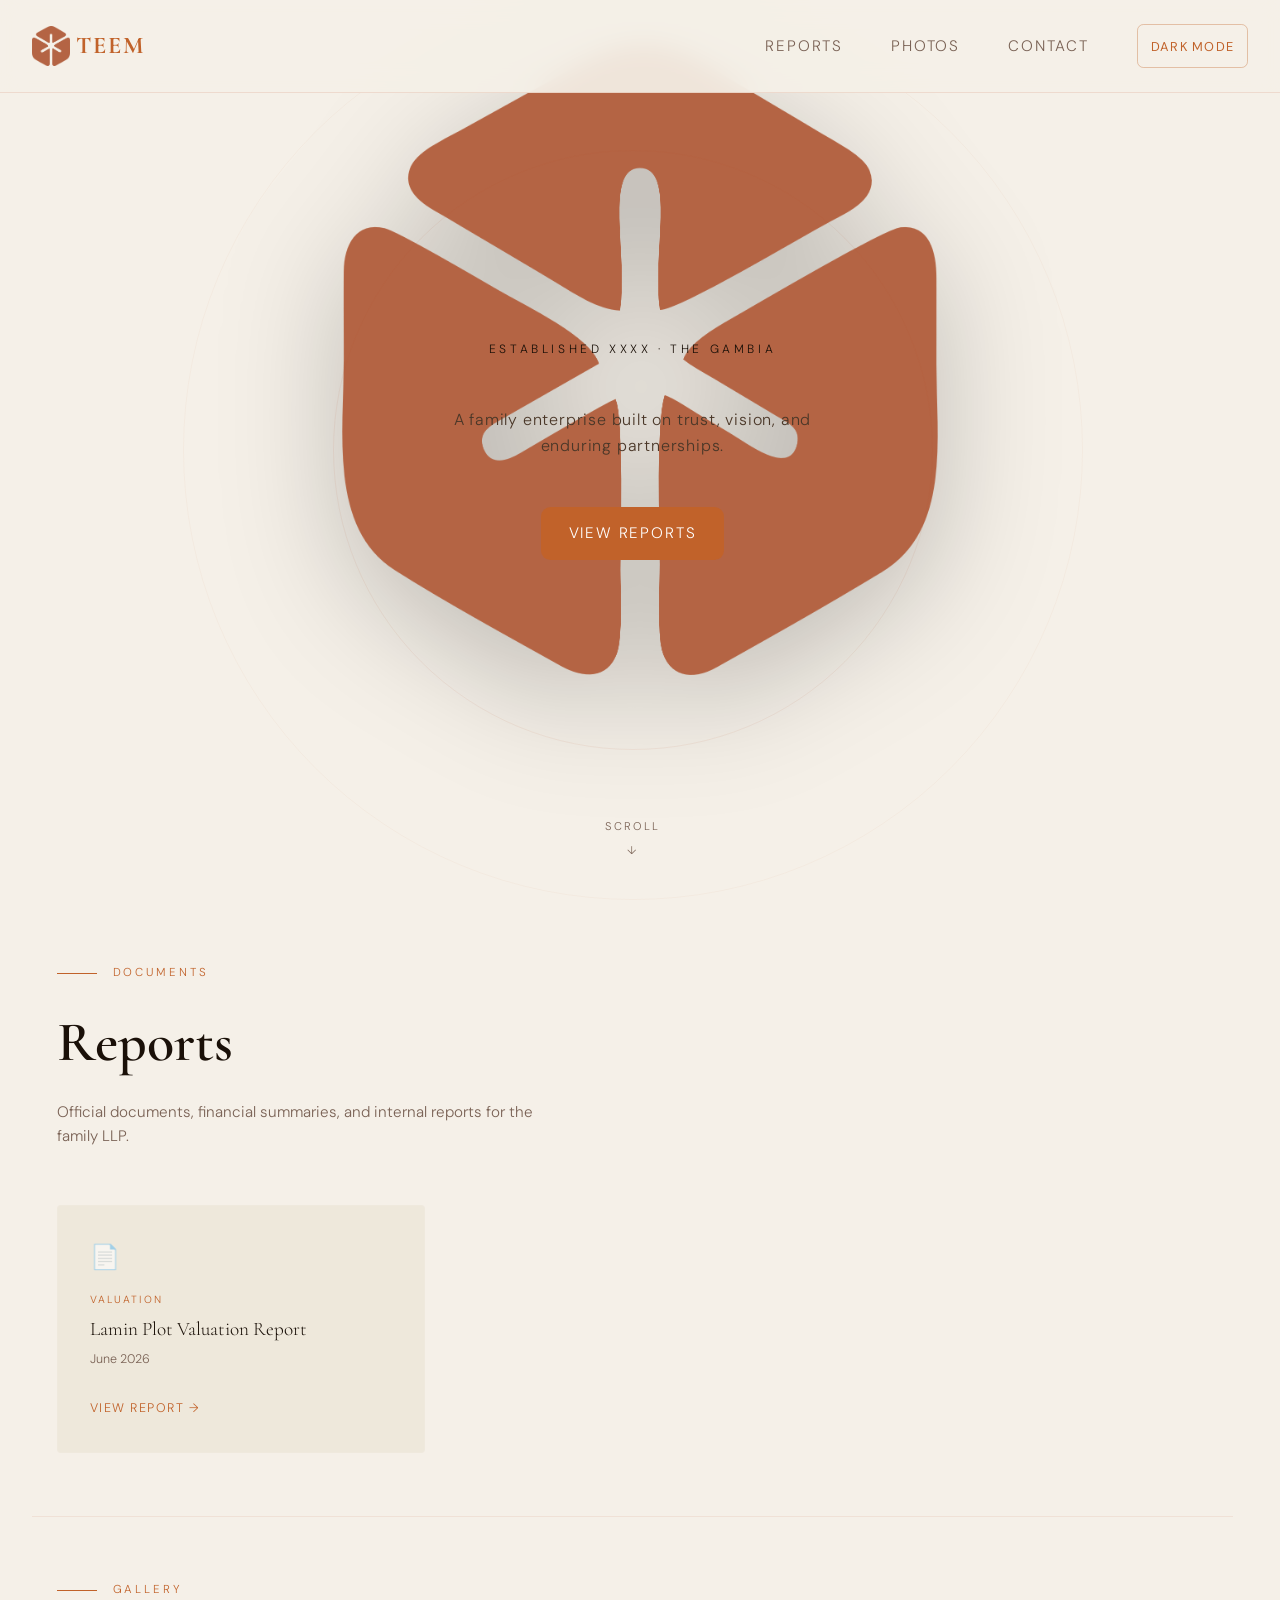
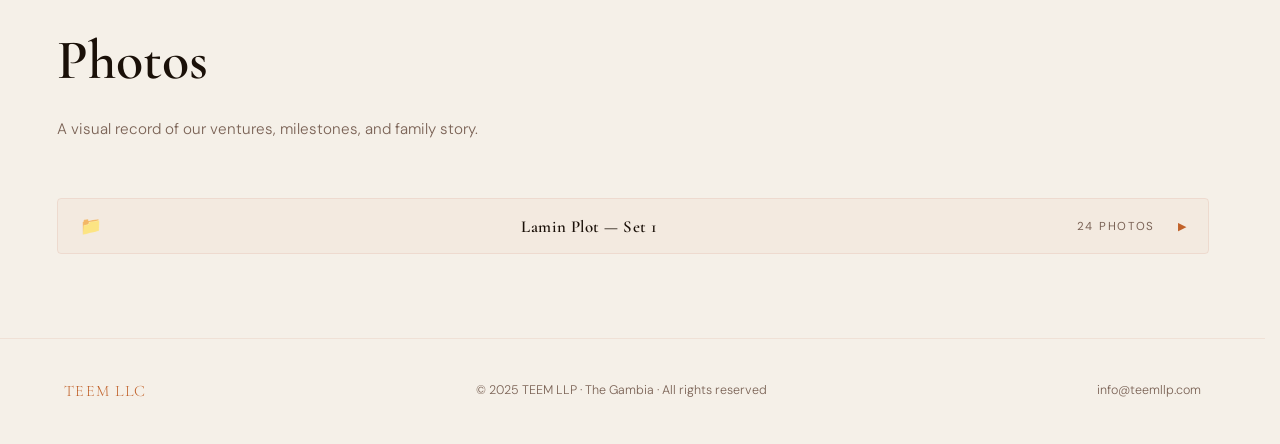
==== commit 8f939487: "Update print statement from 'Hello' to 'Goodbye'" ====
--- a/index.html
+++ b/index.html
@@ -1,392 +1,278 @@
-<!DOCTYPE html>
-<html lang="en">
-<head>
-  <meta charset="UTF-8" />
-  <meta name="viewport" content="width=device-width, initial-scale=1.0"/>
-  <title>TEEM LLP</title>
-
-  <!-- ============================================================
-       FONTS
-       - "Cormorant Garamond" for headings: refined, elegant
-       - "DM Sans" for body text: modern, readable
-  ============================================================ -->
-  <link href="https://fonts.googleapis.com/css2?family=Cormorant+Garamond:wght@400;600;700&family=DM+Sans:wght@300;400;500&display=swap" rel="stylesheet"/>
-
-  <!-- ============================================================
-       FAVICON
-       Display TEEM Logo in the browser tab/search bar
-  ============================================================ -->
-  <link rel="icon" type="image/png" href="TEEM Logo.png">
-
-  <!-- ============================================================
-       STYLESHEET
-       All visual styling lives in teem-llc.css
-       Keep this file as pure structure (HTML only)
-  ============================================================ -->
-  <link rel="stylesheet" href="teem-llc.css"/>
-  <!-- Modular lightbox styles (kept separate for easier maintenance) -->
-  <link rel="stylesheet" href="teem-llc-lightbox.css"/>
-</head>
-<body>
-
-  <!-- ============================================================
-       NAVIGATION BAR
-       Fixed top bar — links scroll to each section on the page.
-       Add more <li> items here as the site grows.
-  ============================================================ -->
-  <nav>
-    <a href="#hero" class="nav-logo">TEEM</a>
-    <ul class="nav-links">
-      <li><a href="#reports">Reports</a></li>
-      <li><a href="#photos">Photos</a></li>
-      <li><a href="mailto:info@emetva.com">Contact</a></li>
-    </ul>
-  </nav>
-
-
-  <!-- ============================================================
-       HERO SECTION
-       The first thing visitors see — company name and intro.
-       Edit the tagline text here to change what it says.
-  ============================================================ -->
-  <section id="hero">
-    <p class="hero-eyebrow">Established XXXX · The Gambia</p>
-    <h1 class="hero-title">TEEM <span>LLC</span></h1>
-    <p class="hero-tagline">A family enterprise built on trust, vision, and enduring partnerships.</p>
-    <div class="hero-cta">
-     
-    <!-- Animated arrow telling the user to scroll down -->
-    <div class="scroll-hint">
-      <span>Scroll</span>
-      <span>↓</span>
-    </div>
-  </section>
-
-
-  <!-- ============================================================
-       REPORTS SECTION
-       Each .report-card block = one document entry.
-       To add a report: copy any .report-card div and paste it
-       inside .reports-grid. Update the title, date, category,
-       and change href="#" to your actual file path.
-  ============================================================ -->
-  <section id="reports">
-    <div class="section">
-
-      <div class="section-label"><span>Documents</span></div>
-      <h2 class="section-title">Reports</h2>
-      <p class="section-desc">Official documents, financial summaries, and internal reports for the TEEM LLP.</p>
-
-      <!-- REPORTS GRID — add or remove .report-card blocks as needed -->
-      <div class="reports-grid">
-
-        <!-- REPORT CARD 1 -->
-        <div class="report-card">
-          <div class="report-icon">📄</div>
-          <div class="report-category">Valuation</div>
-          <div class="report-title">Lamin Plot Valuation Report</div>
-          <div class="report-date">June 2026</div>
-          <a href="Report for Lamin.pdf" class="report-link" target="_blank" rel="noopener noreferrer">View Report →</a>
-        </div>
-
-       
-      </div><!-- end .reports-grid -->
-    </div>
-  </section>
-
-  <!-- Thin gold line separating the two sections -->
-  <hr class="section-divider"/>
-
-
-  <!-- ============================================================
-       PHOTOS SECTION
-       Each .photo-tile block = one image slot.
-       To add a real photo: replace the <div class="photo-tile-inner">
-       placeholder with an actual <img> tag like:
-         <img src="photos/your-photo.jpg" alt="Description"
-              style="width:100%;height:100%;object-fit:cover;">
-       Update the <span class="photo-label"> text to caption it.
-  ============================================================ -->
-  <section id="photos">
-    <div class="section">
-
-      <div class="section-label"><span>Gallery</span></div>
-      <h2 class="section-title">Photos</h2>
-      <p class="section-desc">A visual record of our ventures, milestones, and family story.</p>
-
-      <!-- ============================================================
-           FOLDER GROUPS
-           Each .folder-group = one collapsible folder of photos.
-           Click the header to open/close. Add more folders by
-           copying a .folder-group block and updating the name,
-           count, and photo tiles inside.
-      ============================================================ -->
-
-      <!-- FOLDER 1 — images 1–24 -->
-      <div class="folder-group" id="folder1">
-        <button class="folder-header" aria-expanded="false" aria-controls="folder1-body" onclick="toggleFolder(this, 'folder1-body')">
-          <span class="folder-icon">📁</span>
-          <span class="folder-name">Lamin Plot — Set 1</span>
-          <span class="folder-count">0 photos</span>
-          <span class="folder-arrow">▶</span>
-        </button>
-        <div class="folder-body" id="folder1-body">
-          <div class="photos-grid">
-            <div class="photo-tile" onclick="openLightbox(this)">
-              <img src="image1.jpeg" alt="Lamin plot — image 1" loading="lazy" width="1200" height="800" style="width:100%;height:100%;object-fit:cover;">
-              <div class="photo-overlay"><span class="photo-label">Lamin plot — image 1</span></div>
-            </div>
-            <div class="photo-tile" onclick="openLightbox(this)">
-              <img src="image2.jpeg" alt="Lamin plot — image 2" loading="lazy" width="1200" height="800" style="width:100%;height:100%;object-fit:cover;">
-              <div class="photo-overlay"><span class="photo-label">Lamin plot — image 2</span></div>
-            </div>
-            <div class="photo-tile" onclick="openLightbox(this)">
-              <img src="image3.jpeg" alt="Lamin plot — image 3" loading="lazy" width="1200" height="800" style="width:100%;height:100%;object-fit:cover;">
-              <div class="photo-overlay"><span class="photo-label">Lamin plot — image 3</span></div>
-            </div>
-            <div class="photo-tile" onclick="openLightbox(this)">
-              <img src="image4.jpeg" alt="Lamin plot — image 4" loading="lazy" width="1200" height="800" style="width:100%;height:100%;object-fit:cover;">
-              <div class="photo-overlay"><span class="photo-label">Lamin plot — image 4</span></div>
-            </div>
-            <div class="photo-tile" onclick="openLightbox(this)">
-              <img src="image5.jpeg" alt="Lamin plot — image 5" loading="lazy" width="1200" height="800" style="width:100%;height:100%;object-fit:cover;">
-              <div class="photo-overlay"><span class="photo-label">Lamin plot — image 5</span></div>
-            </div>
-            <div class="photo-tile" onclick="openLightbox(this)">
-              <img src="image6.jpeg" alt="Lamin plot — image 6" loading="lazy" width="1200" height="800" style="width:100%;height:100%;object-fit:cover;">
-              <div class="photo-overlay"><span class="photo-label">Lamin plot — image 6</span></div>
-            </div>
-            <div class="photo-tile" onclick="openLightbox(this)">
-              <img src="image7.jpeg" alt="Lamin plot — image 7" loading="lazy" width="1200" height="800" style="width:100%;height:100%;object-fit:cover;">
-              <div class="photo-overlay"><span class="photo-label">Lamin plot — image 7</span></div>
-            </div>
-            <div class="photo-tile" onclick="openLightbox(this)">
-              <img src="image8.jpeg" alt="Lamin plot — image 8" loading="lazy" width="1200" height="800" style="width:100%;height:100%;object-fit:cover;">
-              <div class="photo-overlay"><span class="photo-label">Lamin plot — image 8</span></div>
-            </div>
-             <div class="photo-tile" onclick="openLightbox(this)">
-              <img src="image9.jpeg" alt="Lamin plot — image 9" loading="lazy" width="1200" height="800" style="width:100%;height:100%;object-fit:cover;">
-              <div class="photo-overlay"><span class="photo-label">Lamin plot — image 9</span></div>
-            </div>
-            <div class="photo-tile" onclick="openLightbox(this)">
-              <img src="image10.jpeg" alt="Lamin plot — image 10" loading="lazy" width="1200" height="800" style="width:100%;height:100%;object-fit:cover;">
-              <div class="photo-overlay"><span class="photo-label">Lamin plot — image 10</span></div>
-            </div>
-            <div class="photo-tile" onclick="openLightbox(this)">
-              <img src="image11.jpeg" alt="Lamin plot — image 11" loading="lazy" width="1200" height="800" style="width:100%;height:100%;object-fit:cover;">
-              <div class="photo-overlay"><span class="photo-label">Lamin plot — image 11</span></div>
-            </div>
-            <div class="photo-tile" onclick="openLightbox(this)">
-              <img src="image12.jpeg" alt="Lamin plot — image 12" loading="lazy" width="1200" height="800" style="width:100%;height:100%;object-fit:cover;">
-              <div class="photo-overlay"><span class="photo-label">Lamin plot — image 12</span></div>
-            </div>
-            <div class="photo-tile" onclick="openLightbox(this)">
-              <img src="image13.jpeg" alt="Lamin plot — image 13" loading="lazy" width="1200" height="800" style="width:100%;height:100%;object-fit:cover;">
-              <div class="photo-overlay"><span class="photo-label">Lamin plot — image 13</span></div>
-            </div>
-            <div class="photo-tile" onclick="openLightbox(this)">
-              <img src="image14.jpeg" alt="Lamin plot — image 14" loading="lazy" width="1200" height="800" style="width:100%;height:100%;object-fit:cover;">
-              <div class="photo-overlay"><span class="photo-label">Lamin plot — image 14</span></div>
-            </div>
-            <div class="photo-tile" onclick="openLightbox(this)">
-              <img src="image15.jpeg" alt="Lamin plot — image 15" loading="lazy" width="1200" height="800" style="width:100%;height:100%;object-fit:cover;">
-              <div class="photo-overlay"><span class="photo-label">Lamin plot — image 15</span></div>
-            </div>
-            <div class="photo-tile" onclick="openLightbox(this)">
-              <img src="image16.jpeg" alt="Lamin plot — image 16" loading="lazy" width="1200" height="800" style="width:100%;height:100%;object-fit:cover;">
-              <div class="photo-overlay"><span class="photo-label">Lamin plot — image 16</span></div>
-            </div>
-             <div class="photo-tile" onclick="openLightbox(this)">
-              <img src="image17.jpeg" alt="Lamin plot — image 17" loading="lazy" width="1200" height="800" style="width:100%;height:100%;object-fit:cover;">
-              <div class="photo-overlay"><span class="photo-label">Lamin plot — image 17</span></div>
-            </div>
-            <div class="photo-tile" onclick="openLightbox(this)">
-              <img src="image18.jpeg" alt="Lamin plot — image 18" loading="lazy" width="1200" height="800" style="width:100%;height:100%;object-fit:cover;">
-              <div class="photo-overlay"><span class="photo-label">Lamin plot — image 18</span></div>
-            </div>
-            <div class="photo-tile" onclick="openLightbox(this)">
-              <img src="image19.jpeg" alt="Lamin plot — image 19" loading="lazy" width="1200" height="800" style="width:100%;height:100%;object-fit:cover;">
-              <div class="photo-overlay"><span class="photo-label">Lamin plot — image 19</span></div>
-            </div>
-            <div class="photo-tile" onclick="openLightbox(this)">
-              <img src="image20.jpeg" alt="Lamin plot — image 20" loading="lazy" width="1200" height="800" style="width:100%;height:100%;object-fit:cover;">
-              <div class="photo-overlay"><span class="photo-label">Lamin plot — image 20</span></div>
-            </div>
-            <div class="photo-tile" onclick="openLightbox(this)">
-              <img src="image21.jpeg" alt="Lamin plot — image 21" loading="lazy" width="1200" height="800" style="width:100%;height:100%;object-fit:cover;">
-              <div class="photo-overlay"><span class="photo-label">Lamin plot — image 21</span></div>
-            </div>
-            <div class="photo-tile" onclick="openLightbox(this)">
-              <img src="image22.jpeg" alt="Lamin plot — image 22" loading="lazy" width="1200" height="800" style="width:100%;height:100%;object-fit:cover;">
-              <div class="photo-overlay"><span class="photo-label">Lamin plot — image 22</span></div>
-            </div>
-            <div class="photo-tile" onclick="openLightbox(this)">
-              <img src="image23.jpeg" alt="Lamin plot — image 23" loading="lazy" width="1200" height="800" style="width:100%;height:100%;object-fit:cover;">
-              <div class="photo-overlay"><span class="photo-label">Lamin plot — image 23</span></div>
-            </div>
-            <div class="photo-tile" onclick="openLightbox(this)">
-              <img src="image24.jpeg" alt="Lamin plot — image 24" loading="lazy" width="1200" height="800" style="width:100%;height:100%;object-fit:cover;">
-              <div class="photo-overlay"><span class="photo-label">Lamin plot — image 24</span></div>
-            </div>
-          </div>
-        </div>
-      </div><!-- end folder1 -->  
-
-    </div>
-  </section>
-
-
-  <!-- ============================================================
-       FOOTER
-       Update the year, company name, and email as needed.
-  ============================================================ -->
-  <footer>
-    <div class="footer-brand">TEEM LLP</div>
-    <div>© 2025 TEEM LLP · The Gambia · All rights reserved</div>
-    <div>info@teemllp.com</div>
-  </footer>
-
-  <!-- ============================================================
-     LIGHTBOX OVERLAY
-     Hidden by default. Clicking a photo tile triggers it.
-     Click outside the image or the X button to close it.
-============================================================ -->
-<div id="lightbox" aria-hidden="true">
-  <button id="lightbox-prev" class="lightbox-nav" aria-label="Previous image">‹</button>
-  <button id="lightbox-next" class="lightbox-nav" aria-label="Next image">›</button>
-  <button id="lightbox-close" aria-label="Close image">✕</button>
-  <img id="lightbox-img" src="" alt=""/>
-</div>
-
-<!-- ============================================================
-     GALLERY & LIGHTBOX SCRIPT
-     - accessible folder toggles
-     - dynamic photo counts
-     - lightbox open/close with focus management
-     - prev/next navigation and keyboard support
-============================================================ -->
-<script>
-(function(){
-  // small utility
-  function $(sel, ctx){ return (ctx||document).querySelector(sel); }
-  function $all(sel, ctx){ return Array.from((ctx||document).querySelectorAll(sel)); }
-
-  // Make folder headers keyboard accessible and dynamic counts
-  function initFolders(){
-    $all('.folder-group').forEach(function(group){
-      var header = group.querySelector('.folder-header');
-      var body = group.querySelector('.folder-body');
-      var countEl = header.querySelector('.folder-count');
-      var tiles = group.querySelectorAll('.photo-tile');
-      // set count
-      if(countEl) countEl.textContent = tiles.length + (tiles.length === 1 ? ' photo' : ' photos');
-
-      // ensure aria-controls and ids exist
-      if(body && !body.id){ body.id = group.id + '-body'; header.setAttribute('aria-controls', body.id); }
-
-      // keyboard handling for button is automatic since it's a button element
-      header.addEventListener('click', function(e){
-        var expanded = header.getAttribute('aria-expanded') === 'true';
-        header.setAttribute('aria-expanded', String(!expanded));
-        group.classList.toggle('open');
-      });
-
-      header.addEventListener('keydown', function(e){
-        if(e.key === 'Enter' || e.key === ' '){ e.preventDefault(); header.click(); }
-      });
-    });
-  }
-
-  // Build gallery image list in DOM order
-  var galleryImages = [];
-  function rebuildImageList(){
-    galleryImages = $all('.photos-grid img').map(function(img){ return { src: img.getAttribute('src'), alt: img.getAttribute('alt') || '' }; });
-  }
-
-  var currentIndex = -1;
-  var lastTrigger = null;
-
-  // Show current image
-  function showImage(){
-    var imgEl = $('#lightbox-img');
-    if(currentIndex < 0 || currentIndex >= galleryImages.length) return;
-    imgEl.src = galleryImages[currentIndex].src;
-    imgEl.alt = galleryImages[currentIndex].alt || '';
-  }
-
-  // Open lightbox with the clicked photo-tile element
-  window.openLightbox = function(tileEl){
-    if(!tileEl) return;
-    rebuildImageList();
-    lastTrigger = tileEl;
-    var img = tileEl.querySelector('img');
-    var src = img ? img.getAttribute('src') : null;
-    currentIndex = galleryImages.findIndex(function(i){ return i.src === src || (src && i.src && i.src.endsWith(src)); });
-    if(currentIndex === -1) currentIndex = 0;
-
-    showImage();
-    var lb = $('#lightbox');
-    lb.classList.add('active');
-    lb.setAttribute('aria-hidden','false');
-    // focus the close button for keyboard users
-    $('#lightbox-close').focus();
-    // prevent background scrolling when open
-    document.documentElement.style.overflow = 'hidden';
-  };
-
-  window.closeLightbox = function(){
-    var lb = $('#lightbox');
-    lb.classList.remove('active');
-    lb.setAttribute('aria-hidden','true');
-    $('#lightbox-img').src = '';
-    document.documentElement.style.overflow = '';
-    // return focus to the thumbnail that opened it
-    if(lastTrigger && typeof lastTrigger.focus === 'function'){
-      lastTrigger.focus();
-    }
-    lastTrigger = null;
-  };
-
-  window.prevImage = function(){
-    if(galleryImages.length === 0) return;
-    currentIndex = (currentIndex - 1 + galleryImages.length) % galleryImages.length;
-    showImage();
-  };
-  window.nextImage = function(){
-    if(galleryImages.length === 0) return;
-    currentIndex = (currentIndex + 1) % galleryImages.length;
-    showImage();
-  };
-
-  // click handlers for lightbox UI
-  document.addEventListener('click', function(e){
-    var lb = $('#lightbox');
-    if(!lb) return;
-    if(e.target === lb) { closeLightbox(); }
-  });
-  $('#lightbox-close').addEventListener('click', function(e){ e.stopPropagation(); closeLightbox(); });
-  $('#lightbox-prev').addEventListener('click', function(e){ e.stopPropagation(); prevImage(); });
-  $('#lightbox-next').addEventListener('click', function(e){ e.stopPropagation(); nextImage(); });
-  $('#lightbox-img').addEventListener('click', function(e){ e.stopPropagation(); });
-
-  // keyboard navigation
-  document.addEventListener('keydown', function(e){
-    var lb = $('#lightbox');
-    if(!lb || !lb.classList.contains('active')) return;
-    if(e.key === 'Escape') { closeLightbox(); }
-    if(e.key === 'ArrowLeft') { prevImage(); }
-    if(e.key === 'ArrowRight') { nextImage(); }
-  });
-
-  // initialize on DOM ready
-  document.addEventListener('DOMContentLoaded', function(){
-    initFolders();
-    rebuildImageList();
-    // make photo tiles focusable for keyboard users
-    $all('.photo-tile').forEach(function(tile){ tile.setAttribute('tabindex','0'); tile.addEventListener('keydown', function(e){ if(e.key === 'Enter' || e.key === ' ') { e.preventDefault(); openLightbox(tile); } }); });
-  });
-})();
-</script>
-
-</body>
-</html>
+<!DOCTYPE html>
+<html lang="en">
+<head>
+  <meta charset="UTF-8" />
+  <meta name="viewport" content="width=device-width, initial-scale=1.0"/>
+  <title>TEEM LLP | Trusted family enterprise in The Gambia</title>
+  <meta name="description" content="TEEM LLC is a family enterprise in The Gambia offering trusted reports, project galleries, and business services." />
+
+  <!-- ============================================================
+       FONTS
+       - "Cormorant Garamond" for headings: refined, elegant
+       - "DM Sans" for body text: modern, readable
+  ============================================================ -->
+  <link href="https://fonts.googleapis.com/css2?family=Cormorant+Garamond:wght@400;600;700&family=DM+Sans:wght@300;400;500&display=swap" rel="stylesheet"/>
+
+  <!-- ============================================================
+       FAVICON
+       Display TEEM Logo in the browser tab/search bar
+  ============================================================ -->
+  <link rel="icon" type="image/png" href="TEEM Logo.png">
+
+  <!-- ============================================================
+       STYLESHEET
+       All visual styling lives in teem-llc.css
+       Keep this file as pure structure (HTML only)
+  ============================================================ -->
+  <link rel="stylesheet" href="teem-llc.css"/>
+  <!-- Modular lightbox styles (kept separate for easier maintenance) -->
+  <link rel="stylesheet" href="teem-llc-lightbox.css"/>
+</head>
+<body>
+
+  <!-- ============================================================
+       NAVIGATION BAR
+       Fixed top bar — links scroll to each section on the page.
+       Add more <li> items here as the site grows.
+  ============================================================ -->
+  <nav class="site-nav">
+    <div class="nav-brand">
+      <img src="TEEM Logo.png" alt="TEEM LLC logo" class="nav-logo-image">
+      <a href="#hero" class="nav-logo">TEEM</a>
+    </div>
+    
+    <button class="nav-toggle" aria-expanded="false" aria-controls="primary-navigation" aria-label="Open navigation">☰</button>
+    <ul class="nav-links" id="primary-navigation">
+      <li><a href="#reports">Reports</a></li>
+      <li><a href="#photos">Photos</a></li>
+      <li><a href="mailto:info@teem.com">Contact</a></li>
+      <li><button type="button" class="theme-toggle" id="theme-toggle" aria-pressed="false" aria-label="Switch to dark mode">Dark mode</button></li>
+    </ul>
+  </nav>
+
+  <main>
+
+  <!-- ============================================================
+       HERO SECTION
+       The first thing visitors see — company name and intro.
+       Edit the tagline text here to change what it says.
+  ============================================================ -->
+  <section id="hero">
+    <h1 class="sr-only">TEEM LLP — Family enterprise built on trust in The Gambia</h1>
+    <p class="hero-eyebrow">Established XXXX · The Gambia</p>
+    <div class="hero-title" id="heroLogoWrapper">
+      <img src="TEEM Logo.png" alt="TEEM LLC logo" class="hero-logo-image" id="heroLogo" width="1439" height="1522">
+    </div>
+    <p class="hero-tagline">A family enterprise built on trust, vision, and enduring partnerships.</p>
+    <div class="hero-cta">
+      <a href="#reports" class="btn btn-primary">View Reports</a>
+    </div>
+
+    <!-- Animated arrow telling the user to scroll down -->
+    <div class="scroll-hint">
+      <span>Scroll</span>
+      <span>↓</span>
+    </div>
+  </section>
+
+
+  <!-- ============================================================
+       REPORTS SECTION
+       Each .report-card block = one document entry.
+       To add a report: copy any .report-card div and paste it
+       inside .reports-grid. Update the title, date, category,
+       and change href="#" to your actual file path.
+  ============================================================ -->
+  <section id="reports">
+    <div class="section">
+
+      <div class="section-label"><span>Documents</span></div>
+      <h2 class="section-title">Reports</h2>
+      <p class="section-desc">Official documents, financial summaries, and internal reports for the family LLP.</p>
+
+      <!-- REPORTS GRID — add or remove .report-card blocks as needed -->
+      <div class="reports-grid">
+
+        <!-- REPORT CARD 1 -->
+        <div class="report-card">
+          <div class="report-icon">📄</div>
+          <div class="report-category">Valuation</div>
+          <div class="report-title">Lamin Plot Valuation Report</div>
+          <div class="report-date">June 2026</div>
+          <a href="Report for Lamin.pdf" class="report-link" target="_blank" rel="noopener noreferrer">View Report →</a>
+        </div>
+
+       
+      </div><!-- end .reports-grid -->
+    </div>
+  </section>
+
+  <!-- Thin gold line separating the two sections -->
+  <hr class="section-divider"/>
+
+
+  <!-- ============================================================
+       PHOTOS SECTION
+       Each .photo-tile block = one image slot.
+       To add a real photo: replace the <div class="photo-tile-inner">
+       placeholder with an actual <img> tag like:
+         <img src="photos/your-photo.jpg" alt="Description"
+              style="width:100%;height:100%;object-fit:cover;">
+       Update the <span class="photo-label"> text to caption it.
+  ============================================================ -->
+  <section id="photos">
+    <div class="section">
+
+      <div class="section-label"><span>Gallery</span></div>
+      <h2 class="section-title">Photos</h2>
+      <p class="section-desc">A visual record of our ventures, milestones, and family story.</p>
+
+      <!-- ============================================================
+           FOLDER GROUPS
+           Each .folder-group = one collapsible folder of photos.
+           Click the header to open/close. Add more folders by
+           copying a .folder-group block and updating the name,
+           count, and photo tiles inside.
+      ============================================================ -->
+
+      <!-- FOLDER 1 — images 1–24 -->
+      <div class="folder-group" id="folder1">
+        <button type="button" class="folder-header" aria-expanded="false" aria-controls="folder1-body">
+          <span class="folder-icon">📁</span>
+          <span class="folder-name">Lamin Plot — Set 1</span>
+          <span class="folder-count">0 photos</span>
+          <span class="folder-arrow">▶</span>
+        </button>
+        <div class="folder-body" id="folder1-body">
+          <div class="photos-grid">
+            <div class="photo-tile" onclick="openLightbox(this)">
+              <img src="image1.jpeg" alt="Lamin plot — image 1" loading="lazy" width="1200" height="800" style="width:100%;height:100%;object-fit:cover;">
+              <div class="photo-overlay"><span class="photo-label">Lamin plot — image 1</span></div>
+            </div>
+            <div class="photo-tile" onclick="openLightbox(this)">
+              <img src="image2.jpeg" alt="Lamin plot — image 2" loading="lazy" width="1200" height="800" style="width:100%;height:100%;object-fit:cover;">
+              <div class="photo-overlay"><span class="photo-label">Lamin plot — image 2</span></div>
+            </div>
+            <div class="photo-tile" onclick="openLightbox(this)">
+              <img src="image3.jpeg" alt="Lamin plot — image 3" loading="lazy" width="1200" height="800" style="width:100%;height:100%;object-fit:cover;">
+              <div class="photo-overlay"><span class="photo-label">Lamin plot — image 3</span></div>
+            </div>
+            <div class="photo-tile" onclick="openLightbox(this)">
+              <img src="image4.jpeg" alt="Lamin plot — image 4" loading="lazy" width="1200" height="800" style="width:100%;height:100%;object-fit:cover;">
+              <div class="photo-overlay"><span class="photo-label">Lamin plot — image 4</span></div>
+            </div>
+            <div class="photo-tile" onclick="openLightbox(this)">
+              <img src="image5.jpeg" alt="Lamin plot — image 5" loading="lazy" width="1200" height="800" style="width:100%;height:100%;object-fit:cover;">
+              <div class="photo-overlay"><span class="photo-label">Lamin plot — image 5</span></div>
+            </div>
+            <div class="photo-tile" onclick="openLightbox(this)">
+              <img src="image6.jpeg" alt="Lamin plot — image 6" loading="lazy" width="1200" height="800" style="width:100%;height:100%;object-fit:cover;">
+              <div class="photo-overlay"><span class="photo-label">Lamin plot — image 6</span></div>
+            </div>
+            <div class="photo-tile" onclick="openLightbox(this)">
+              <img src="image7.jpeg" alt="Lamin plot — image 7" loading="lazy" width="1200" height="800" style="width:100%;height:100%;object-fit:cover;">
+              <div class="photo-overlay"><span class="photo-label">Lamin plot — image 7</span></div>
+            </div>
+            <div class="photo-tile" onclick="openLightbox(this)">
+              <img src="image8.jpeg" alt="Lamin plot — image 8" loading="lazy" width="1200" height="800" style="width:100%;height:100%;object-fit:cover;">
+              <div class="photo-overlay"><span class="photo-label">Lamin plot — image 8</span></div>
+            </div>
+             <div class="photo-tile" onclick="openLightbox(this)">
+              <img src="image9.jpeg" alt="Lamin plot — image 9" loading="lazy" width="1200" height="800" style="width:100%;height:100%;object-fit:cover;">
+              <div class="photo-overlay"><span class="photo-label">Lamin plot — image 9</span></div>
+            </div>
+            <div class="photo-tile" onclick="openLightbox(this)">
+              <img src="image10.jpeg" alt="Lamin plot — image 10" loading="lazy" width="1200" height="800" style="width:100%;height:100%;object-fit:cover;">
+              <div class="photo-overlay"><span class="photo-label">Lamin plot — image 10</span></div>
+            </div>
+            <div class="photo-tile" onclick="openLightbox(this)">
+              <img src="image11.jpeg" alt="Lamin plot — image 11" loading="lazy" width="1200" height="800" style="width:100%;height:100%;object-fit:cover;">
+              <div class="photo-overlay"><span class="photo-label">Lamin plot — image 11</span></div>
+            </div>
+            <div class="photo-tile" onclick="openLightbox(this)">
+              <img src="image12.jpeg" alt="Lamin plot — image 12" loading="lazy" width="1200" height="800" style="width:100%;height:100%;object-fit:cover;">
+              <div class="photo-overlay"><span class="photo-label">Lamin plot — image 12</span></div>
+            </div>
+            <div class="photo-tile" onclick="openLightbox(this)">
+              <img src="image13.jpeg" alt="Lamin plot — image 13" loading="lazy" width="1200" height="800" style="width:100%;height:100%;object-fit:cover;">
+              <div class="photo-overlay"><span class="photo-label">Lamin plot — image 13</span></div>
+            </div>
+            <div class="photo-tile" onclick="openLightbox(this)">
+              <img src="image14.jpeg" alt="Lamin plot — image 14" loading="lazy" width="1200" height="800" style="width:100%;height:100%;object-fit:cover;">
+              <div class="photo-overlay"><span class="photo-label">Lamin plot — image 14</span></div>
+            </div>
+            <div class="photo-tile" onclick="openLightbox(this)">
+              <img src="image15.jpeg" alt="Lamin plot — image 15" loading="lazy" width="1200" height="800" style="width:100%;height:100%;object-fit:cover;">
+              <div class="photo-overlay"><span class="photo-label">Lamin plot — image 15</span></div>
+            </div>
+            <div class="photo-tile" onclick="openLightbox(this)">
+              <img src="image16.jpeg" alt="Lamin plot — image 16" loading="lazy" width="1200" height="800" style="width:100%;height:100%;object-fit:cover;">
+              <div class="photo-overlay"><span class="photo-label">Lamin plot — image 16</span></div>
+            </div>
+             <div class="photo-tile" onclick="openLightbox(this)">
+              <img src="image17.jpeg" alt="Lamin plot — image 17" loading="lazy" width="1200" height="800" style="width:100%;height:100%;object-fit:cover;">
+              <div class="photo-overlay"><span class="photo-label">Lamin plot — image 17</span></div>
+            </div>
+            <div class="photo-tile" onclick="openLightbox(this)">
+              <img src="image18.jpeg" alt="Lamin plot — image 18" loading="lazy" width="1200" height="800" style="width:100%;height:100%;object-fit:cover;">
+              <div class="photo-overlay"><span class="photo-label">Lamin plot — image 18</span></div>
+            </div>
+            <div class="photo-tile" onclick="openLightbox(this)">
+              <img src="image19.jpeg" alt="Lamin plot — image 19" loading="lazy" width="1200" height="800" style="width:100%;height:100%;object-fit:cover;">
+              <div class="photo-overlay"><span class="photo-label">Lamin plot — image 19</span></div>
+            </div>
+            <div class="photo-tile" onclick="openLightbox(this)">
+              <img src="image20.jpeg" alt="Lamin plot — image 20" loading="lazy" width="1200" height="800" style="width:100%;height:100%;object-fit:cover;">
+              <div class="photo-overlay"><span class="photo-label">Lamin plot — image 20</span></div>
+            </div>
+            <div class="photo-tile" onclick="openLightbox(this)">
+              <img src="image21.jpeg" alt="Lamin plot — image 21" loading="lazy" width="1200" height="800" style="width:100%;height:100%;object-fit:cover;">
+              <div class="photo-overlay"><span class="photo-label">Lamin plot — image 21</span></div>
+            </div>
+            <div class="photo-tile" onclick="openLightbox(this)">
+              <img src="image22.jpeg" alt="Lamin plot — image 22" loading="lazy" width="1200" height="800" style="width:100%;height:100%;object-fit:cover;">
+              <div class="photo-overlay"><span class="photo-label">Lamin plot — image 22</span></div>
+            </div>
+            <div class="photo-tile" onclick="openLightbox(this)">
+              <img src="image23.jpeg" alt="Lamin plot — image 23" loading="lazy" width="1200" height="800" style="width:100%;height:100%;object-fit:cover;">
+              <div class="photo-overlay"><span class="photo-label">Lamin plot — image 23</span></div>
+            </div>
+            <div class="photo-tile" onclick="openLightbox(this)">
+              <img src="image24.jpeg" alt="Lamin plot — image 24" loading="lazy" width="1200" height="800" style="width:100%;height:100%;object-fit:cover;">
+              <div class="photo-overlay"><span class="photo-label">Lamin plot — image 24</span></div>
+            </div>
+          </div>
+        </div>
+      </div><!-- end folder1 -->  
+
+    </div>
+  </section>
+
+
+  <!-- ============================================================
+       FOOTER
+       Update the year, company name, and email as needed.
+  ============================================================ -->
+  </main>
+
+  <footer>
+    <div class="footer-brand">TEEM LLC</div>
+    <div>© 2025 TEEM LLP · The Gambia · All rights reserved</div>
+    <div>info@teemllp.com</div>
+  </footer>
+
+  <!-- ============================================================
+     LIGHTBOX OVERLAY
+     Hidden by default. Clicking a photo tile triggers it.
+     Click outside the image or the X button to close it.
+============================================================ -->
+<div id="lightbox" aria-hidden="true">
+  <button id="lightbox-prev" class="lightbox-nav" aria-label="Previous image">‹</button>
+  <button id="lightbox-next" class="lightbox-nav" aria-label="Next image">›</button>
+  <button id="lightbox-close" aria-label="Close image">✕</button>
+  <img id="lightbox-img" src="" alt="Photo preview" width="1200" height="800" loading="lazy"/>
+</div>
+
+<script src="teem-llc.js" defer></script>
+</body>
+</html>
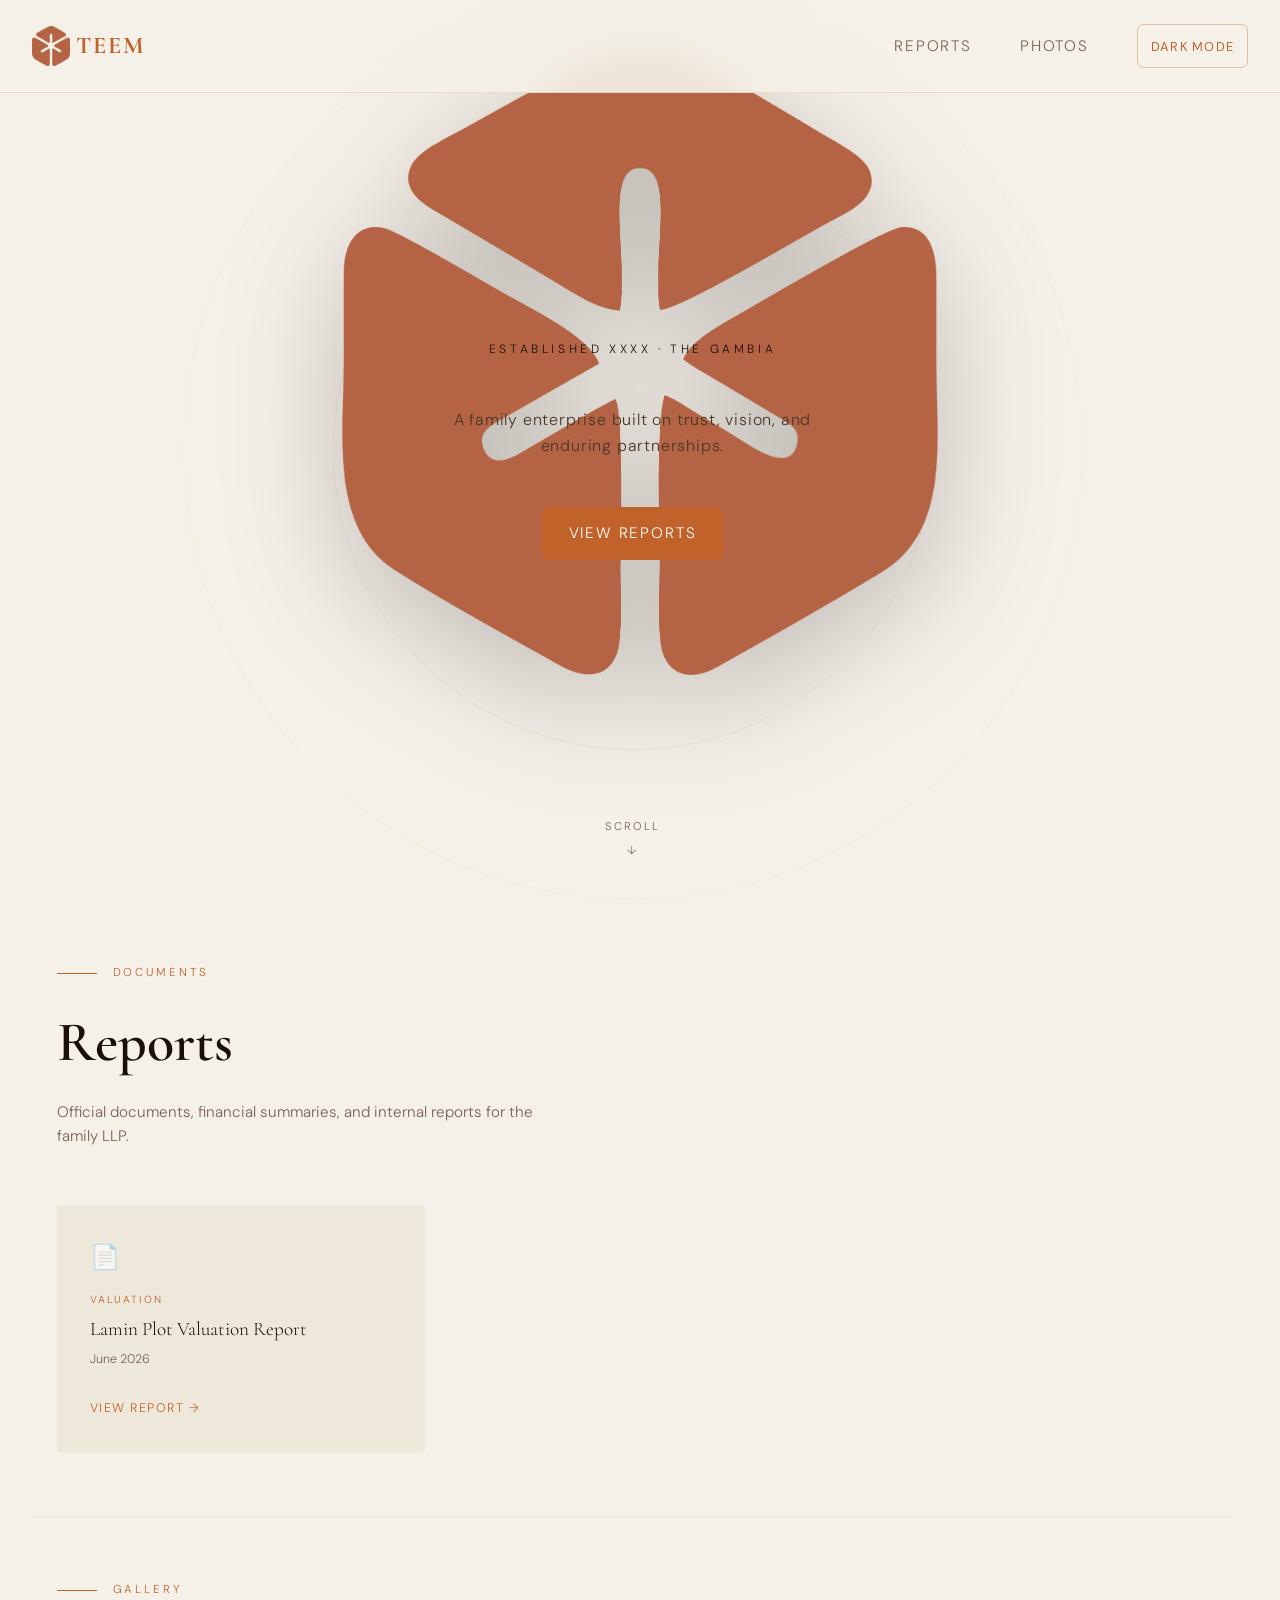
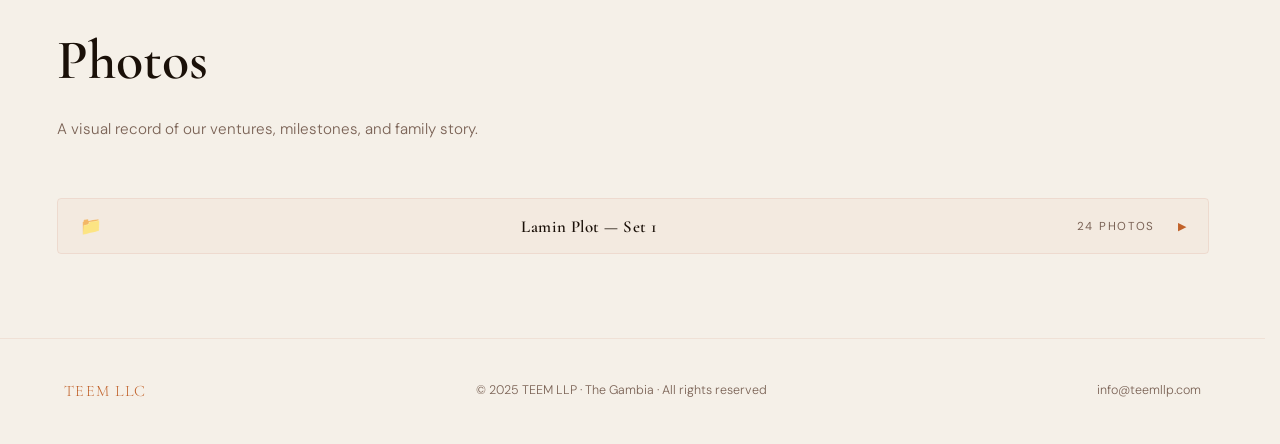
==== commit 5b3ea3dc: "Update print statement from 'Hello' to 'Goodbye'" ====
--- a/index.html
+++ b/index.html
@@ -3,7 +3,7 @@
 <head>
   <meta charset="UTF-8" />
   <meta name="viewport" content="width=device-width, initial-scale=1.0"/>
-  <title>TEEM LLP | Trusted family enterprise in The Gambia</title>
+  <title>TEEM LLP</title>
   <meta name="description" content="TEEM LLC is a family enterprise in The Gambia offering trusted reports, project galleries, and business services." />
 
   <!-- ============================================================
@@ -45,7 +45,7 @@
     <ul class="nav-links" id="primary-navigation">
       <li><a href="#reports">Reports</a></li>
       <li><a href="#photos">Photos</a></li>
-      <li><a href="mailto:info@teem.com">Contact</a></li>
+     <!--<li><a href="mailto:info@teem.com">Contact</a></li -->
       <li><button type="button" class="theme-toggle" id="theme-toggle" aria-pressed="false" aria-label="Switch to dark mode">Dark mode</button></li>
     </ul>
   </nav>
